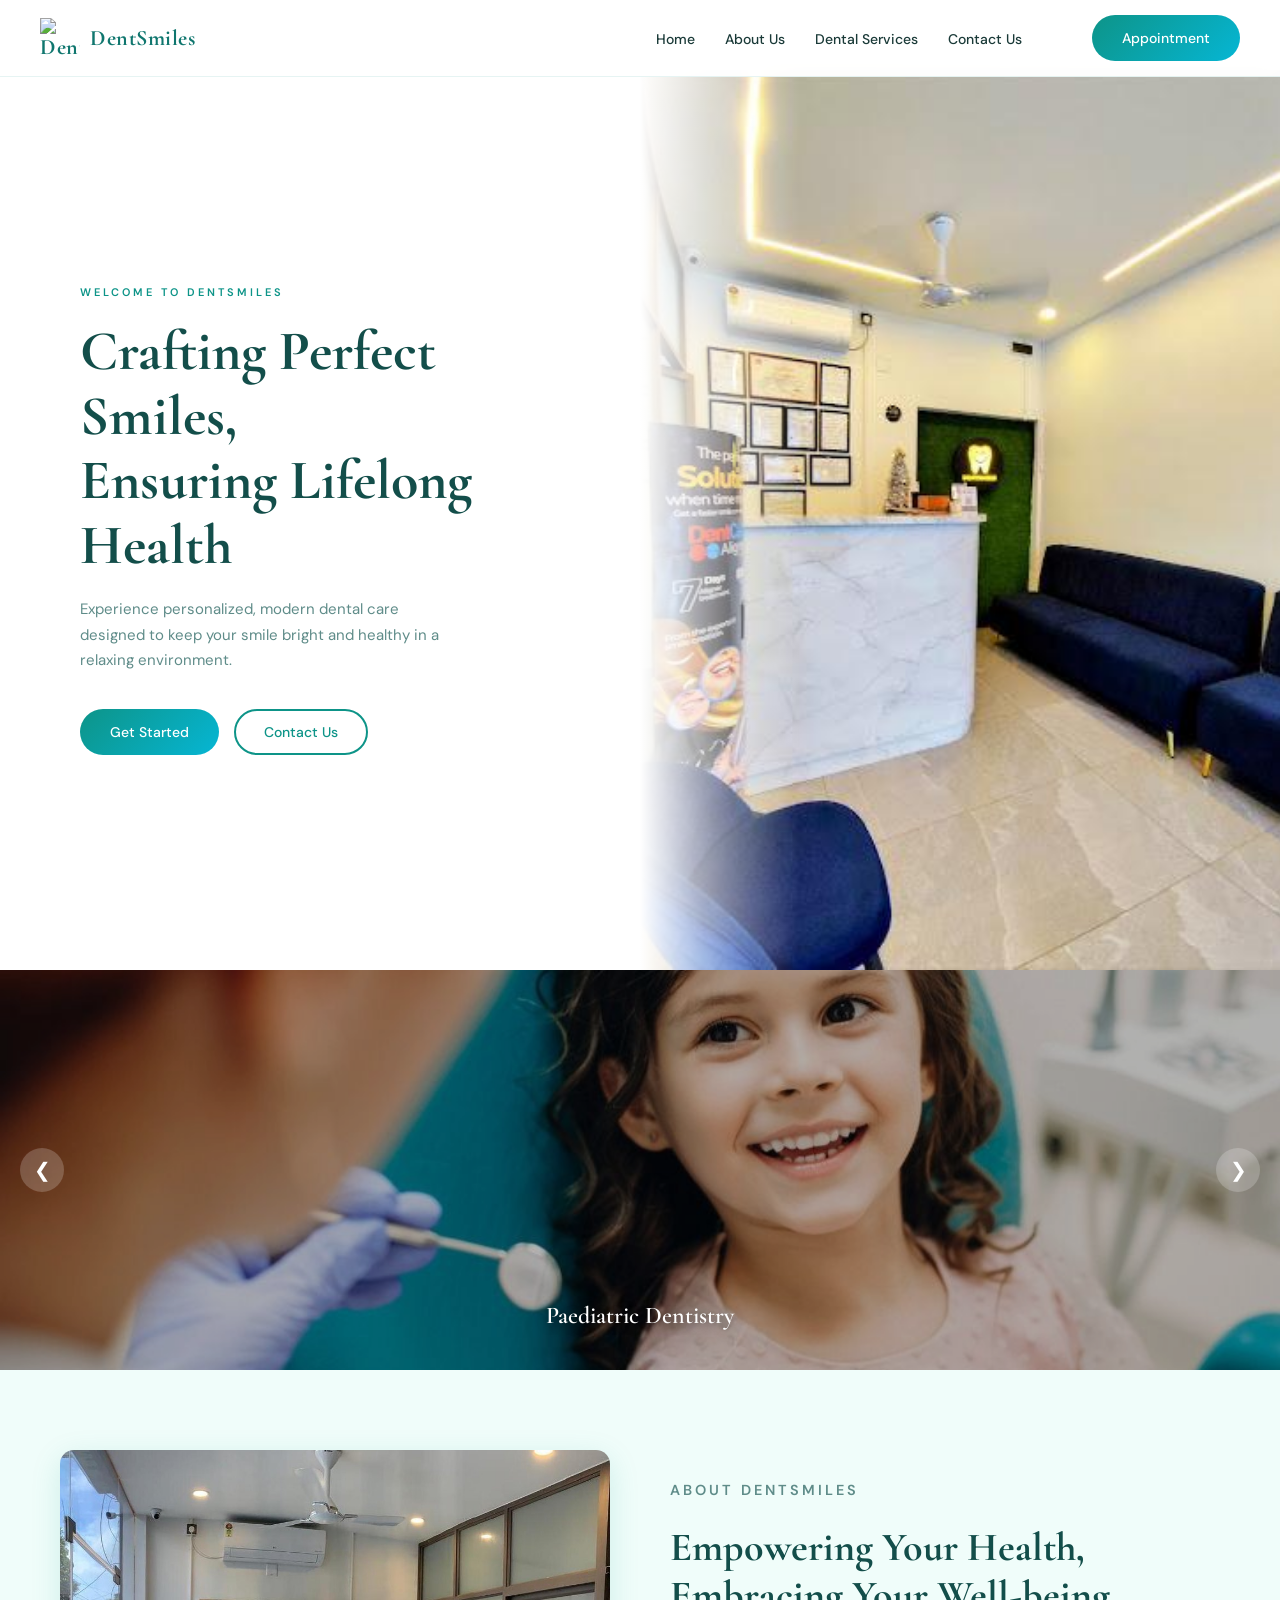
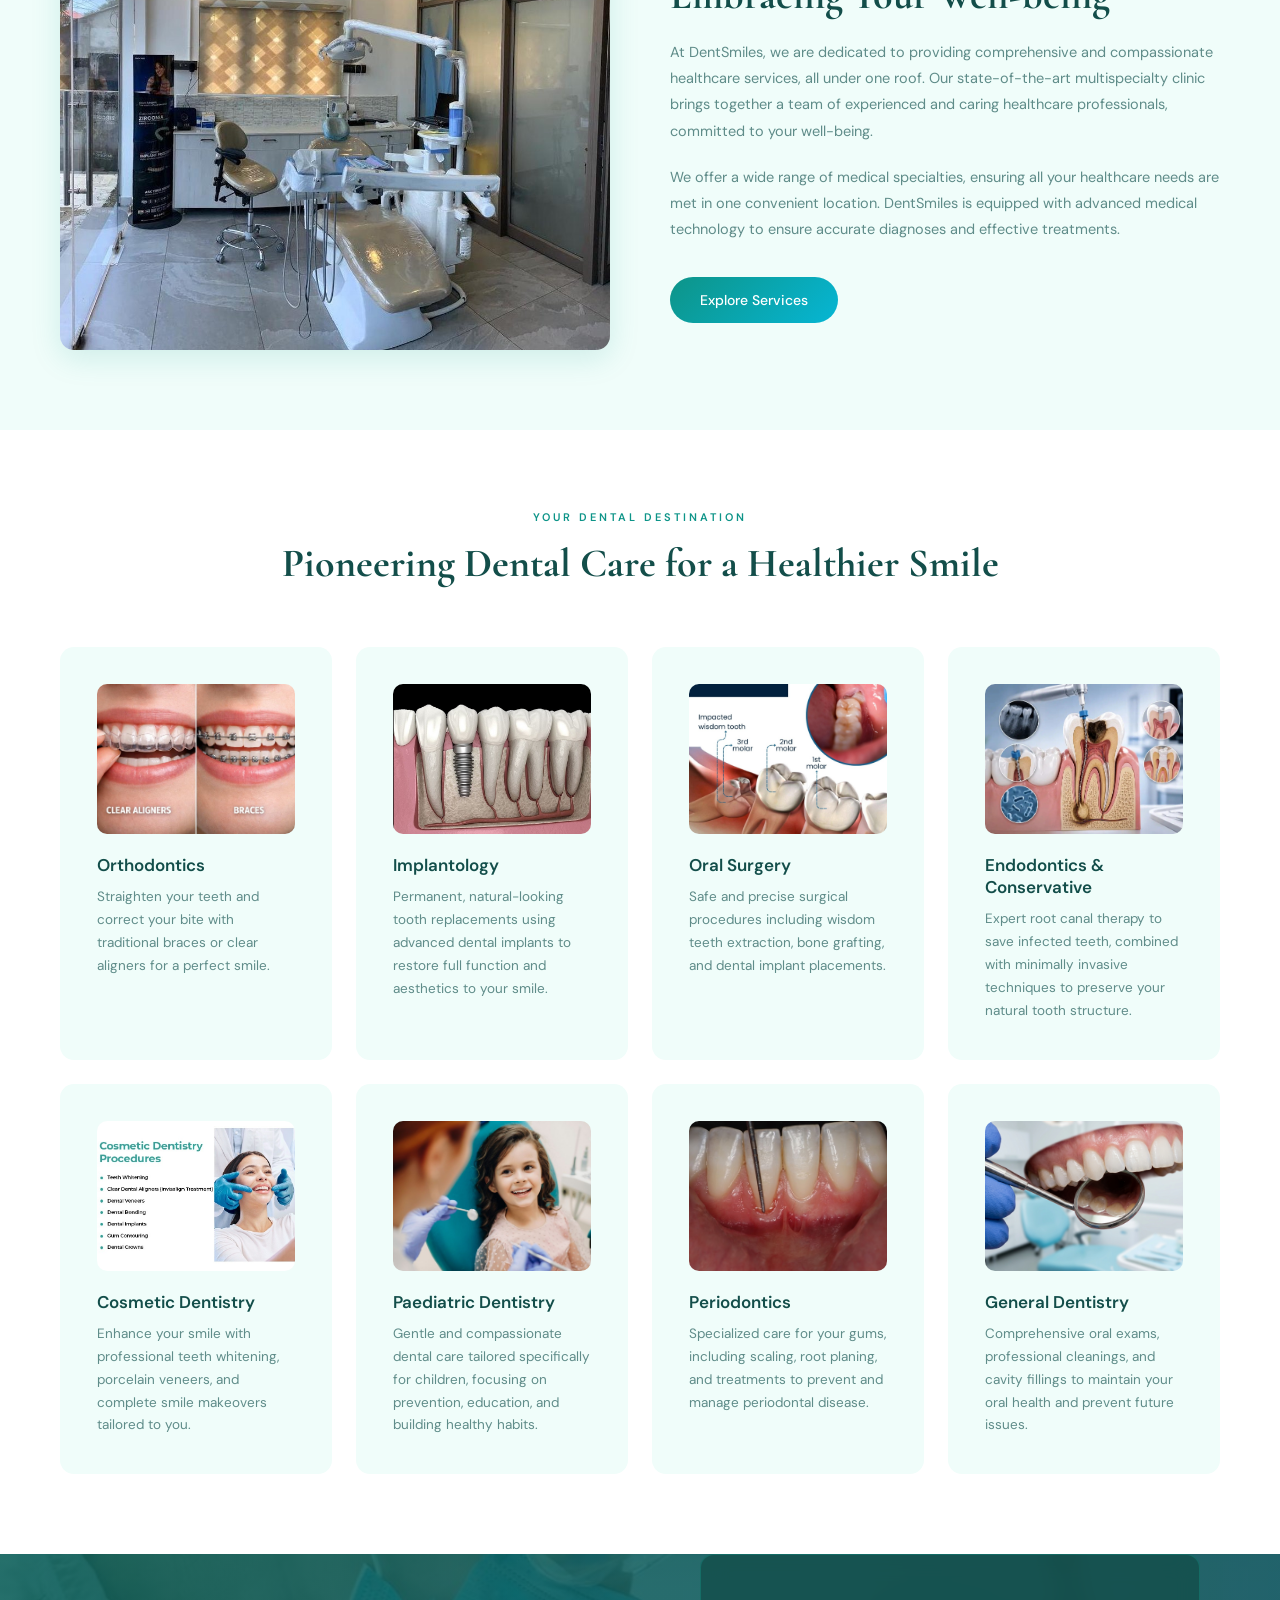
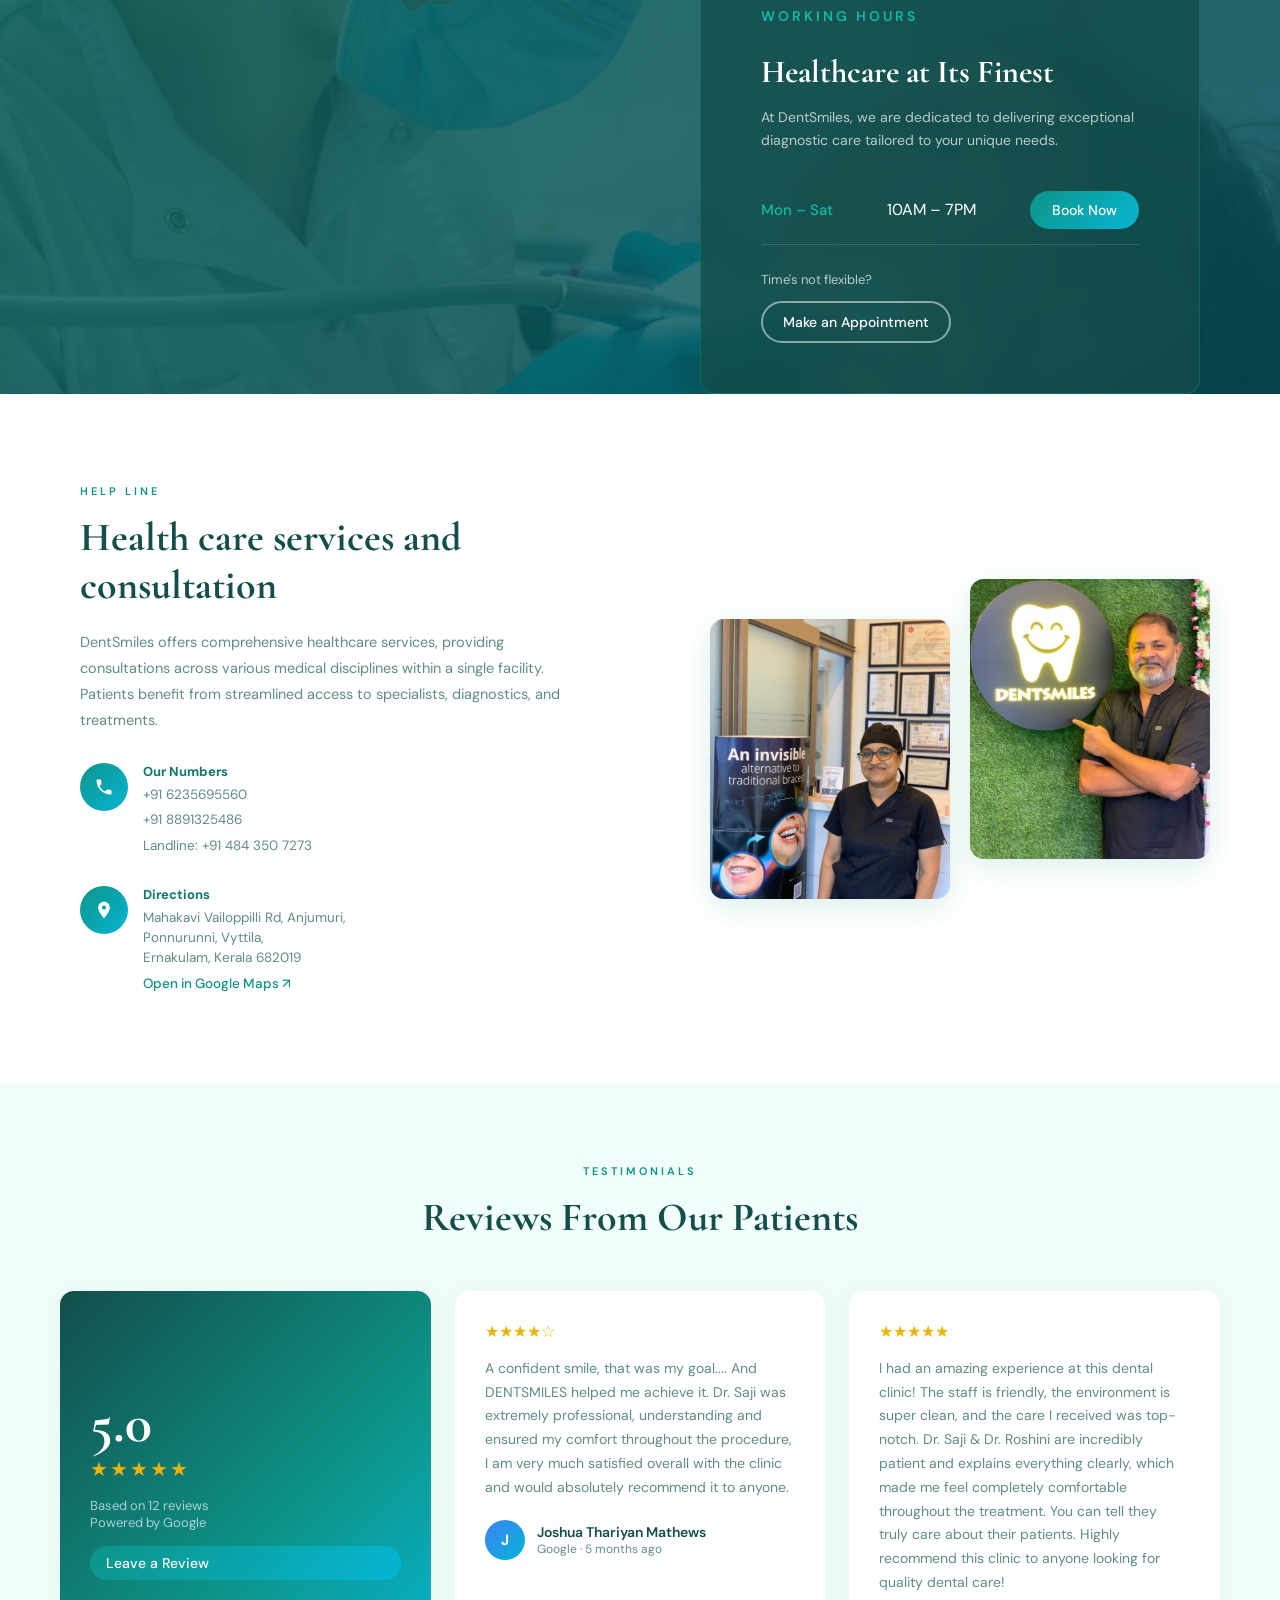
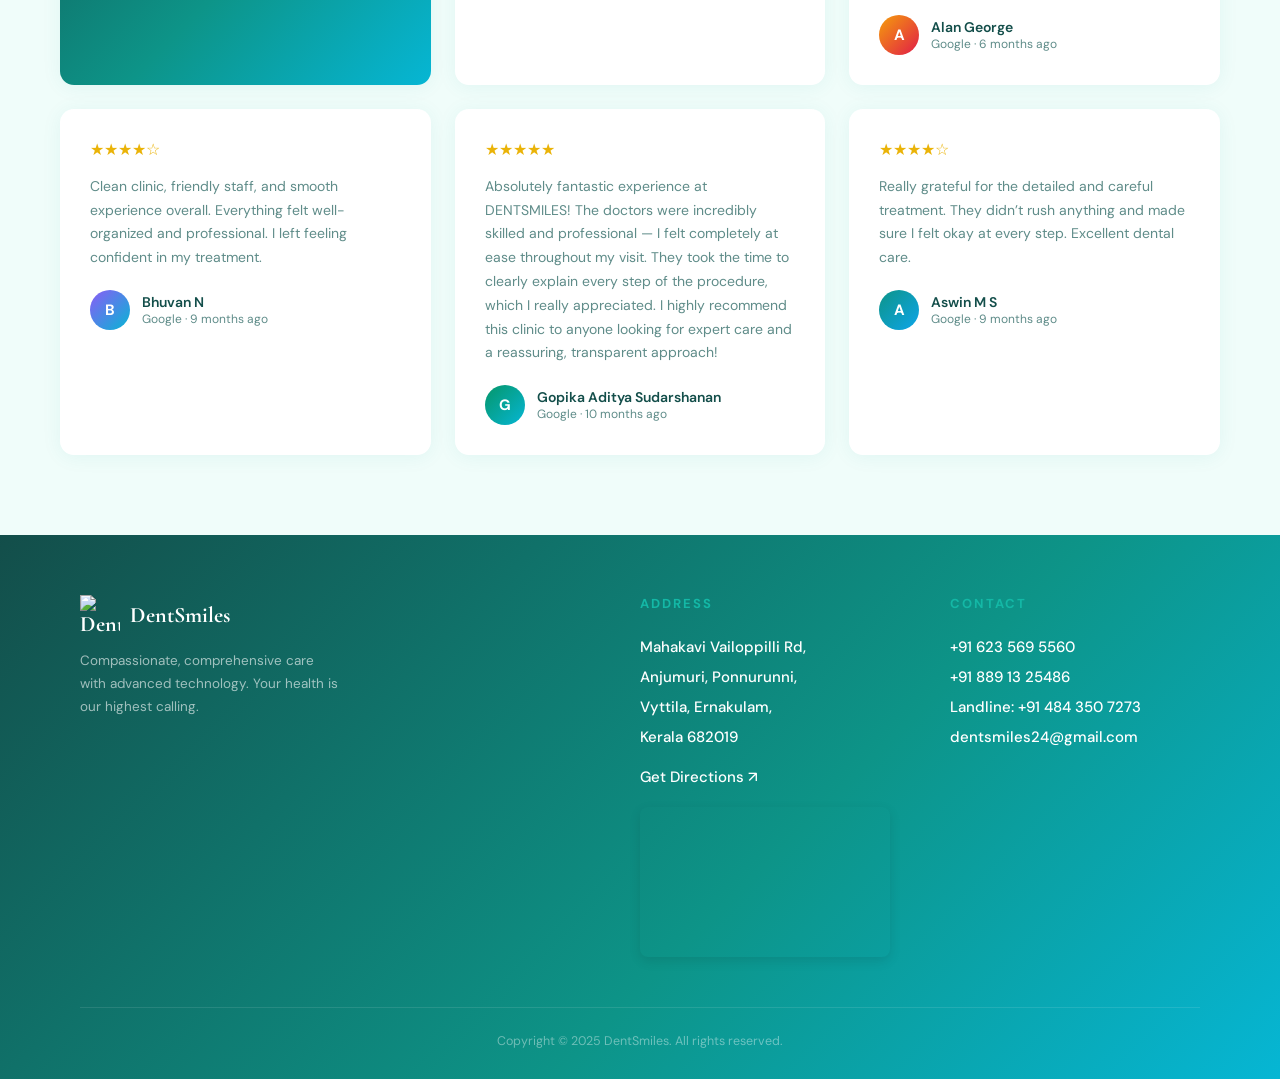
==== index.html @ f4b1f673 "Reorganize footer: move map and directions link under the address section" ====
<!DOCTYPE html>
<html lang="en">
<head>
<meta charset="UTF-8">
<meta name="viewport" content="width=device-width, initial-scale=1.0">
<title>DentSmiles – Your Healthcare Destination</title>
<link href="https://fonts.googleapis.com/css2?family=Cormorant+Garamond:wght@400;600;700&family=DM+Sans:wght@300;400;500;600&display=swap" rel="stylesheet">
<link rel="stylesheet" href="style.css">
<link rel="icon" type="image/x-icon" href="favicon.ico?v=1">
<meta name="google-site-verification" content="j7oyHF-mK0tTw39ELQ5yWdNkBLv_ZLam2UKOR3Vft0w" />
<script src="https://cdn.jsdelivr.net/npm/@supabase/supabase-js@2"></script>
</head>
<body>

<!-- APPOINTMENT MODAL -->
<div class="modal-overlay" id="apptModal">
  <div class="modal-content animate-fadeUp">
    <button class="close-btn" onclick="closeModal()">✕</button>
    <p class="section-tag">Book a Visit</p>
    <h2 class="section-title" style="margin-bottom:24px; font-size:28px;">Make an Appointment</h2>
    
    <div class="form-row">
      <div class="form-group">
        <label>First Name</label>
        <input type="text" id="appt-fname" placeholder="Leah">
      </div>
      <div class="form-group">
        <label>Last Name</label>
        <input type="text" id="appt-lname" placeholder="Saji">
      </div>
    </div>
    <div class="form-group">
      <label>Phone Number</label>
      <input type="tel" id="appt-phone" placeholder="+91 98765 43210">
    </div>
    <div class="form-row">
      <div class="form-group">
        <label>Preferred Date</label>
        <input type="date" id="appt-date">
      </div>
      <div class="form-group">
        <label>Preferred Time</label>
        <input type="time" id="appt-time">
      </div>
    </div>
    
    <button class="btn-primary btn-submit" onclick="submitAppointment()">Confirm Appointment</button>
  </div>
</div>

<!-- NAVBAR -->
<nav id="navbar">
  <div class="logo">
    <img src="logo.png" alt="DentSmiles Logo" class="logo-img">
    DentSmiles
  </div>
  <ul class="nav-links">
    <li><a href="#hero">Home</a></li>
    <li><a href="#about">About Us</a></li>
    <li><a href="#specialties">Dental Services</a></li>
    <li><a href="#helpline">Contact Us</a></li>
    <li><a href="#" class="mobile-btn" onclick="openModal(event)">Book Appointment</a></li>
  </ul>
  <div class="nav-actions">
    <a href="#" class="btn-primary" onclick="openModal(event)">Appointment</a>
  </div>
  <div class="menu-btn">☰</div>
</nav>

<!-- HERO SECTION -->
<section id="hero">
  <div class="hero-left animate-fadeUp">
    <p class="hero-tag">Welcome to DentSmiles</p>
    <h1 class="hero-title">Crafting Perfect Smiles,<br>Ensuring Lifelong Health</h1>
    <p class="hero-sub">Experience personalized, modern dental care designed to keep your smile bright and healthy in a relaxing environment.</p>
    <div class="hero-btns">
      <a href="#" class="btn-primary" onclick="openModal(event)">Get Started</a>
      <a href="#helpline" class="btn-outline">Contact Us</a>
    </div>
  </div>
  <div class="hero-right animate-fadeIn">
    <!-- HERO IMAGE CHANGE -->
    <img class="hero-img" src="hero-image.jpeg" onerror="this.onerror=null; this.src='hero-image.png';" alt="DentSmiles Interior">
    <div class="hero-overlay"></div>
  </div>
</section>

<!-- SLIDER SECTION -->
<section id="slider">
  <div class="slide active">
    <img src="pediatric-dentistry.png" onerror="this.onerror=null; this.src='pediatric-dentistry.jpg';" alt="Paediatric Dentistry">
    <div class="slide-caption">Paediatric Dentistry</div>
  </div>
  <div class="slide">
    <img src="braces-comparison.jpg" onerror="this.onerror=null; this.src='braces-comparison.jpeg';" alt="Invisalign vs Braces">
    <div class="slide-caption">Personalized Care by Expert Dentists</div>
  </div>
  <div class="slide">
    <img src="advanced-tech-sharp.png" onerror="this.onerror=null; this.src='advanced-tech-sharp.jpg';" alt="Advanced Equipment">
    <div class="slide-caption">Cutting‑Edge Dental Tech</div>
  </div>
  
  <button class="slider-btn prev-btn" onclick="moveSlide(-1)">&#10094;</button>
  <button class="slider-btn next-btn" onclick="moveSlide(1)">&#10095;</button>
</section>

<!-- ABOUT SECTION -->
<section id="about" class="section">
  <div class="container about-grid">
    <div class="observe-fade-x-left" style="width: 100%;">
      <img src="about.jpeg" onerror="this.onerror=null; this.src='about.jpg';" alt="About DentSmiles" style="width: 100%; height: 500px; object-fit: cover; border-radius: var(--radius); box-shadow: 0 8px 30px rgba(13,148,136,0.15);">
    </div>
    <div class="about-text observe-fade-x-right" style="transition-delay: 0.15s">
      <p class="section-tag">About DentSmiles</p>
      <h2 class="section-title">Empowering Your Health,<br>Embracing Your Well-being</h2>
      <p>At DentSmiles, we are dedicated to providing comprehensive and compassionate healthcare services, all under one roof. Our state-of-the-art multispecialty clinic brings together a team of experienced and caring healthcare professionals, committed to your well-being.</p>
      <p>We offer a wide range of medical specialties, ensuring all your healthcare needs are met in one convenient location. DentSmiles is equipped with advanced medical technology to ensure accurate diagnoses and effective treatments.</p>
      <a href="#specialties" class="btn-primary" style="margin-top:15px">Explore Services</a>
    </div>
  </div>
</section>

<!-- SPECIALTIES SECTION -->
<section id="specialties" class="section container">
  <div class="spec-header">
    <p class="section-tag">Your Dental Destination</p>
    <h2 class="section-title" style="margin-bottom:0">Pioneering Dental Care for a Healthier Smile</h2>
  </div>
  <div class="spec-grid">
    <div class="spec-card observe-fade">
      <div class="spec-image">
        <img src="orthodontics.jpg" alt="Orthodontics">
      </div>
      <h3>Orthodontics</h3>
      <p>Straighten your teeth and correct your bite with traditional braces or clear aligners for a perfect smile.</p>
    </div>
    <div class="spec-card observe-fade" style="transition-delay:0.1s">
      <div class="spec-image">
        <img src="implantology.jpg" alt="Implantology">
      </div>
      <h3>Implantology</h3>
      <p>Permanent, natural-looking tooth replacements using advanced dental implants to restore full function and aesthetics to your smile.</p>
    </div>
    <div class="spec-card observe-fade" style="transition-delay:0.2s">
      <div class="spec-image">
        <img src="oralsurgery.jpg" alt="Oral Surgery">
      </div>
      <h3>Oral Surgery</h3>
      <p>Safe and precise surgical procedures including wisdom teeth extraction, bone grafting, and dental implant placements.</p>
    </div>
    <div class="spec-card observe-fade" style="transition-delay:0.3s">
      <div class="spec-image">
        <img src="endodontics.jpg" alt="Endodontics & Conservative">
      </div>
      <h3>Endodontics & Conservative</h3>
      <p>Expert root canal therapy to save infected teeth, combined with minimally invasive techniques to preserve your natural tooth structure.</p>
    </div>
    <div class="spec-card observe-fade">
      <div class="spec-image">
        <img src="cosmetic.jpg" alt="Cosmetic Dentistry">
      </div>
      <h3>Cosmetic Dentistry</h3>
      <p>Enhance your smile with professional teeth whitening, porcelain veneers, and complete smile makeovers tailored to you.</p>
    </div>
    <div class="spec-card observe-fade" style="transition-delay:0.1s">
      <div class="spec-image">
        <img src="pediatric-dentistry.jpg" alt="Paediatric Dentistry">
      </div>
      <h3>Paediatric Dentistry</h3>
      <p>Gentle and compassionate dental care tailored specifically for children, focusing on prevention, education, and building healthy habits.</p>
    </div>
    <div class="spec-card observe-fade" style="transition-delay:0.2s">
      <div class="spec-image">
        <img src="periodontics.jpg" alt="Periodontics">
      </div>
      <h3>Periodontics</h3>
      <p>Specialized care for your gums, including scaling, root planing, and treatments to prevent and manage periodontal disease.</p>
    </div>
    <div class="spec-card observe-fade" style="transition-delay:0.3s">
      <div class="spec-image">
        <img src="general.png" alt="General Dentistry">
      </div>
      <h3>General Dentistry</h3>
      <p>Comprehensive oral exams, professional cleanings, and cavity fillings to maintain your oral health and prevent future issues.</p>
    </div>
  </div>
</section>

<!-- HOURS BANNER -->
<section id="hours">
  <div class="hours-bg"></div>
  <div class="hours-overlay"></div>
  <div class="hours-content observe-fade">
    <p class="section-tag" style="color:var(--teal-light)">Working Hours</p>
    <h2 class="section-title">Healthcare at Its Finest</h2>
    <p>At DentSmiles, we are dedicated to delivering exceptional diagnostic care tailored to your unique needs.</p>
    
    <div class="hours-row">
      <span>Mon – Sat</span>
      <span style="color: white;">10AM – 7PM</span>
      <a href="#" class="btn-primary" style="padding:10px 22px" onclick="openModal(event)">Book Now</a>
    </div>
    
    <div style="margin-top: 20px;">
      <p style="margin-bottom:10px; font-size:13px">Time's not flexible?</p>
      <a href="#" class="btn-outline" style="color:#fff; border-color:rgba(255,255,255,0.5); padding:10px 20px;" onclick="openModal(event)">Make an Appointment</a>
    </div>
  </div>
</section>

<!-- HELPLINE -->
<section id="helpline">
  <div class="help-left observe-fade-x-left">
    <p class="section-tag">Help Line</p>
    <h2 class="section-title">Health care services and consultation</h2>
    <p style="color:var(--muted); font-size:14.5px; line-height:1.8">DentSmiles offers comprehensive healthcare services, providing consultations across various medical disciplines within a single facility. Patients benefit from streamlined access to specialists, diagnostics, and treatments.</p>
    
    <div class="contact-item">
      <div class="contact-icon"><svg viewBox="0 0 24 24"><path d="M6.62 10.79c1.44 2.83 3.76 5.14 6.59 6.59l2.2-2.2c.27-.27.67-.36 1.02-.24 1.12.37 2.33.57 3.57.57.55 0 1 .45 1 1V20c0 .55-.45 1-1 1-9.39 0-17-7.61-17-17 0-.55.45-1 1-1h3.5c.55 0 1 .45 1 1 0 1.25.2 2.45.57 3.57.11.35.03.74-.25 1.02l-2.2 2.2z"/></svg></div>
      <div class="contact-info">
        <h4>Our Numbers</h4>
        <a href="tel:+916235695560" style="display:block; margin-bottom:5px;">+91 6235695560</a>
        <a href="tel:+918891325486" style="display:block; margin-bottom:5px;">+91 8891325486</a>
        <a href="tel:+914843507273" style="display:block;">Landline: +91 484 350 7273</a>
      </div>
    </div>
    <div class="contact-item">
      <div class="contact-icon"><svg viewBox="0 0 24 24"><path d="M12 2C8.13 2 5 5.13 5 9c0 5.25 7 13 7 13s7-7.75 7-13c0-3.87-3.13-7-7-7zm0 9.5c-1.38 0-2.5-1.12-2.5-2.5s1.12-2.5 2.5-2.5 2.5 1.12 2.5 2.5-1.12 2.5-2.5 2.5z"/></svg></div>
      <div class="contact-info">
        <h4>Directions</h4>
        <p>Mahakavi Vailoppilli Rd, Anjumuri,<br>Ponnurunni, Vyttila,<br>Ernakulam, Kerala 682019</p>
        <a href="https://maps.app.goo.gl/e6SKaBUJUdZdkczF9" target="_blank" style="color:var(--teal); font-weight:500; display:inline-block; margin-top:5px">Open in Google Maps ↗</a>
      </div>
    </div>
  </div>
  <div class="help-right observe-fade-x-right" style="transition-delay: 0.1s">
    <div class="doctor-imgs" style="width: 100%; max-width: 500px;">
      <img src="doctor1.jpeg" onerror="this.onerror=null; this.src='doctor1.jpg';" alt="Doctor 1">
      <img src="doctor2.jpeg" onerror="this.onerror=null; this.src='doctor2.jpg';" alt="Doctor 2">
    </div>
  </div>
</section>

<!-- TESTIMONIALS -->
<section id="testimonials" class="section">
  <div class="container">
    <div class="spec-header" style="margin-bottom:20px">
      <p class="section-tag">Testimonials</p>
      <h2 class="section-title">Reviews From Our Patients</h2>
    </div>
    
    <div class="testi-grid">
      <div class="testi-card highlight observe-fade">
        <div class="score">5.0</div>
        <div class="stars" style="font-size:20px; margin: 5px 0; color: rgba(255,255,255,0.25); display: inline-flex; gap: 2px;">
          <span style="color: #eab308;">★</span>
          <span style="color: #eab308;">★</span>
          <span style="color: #eab308;">★</span>
          <span style="color: #eab308;">★</span>
          <span style="color: #eab308;">★</span>
        </div>
        <p>Based on 12 reviews<br>Powered by Google</p>
        <a href="https://www.google.com/maps/place/DENTSMILES+Specialist+Dental+Clinic/@9.9808781,76.3134116,661m/data=!3m1!1e3!4m8!3m7!1s0x3b080d9899d2cf5d:0x84c27ddac08841a!8m2!3d9.9808781!4d76.3134116!9m1!1b1!16s%2Fg%2F11xgt5chy0?entry=ttu&g_ep=EgoyMDI2MDYxMC4wIKXMDSoASAFQAw%3D%3D" target="_blank" class="btn-primary" style="margin-top: 15px; display: inline-block; padding: 8px 16px; font-size: 14px;">Leave a Review</a>
      </div>
      
      <div class="testi-card observe-fade" style="transition-delay:0.1s">
        <div class="stars">★★★★☆</div>
        <p class="review-text">A confident smile, that was my goal.... And DENTSMILES helped me achieve it. Dr. Saji was extremely professional, understanding and ensured my comfort throughout the procedure, I am very much satisfied overall with the clinic and would absolutely recommend it to anyone.</p>
        <div class="reviewer">
          <div class="avatar" style="background:linear-gradient(135deg,#3b82f6,#06b6d4)">J</div>
          <div><div class="reviewer-name">Joshua Thariyan Mathews</div><div class="reviewer-meta">Google &middot; 5 months ago</div></div>
        </div>
      </div>
      
      <div class="testi-card observe-fade" style="transition-delay:0.2s">
        <div class="stars">★★★★★</div>
        <p class="review-text">I had an amazing experience at this dental clinic! The staff is friendly, the environment is super clean, and the care I received was top-notch. Dr. Saji & Dr. Roshini are incredibly patient and explains everything clearly, which made me feel completely comfortable throughout the treatment. You can tell they truly care about their patients. Highly recommend this clinic to anyone looking for quality dental care!</p>
        <div class="reviewer">
          <div class="avatar" style="background:linear-gradient(135deg,#f59e0b,#e11d48)">A</div>
          <div><div class="reviewer-name">Alan George</div><div class="reviewer-meta">Google &middot; 6 months ago</div></div>
        </div>
      </div>

      <div class="testi-card observe-fade">
        <div class="stars">★★★★☆</div>
        <p class="review-text">Clean clinic, friendly staff, and smooth experience overall. Everything felt well-organized and professional. I left feeling confident in my treatment.</p>
        <div class="reviewer">
          <div class="avatar" style="background:linear-gradient(135deg,#8b5cf6,#06b6d4)">B</div>
          <div><div class="reviewer-name">Bhuvan N</div><div class="reviewer-meta">Google &middot; 9 months ago</div></div>
        </div>
      </div>

      <div class="testi-card observe-fade" style="transition-delay:0.1s">
        <div class="stars">★★★★★</div>
        <p class="review-text">Absolutely fantastic experience at DENTSMILES! The doctors were incredibly skilled and professional — I felt completely at ease throughout my visit. They took the time to clearly explain every step of the procedure, which I really appreciated. I highly recommend this clinic to anyone looking for expert care and a reassuring, transparent approach!</p>
        <div class="reviewer">
          <div class="avatar" style="background:linear-gradient(135deg,#059669,#06b6d4)">G</div>
          <div><div class="reviewer-name">Gopika Aditya Sudarshanan</div><div class="reviewer-meta">Google &middot; 10 months ago</div></div>
        </div>
      </div>

      <div class="testi-card observe-fade" style="transition-delay:0.2s">
        <div class="stars">★★★★☆</div>
        <p class="review-text">Really grateful for the detailed and careful treatment. They didn’t rush anything and made sure I felt okay at every step. Excellent dental care.</p>
        <div class="reviewer">
          <div class="avatar" style="background:linear-gradient(135deg,#0d9488,#0ea5e9)">A</div>
          <div><div class="reviewer-name">Aswin M S</div><div class="reviewer-meta">Google &middot; 9 months ago</div></div>
        </div>
      </div>


    </div>
</section>

<!-- FOOTER -->
<footer id="footer">
  <div class="footer-grid">
    <div>
      <div class="footer-logo">
        <img src="logo.png" alt="DentSmiles Logo">
        DentSmiles
      </div>
      <p class="footer-text">Compassionate, comprehensive care with advanced technology. Your health is our highest calling.</p>
    </div>
    <div class="footer-links">
      <h4>Address</h4>
      <p>Mahakavi Vailoppilli Rd,<br>Anjumuri, Ponnurunni,<br>Vyttila, Ernakulam,<br>Kerala 682019</p>
      <a href="https://maps.google.com/?q=Mahakavi+Vailoppilli+Rd,Anjumuri,Ponnurunni,Vyttila,Ernakulam,Kerala+682019" target="_blank" style="margin-top: 10px; margin-bottom: 15px;">Get Directions ↗</a>
      <div style="border-radius:8px; overflow:hidden; width: 100%; max-width: 250px; height: 150px; box-shadow: 0 4px 12px rgba(0,0,0,0.1);">
        <iframe width="100%" height="100%" frameborder="0" scrolling="no" marginheight="0" marginwidth="0" src="https://maps.google.com/maps?q=DENTSMILES+Specialist+Dental+Clinic,Kochi&t=&z=15&ie=UTF8&iwloc=&output=embed"></iframe>
      </div>
    </div>
    <div class="footer-links">
      <h4>Contact</h4>
      <a href="tel:+916235695560">+91 623 569 5560</a>
      <a href="tel:+918891325486">+91 889 13 25486</a>
      <a href="tel:+914843507273">Landline: +91 484 350 7273</a>
      <a href="mailto:dentsmiles24@gmail.com">dentsmiles24@gmail.com</a>
    </div>
  </div>
  <div class="footer-bottom">
    Copyright &copy; 2025 DentSmiles. All rights reserved.
  </div>
</footer>

<script>
  // Navbar scroll effect
  const navbar = document.getElementById('navbar');
  window.addEventListener('scroll', () => {
    if (window.scrollY > 20) navbar.classList.add('scrolled');
    else navbar.classList.remove('scrolled');
  });

  // Image Slider
  let currentSlide = 0;
  const slides = document.querySelectorAll('.slide');
  function showSlide(index) {
    slides.forEach(s => s.classList.remove('active'));
    if (index >= slides.length) currentSlide = 0;
    if (index < 0) currentSlide = slides.length - 1;
    slides[currentSlide].classList.add('active');
  }
  function moveSlide(n) {
    currentSlide += n;
    showSlide(currentSlide);
  }
  // Auto slide every 5 seconds
  if (slides.length > 0) {
    setInterval(() => {
      moveSlide(1);
    }, 5000);
  }

  // Intersection Observer for scroll animations
  const observer = new IntersectionObserver((entries) => {
    entries.forEach((entry) => {
      if (entry.isIntersecting) {
        entry.target.classList.add('visible');
      }
    });
  }, { threshold: 0.15 });

  document.querySelectorAll('.observe-fade, .observe-fade-x-left, .observe-fade-x-right').forEach((el) => {
    observer.observe(el);
  });

  // Modal logic
  function openModal(e) {
    if(e) e.preventDefault();
    document.getElementById('apptModal').classList.add('active');
    document.body.style.overflow = 'hidden';
  }
  function closeModal() {
    document.getElementById('apptModal').classList.remove('active');
    document.body.style.overflow = '';
  }
  
  // Close on outside click
  document.getElementById('apptModal').addEventListener('click', function(e) {
    if(e.target === this) closeModal();
  });
  // Close on escape key
  document.addEventListener('keydown', (e) => {
    if(e.key === 'Escape') closeModal();
  });

  // Hamburger menu toggle logic
  const menuBtn = document.querySelector('.menu-btn');
  const navLinks = document.querySelector('.nav-links');

  menuBtn.addEventListener('click', () => {
    navLinks.classList.toggle('active');
    menuBtn.innerText = navLinks.classList.contains('active') ? '✕' : '☰';
  });

  // Close menu when clicking a link (smooth scroll handles scroll)
  navLinks.querySelectorAll('a').forEach(link => {
    link.addEventListener('click', () => {
      navLinks.classList.remove('active');
      menuBtn.innerText = '☰';
    });
  });

  const SUPABASE_URL = 'https://qtqqhdyvhizenwdzihws.supabase.co';
  const SUPABASE_KEY = 'sb_publishable_SsqaQ3koCDzPN-2jT2jq0Q_9DPE_maL';
  const supabaseClient = window.supabase.createClient(SUPABASE_URL, SUPABASE_KEY);

  async function submitAppointment() {
    const firstName = document.getElementById('appt-fname').value;
    const lastName = document.getElementById('appt-lname').value;
    const phone = document.getElementById('appt-phone').value;
    const date = document.getElementById('appt-date').value;
    const time = document.getElementById('appt-time').value;

    if(!firstName || !lastName || !phone) {
      alert('Please fill in your name and phone number.');
      return;
    }
    
    const btn = document.querySelector('.btn-submit');
    const originalText = btn.innerText;
    btn.innerText = 'Booking...';
    btn.disabled = true;

    try {
      const { data, error } = await supabaseClient
        .from('appointments')
        .insert([
          { first_name: firstName, last_name: lastName, phone, preferred_date: date, preferred_time: time }
        ]);

      if (error) throw error;
      
      closeModal();
      // Show quick toast
      const toast = document.createElement('div');
      toast.className = 'toast animate-fadeUp';
      toast.textContent = '✓ Appointment request sent! We will call you to confirm.';
      document.body.appendChild(toast);
      setTimeout(() => { toast.remove(); }, 4000);

      document.querySelectorAll('.modal-content input').forEach(i => i.value = '');
    } catch (err) {
      console.error(err);
      alert('Error booking appointment. Please call us instead.');
    } finally {
      btn.innerText = originalText;
      btn.disabled = false;
    }
  }
</script>

</body>
</html>
---- style.css ----
*, *::before, *::after { box-sizing: border-box; margin: 0; padding: 0; }

:root {
  --teal:       #0d9488;
  --teal-dark:  #0f766e;
  --teal-deep:  #134e4a;
  --teal-light: #14b8a6;
  --teal-pale:  #ccfbf1;
  --accent:     #06b6d4;
  --grad:       linear-gradient(135deg, #0d9488 0%, #06b6d4 100%);
  --grad-deep:  linear-gradient(135deg, #134e4a 0%, #0d9488 60%, #06b6d4 100%);
  --white:      #ffffff;
  --off-white:  #f0fdfa;
  --text:       #1a3a38;
  --muted:      #5f8c89;
  --radius:     14px;
}

html { scroll-behavior: smooth; overflow-x: hidden; }

body {
  font-family: 'DM Sans', sans-serif;
  color: var(--text);
  background: var(--white);
  overflow-x: hidden;
  -webkit-font-smoothing: antialiased;
}

a { text-decoration: none; color: inherit; }
ul { list-style: none; }
img { max-width: 100%; display: block; }

/* REUSABLE */
.container { max-width: 1200px; margin: 0 auto; padding: 0 20px; }
.section { padding: 80px 20px; }

.section-tag {
  font-size: 11px; font-weight: 600; letter-spacing: 3px;
  color: var(--teal); text-transform: uppercase; margin-bottom: 15px;
}
.section-title {
  font-family: 'Cormorant Garamond', serif;
  font-size: 40px; font-weight: 700; color: var(--teal-deep);
  line-height: 1.2; margin-bottom: 20px;
}

.btn-primary {
  display: inline-block; background: var(--grad); color: var(--white);
  padding: 14px 30px; border-radius: 50px; font-size: 14px; font-weight: 500;
  transition: all 0.3s; border: none; cursor: pointer;
}
.btn-primary:hover { opacity: 0.9; transform: translateY(-2px); }

.btn-outline {
  display: inline-block; border: 2px solid var(--teal); color: var(--teal);
  padding: 12px 28px; border-radius: 50px; font-size: 14px; font-weight: 500;
  transition: all 0.3s; background: transparent; cursor: pointer;
}
.btn-outline:hover { background: var(--teal); color: var(--white); }

/* ANIMATIONS */
@keyframes fadeUp {
  0% { opacity: 0; transform: translateY(40px); }
  100% { opacity: 1; transform: translateY(0); }
}
@keyframes fadeIn {
  0% { opacity: 0; }
  100% { opacity: 1; }
}
.animate-fadeUp { animation: fadeUp 0.9s ease both; }
.animate-fadeIn { animation: fadeIn 1.2s ease both; }

/* NAVBAR */
#navbar {
  position: fixed; top: 0; left: 0; width: 100%; z-index: 100;
  display: flex; align-items: center; justify-content: space-between;
  padding: 15px 40px; background: rgba(255, 255, 255, 0.95);
  backdrop-filter: blur(10px); border-bottom: 1px solid rgba(13,148,136,0.1);
  transition: box-shadow 0.3s;
}
#navbar.scrolled { box-shadow: 0 4px 30px rgba(13,148,136,0.15); }

.logo {
  display: flex; align-items: center; gap: 10px;
  font-family: 'Cormorant Garamond', serif;
  font-size: 22px; font-weight: 700;
  color: var(--teal-dark); letter-spacing: .5px;
}
.logo-img { width: 40px; height: 40px; object-fit: contain; }

.nav-links { display: flex; gap: 30px; margin-left: auto; margin-right: 40px; }
.nav-links a {
  font-size: 14px; font-weight: 500; color: var(--text);
  transition: color 0.3s;
}
.nav-links a:hover { color: var(--teal); }

.nav-actions { display: flex; align-items: center; gap: 20px; }
.menu-btn { display: none; font-size: 24px; color: var(--teal-deep); cursor: pointer; }

/* HERO */
#hero {
  min-height: 100vh; display: grid; grid-template-columns: 1fr 1fr;
  align-items: center; padding-top: 70px;
}
.hero-left { padding: 0 60px 0 80px; }
.hero-tag {
  font-size: 11px; font-weight: 600; letter-spacing: 3px;
  color: var(--teal); text-transform: uppercase; margin-bottom: 20px;
}
.hero-title {
  font-family: 'Cormorant Garamond', serif; font-size: 56px; font-weight: 700;
  line-height: 1.15; color: var(--teal-deep); margin-bottom: 20px;
}
.hero-sub {
  font-size: 15px; color: var(--muted); line-height: 1.7;
  max-width: 360px; margin-bottom: 35px;
}
.hero-btns { display: flex; gap: 15px; }

.hero-right { height: 100vh; position: relative; display: flex; align-items: center; justify-content: center; }
.hero-img { width: 100%; height: 100%; object-fit: cover; object-position: center; }
.hero-overlay {
  position: absolute; top: 0; left: 0; width: 100%; height: 100%;
  background: linear-gradient(90deg, rgba(255,255,255,1) 0%, rgba(255,255,255,0) 25%);
}

/* SLIDER */
#slider {
  position: relative; width: 100%; height: 400px;
  overflow: hidden; background: var(--teal-deep);
}
.slide {
  position: absolute; top: 0; left: 0; width: 100%; height: 100%;
  opacity: 0; transition: opacity 0.8s ease-in-out;
}
.slide.active { opacity: 1; z-index: 1; }
.slide img { width: 100%; height: 100%; object-fit: cover; filter: brightness(0.75); }
.slide-caption {
  position: absolute; bottom: 40px; left: 50%; transform: translateX(-50%);
  color: var(--white); font-size: 24px; font-weight: 600;
  text-shadow: 0 2px 10px rgba(0,0,0,0.5); font-family: 'Cormorant Garamond', serif;
  text-align: center; width: 90%;
}
.slider-btn {
  position: absolute; top: 50%; transform: translateY(-50%);
  background: rgba(255,255,255,0.2); border: none; color: white;
  width: 44px; height: 44px; border-radius: 50%;
  cursor: pointer; font-size: 20px; z-index: 2; transition: background 0.3s;
}
.slider-btn:hover { background: rgba(255,255,255,0.4); }
.prev-btn { left: 20px; }
.next-btn { right: 20px; }

/* ABOUT */
#about { background: var(--off-white); }
.about-grid {
  display: grid; grid-template-columns: 1fr 1fr;
  align-items: center; gap: 60px;
}
.doctor-imgs { display: grid; grid-template-columns: 1fr 1fr; gap: 20px; }
.doctor-imgs img {
  width: 100%; height: 280px; object-fit: cover; border-radius: var(--radius);
  box-shadow: 0 8px 30px rgba(13,148,136,0.15);
}
.doctor-imgs img:first-child { margin-top: 40px; }
.about-text p { font-size: 14.5px; color: var(--muted); line-height: 1.8; margin-bottom: 20px; }

/* SPECIALTIES */
.spec-header { text-align: center; margin-bottom: 60px; }
.spec-grid {
  display: grid; grid-template-columns: repeat(4, 1fr); gap: 24px;
}
.spec-card {
  background: var(--off-white); padding: 35px; border-radius: var(--radius);
  border: 2px solid transparent; transition: all 0.3s;
}
.spec-card:hover {
  border-color: var(--teal); transform: translateY(-5px);
  box-shadow: 0 8px 32px rgba(13,148,136,0.15);
}
.spec-image {
  width: 100%; height: 150px; border-radius: 10px;
  overflow: hidden; margin-bottom: 20px;
}
.spec-image img {
  width: 100%; height: 100%; object-fit: cover;
  transition: transform 0.3s ease;
}
.spec-card:hover .spec-image img {
  transform: scale(1.05);
}
.spec-card h3 { font-size: 17px; font-weight: 600; color: var(--teal-deep); margin-bottom: 10px; }
.spec-card p { font-size: 13.5px; color: var(--muted); line-height: 1.7; }

/* HOURS / BANNER */
#hours {
  position: relative; padding: 0; min-height: 360px;
  display: flex; align-items: center; overflow: hidden;
}
.hours-bg {
  position: absolute; top: 0; left: 0; width: 100%; height: 100%;
  background: url('working-hours.jpeg') center/cover, url('working-hours.jpg') center/cover, #134e4a;
  filter: brightness(0.3); z-index: 1;
}
.hours-overlay {
  position: absolute; top: 0; left: 0; width: 100%; height: 100%;
  background: linear-gradient(135deg, rgba(13,148,136,0.55), rgba(6,182,212,0.35)); z-index: 2;
}
.hours-content {
  position: relative; z-index: 3; background: rgba(19, 78, 74, 0.8);
  backdrop-filter: blur(12px); padding: 50px 60px; border-radius: var(--radius);
  border: 1px solid rgba(20,184,166,0.25); max-width: 500px; margin-left: auto; margin-right: 80px;
}
.hours-content .section-title { color: var(--white); font-size: 32px; margin-bottom: 15px; }
.hours-content p { color: rgba(255,255,255,0.7); font-size: 14px; line-height: 1.6; margin-bottom: 25px; }
.hours-row {
  display: flex; justify-content: space-between; align-items: center;
  padding: 15px 0; border-bottom: 1px solid rgba(255,255,255,0.15); margin-bottom: 25px;
}
.hours-row span:first-child { color: var(--teal-light); font-size: 15px; font-weight: 500; }
.hours-row span:last-child { color: var(--white); font-size: 16px; font-weight: 600; }

/* HELPLINE */
#helpline { padding: 0; display: grid; grid-template-columns: 1fr 1fr; align-items: stretch; }
.help-left { padding: 90px 80px; }
.help-right { min-height: 400px; display: flex; align-items: center; justify-content: center; padding: 40px; }
.help-right > img { width: 100%; height: 100%; object-fit: cover; }
.contact-item { display: flex; gap: 15px; margin-top: 30px; }
.contact-icon {
  width: 48px; height: 48px; background: var(--grad); border-radius: 50%;
  display: flex; align-items: center; justify-content: center; flex-shrink: 0;
}
.contact-icon svg { width: 20px; height: 20px; fill: var(--white); }
.contact-info h4 { font-size: 13px; color: var(--teal-dark); margin-bottom: 5px; }
.contact-info p, .contact-info a { font-size: 13.5px; color: var(--muted); line-height: 1.5; }
.contact-info a:hover { color: var(--teal-dark); }

/* TESTIMONIALS */
#testimonials { background: var(--off-white); }
.testi-grid { display: grid; grid-template-columns: repeat(3, 1fr); gap: 24px; margin-top: 50px; }
.testi-card {
  background: var(--white); padding: 30px; border-radius: var(--radius);
  box-shadow: 0 2px 20px rgba(13,148,136,0.07);
}
.testi-card.highlight {
  background: var(--grad-deep); display: flex; flex-direction: column; justify-content: center;
}
.testi-card.highlight .score { font-family: 'Cormorant Garamond', serif; font-size: 56px; font-weight: 700; color: var(--white); line-height: 1; }
.testi-card.highlight p { color: rgba(255,255,255,0.65); font-size: 13px; margin-top: 10px; }
.stars { color: #eab308; font-size: 16px; margin-bottom: 15px; }
.review-text { font-size: 14px; color: var(--muted); line-height: 1.7; margin-bottom: 20px; }
.reviewer { display: flex; align-items: center; gap: 12px; }
.avatar {
  width: 40px; height: 40px; border-radius: 50%; background: var(--grad);
  display: flex; align-items: center; justify-content: center;
  color: var(--white); font-weight: 700; font-size: 15px;
}
.reviewer-name { font-size: 14px; font-weight: 600; color: var(--teal-deep); }
.reviewer-meta { font-size: 12px; color: var(--muted); }

/* FOOTER */
#footer { background: var(--grad-deep); color: var(--white); padding: 60px 80px 30px; }
.footer-grid { display: grid; grid-template-columns: 2fr 1fr 1fr; gap: 60px; margin-bottom: 50px; }
.footer-logo {
  display: flex; align-items: center; gap: 10px;
  font-family: 'Cormorant Garamond', serif; font-size: 22px; font-weight: 700; margin-bottom: 15px;
}
.footer-logo img { width: 40px; height: 40px; object-fit: contain; }
.footer-text { font-size: 13.5px; color: rgba(255,255,255,0.6); line-height: 1.7; max-width: 260px; }
.footer-links h4 {
  font-size: 13px; letter-spacing: 2px; text-transform: uppercase;
  color: var(--teal-light); margin-bottom: 20px;
}
.footer-links p, .footer-links a {
  display: block; font-size: 15px; color: #ffffff; font-weight: 500;
  line-height: 2; transition: color 0.3s;
}
.footer-links a:hover { color: var(--white); }
.footer-bottom {
  text-align: center; padding-top: 25px; border-top: 1px solid rgba(255,255,255,0.1);
  font-size: 12.5px; color: rgba(255,255,255,0.4);
}

/* MODAL */
.modal-overlay {
  position: fixed; top: 0; left: 0; width: 100%; height: 100%;
  background: rgba(13, 78, 74, 0.6); backdrop-filter: blur(5px);
  z-index: 200; display: flex; align-items: center; justify-content: center;
  opacity: 0; visibility: hidden; transition: all 0.3s;
}
.modal-overlay.active { opacity: 1; visibility: visible; }
.modal-content {
  background: var(--white); padding: 45px; border-radius: 20px;
  width: 90%; max-width: 480px; position: relative;
  box-shadow: 0 24px 80px rgba(13,78,74,0.3); transform: translateY(20px); transition: all 0.3s;
}
.modal-overlay.active .modal-content { transform: translateY(0); }
.close-btn {
  position: absolute; top: 20px; right: 25px; background: transparent; border: none;
  font-size: 24px; color: var(--muted); cursor: pointer; transition: color 0.3s;
}
.close-btn:hover { color: var(--teal); }
.form-row { display: grid; grid-template-columns: 1fr 1fr; gap: 15px; }
.form-group { margin-bottom: 18px; }
.form-group label { display: block; font-size: 13px; font-weight: 500; margin-bottom: 6px; }
.form-group input, .form-group select {
  width: 100%; padding: 12px 15px; border: 2px solid var(--teal-pale);
  border-radius: 10px; background: var(--off-white); font-size: 14px;
  color: var(--text); outline: none; transition: border-color 0.3s; font-family: inherit;
}
.form-group input:focus, .form-group select:focus { border-color: var(--teal); }
.btn-submit { width: 100%; padding: 15px; margin-top: 10px; font-size: 15px; }

/* TOAST */
.toast {
  position: fixed; bottom: 30px; left: 50%; transform: translateX(-50%);
  background: var(--grad); color: var(--white); padding: 14px 28px;
  border-radius: 50px; font-size: 14px; font-weight: 600; z-index: 999;
  box-shadow: 0 8px 30px rgba(13,148,136,0.35); pointer-events: none;
}

/* SCROLL ANIMATION CLASSES */
.observe-fade { opacity: 0; transform: translateY(30px); transition: opacity 0.6s, transform 0.6s; }
.observe-fade-x-left { opacity: 0; transform: translateX(-40px); transition: opacity 0.7s, transform 0.7s; }
.observe-fade-x-right { opacity: 0; transform: translateX(40px); transition: opacity 0.7s, transform 0.7s; }
.visible { opacity: 1; transform: translateY(0) translateX(0); }

/* Custom Scrollbar */
::-webkit-scrollbar { width: 8px; }
::-webkit-scrollbar-track { background: var(--off-white); }
::-webkit-scrollbar-thumb { background: var(--teal); border-radius: 4px; }
::-webkit-scrollbar-thumb:hover { background: var(--teal-dark); }

/* Responsive tweaks */
.mobile-btn { display: none; }

@media (max-width: 992px) {
  #hero, .about-grid, #helpline { grid-template-columns: 1fr; }
  .hero-left { padding: 60px 30px; text-align: center; }
  .hero-sub { margin: 0 auto 30px; }
  .hero-btns { justify-content: center; }
  .hero-right { height: 60vh; }
  .spec-grid, .testi-grid { grid-template-columns: 1fr; }
  .footer-grid { grid-template-columns: 1fr; gap: 30px; }
  #navbar { padding: 15px 20px; }
  .nav-links, .nav-actions { display: none; }
  .menu-btn { display: block; }
  .hours-content { margin: 40px 20px; padding: 35px 25px; } /* Reduced padding to prevent overflow */
  .help-left { padding: 50px 20px; }
  #footer { padding: 40px 20px 20px; } /* Reduced padding to prevent overflow */

  .mobile-btn {
    display: block;
    text-align: center;
    background: var(--grad);
    color: white !important;
    padding: 12px 24px;
    border-radius: 50px;
    font-weight: 600;
  }
  .nav-links.active {
    display: flex !important;
    flex-direction: column;
    position: absolute;
    top: 70px;
    left: 0;
    width: 100%;
    background: white;
    padding: 25px 30px;
    gap: 20px;
    box-shadow: 0 10px 30px rgba(13,148,136,0.1);
    border-bottom: 1px solid rgba(13,148,136,0.1);
    z-index: 99;
  }
  /* Override slide animations to vertical fade-up to prevent horizontal scroll */
  .observe-fade-x-left, .observe-fade-x-right {
    transform: translateY(30px);
  }
}

@media (max-width: 576px) {
  .modal-content {
    padding: 25px 20px;
    border-radius: 16px;
    width: 95%;
  }
  .form-row {
    grid-template-columns: 1fr;
    gap: 0;
  }
  .modal-content h2 {
    font-size: 24px !important;
    margin-bottom: 15px !important;
  }
  .hours-content {
    margin: 40px 10px;
    padding: 30px 15px;
  }
}

@media (max-width: 480px) {
  .doctor-imgs {
    grid-template-columns: 1fr;
    gap: 15px;
  }
  .doctor-imgs img:first-child {
    margin-top: 0;
  }
}
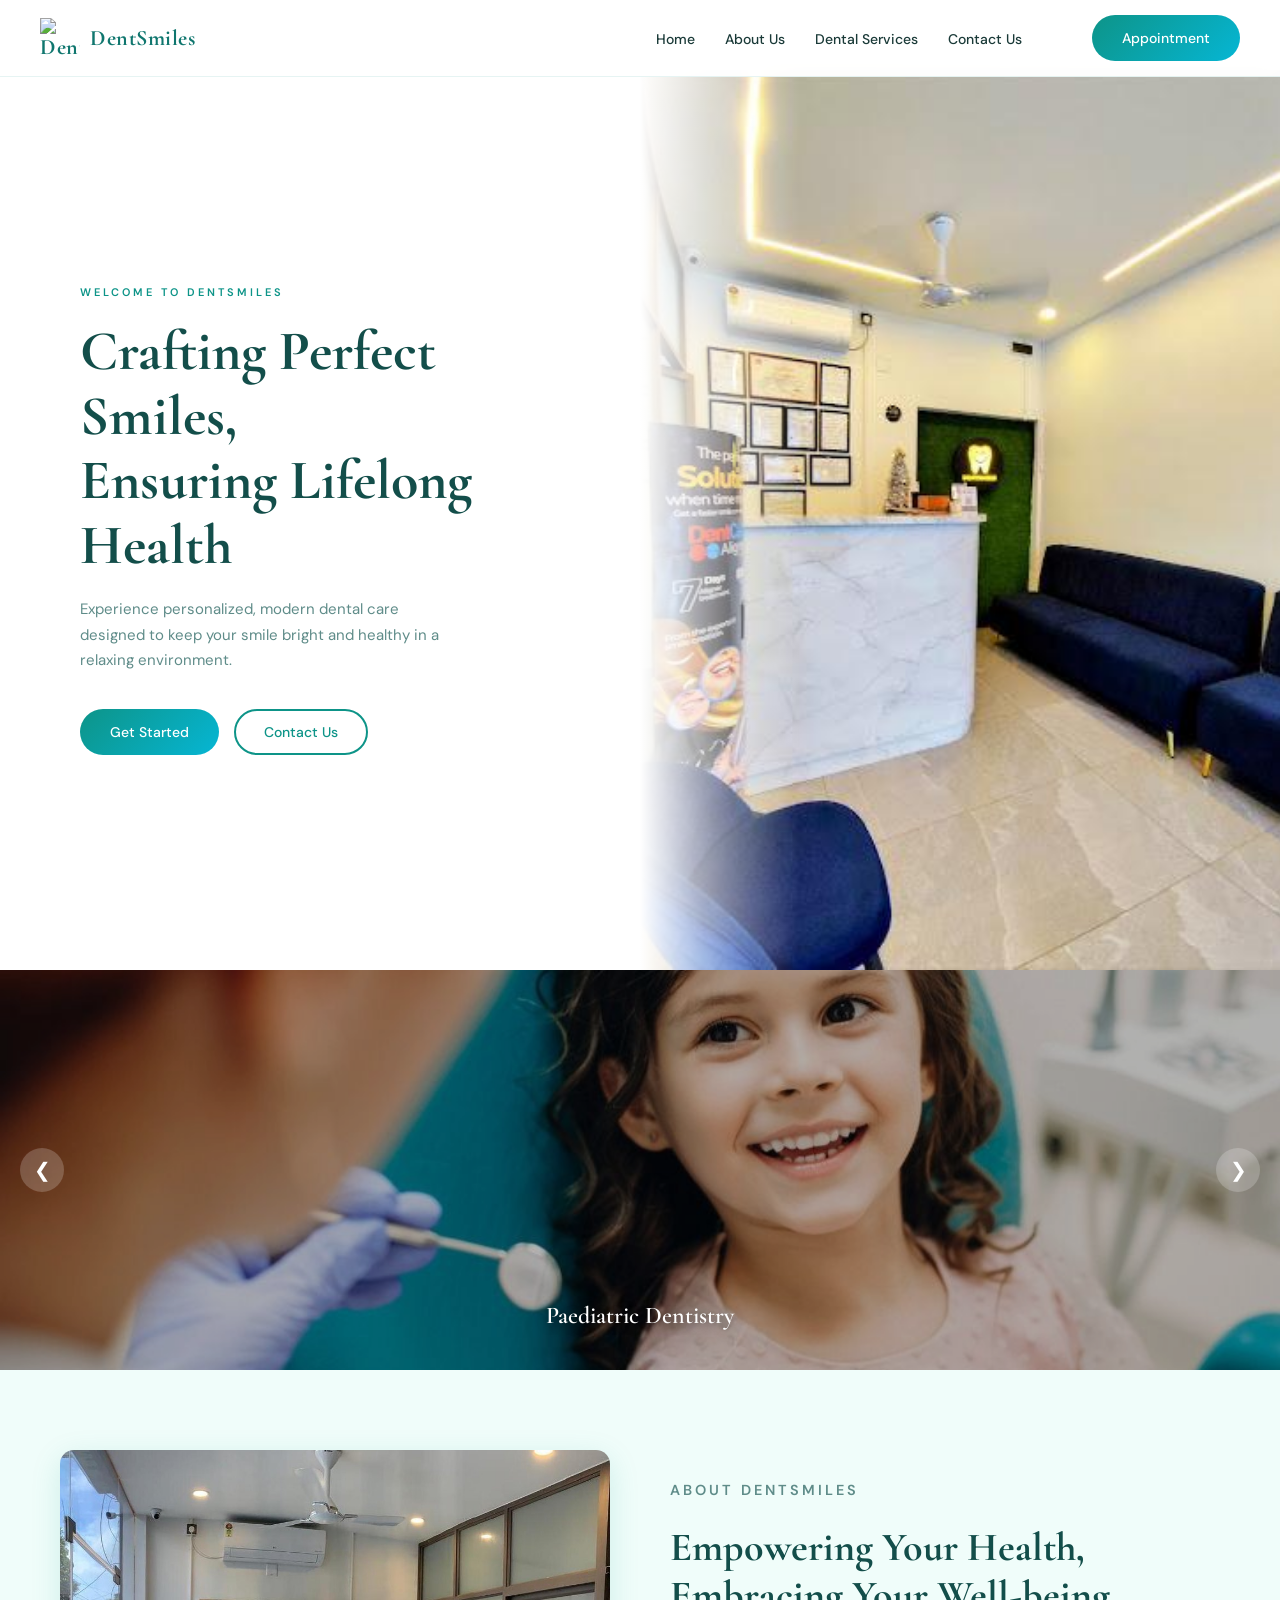
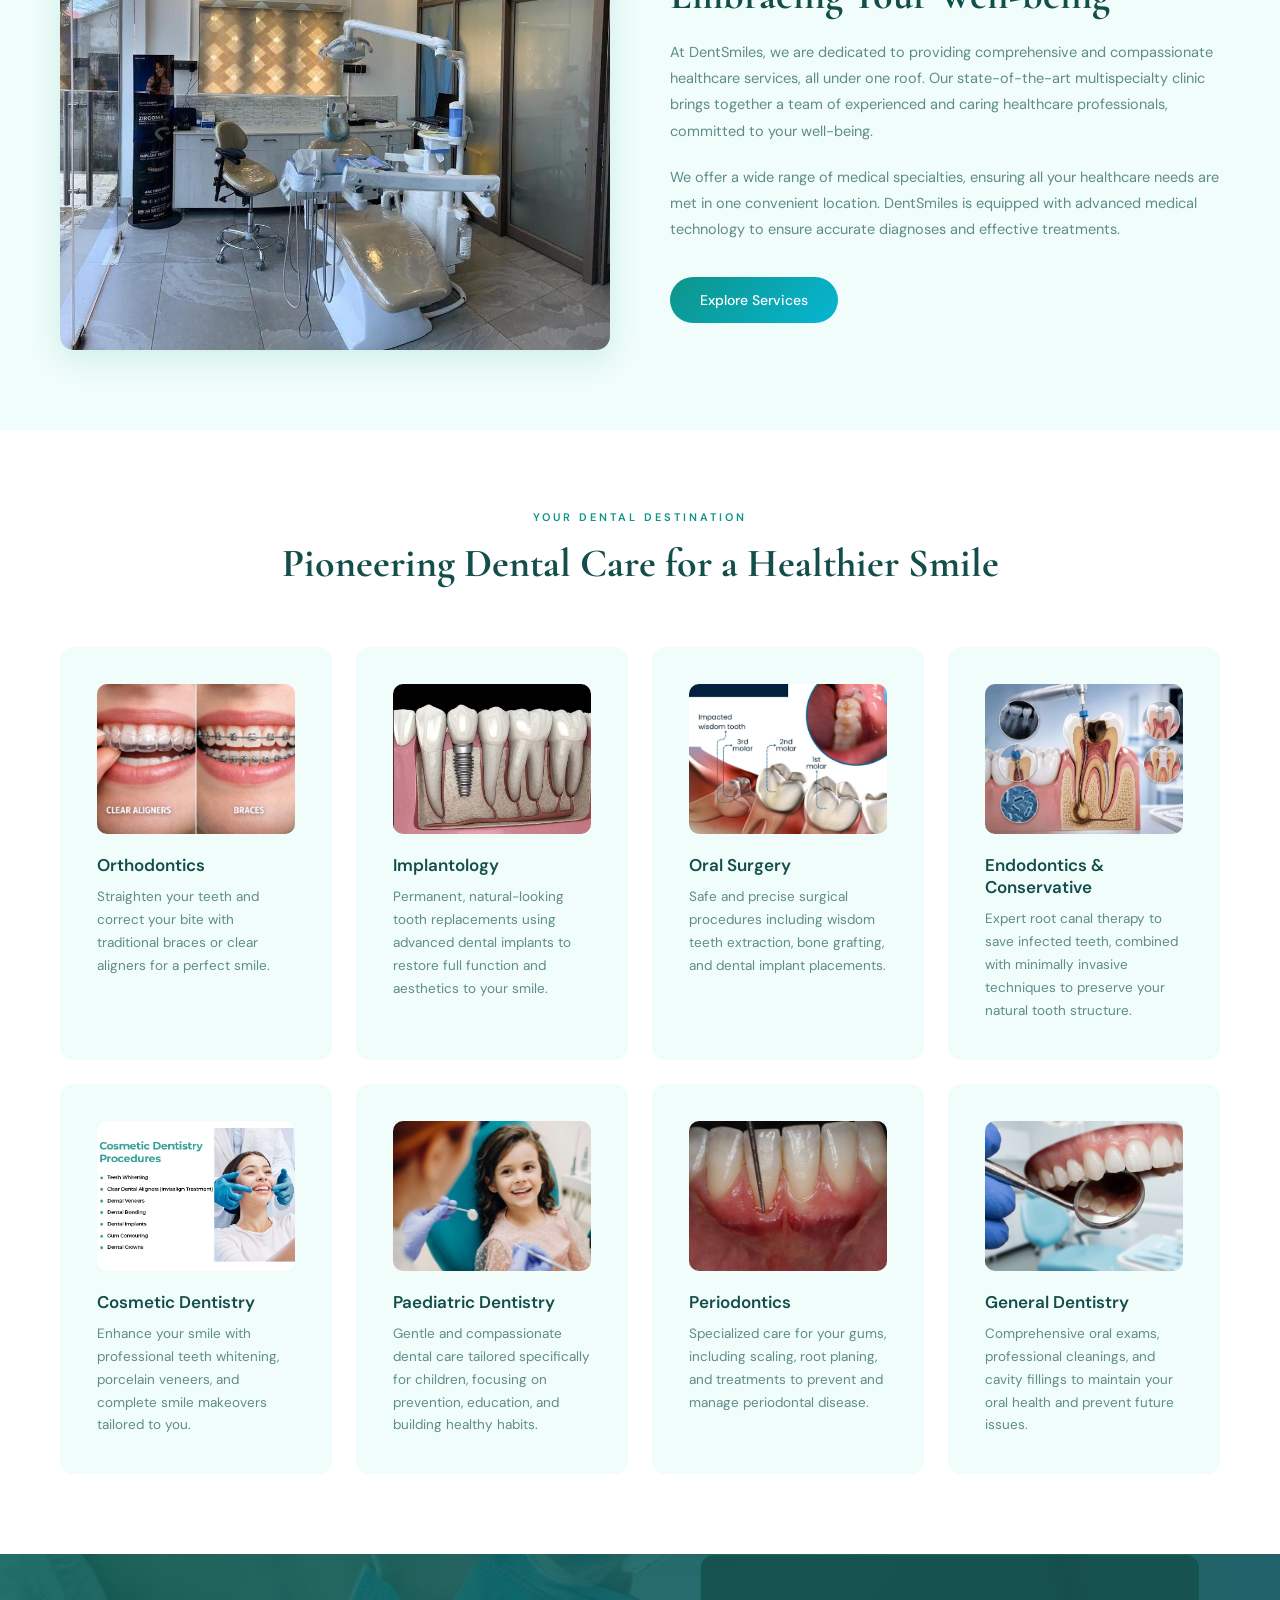
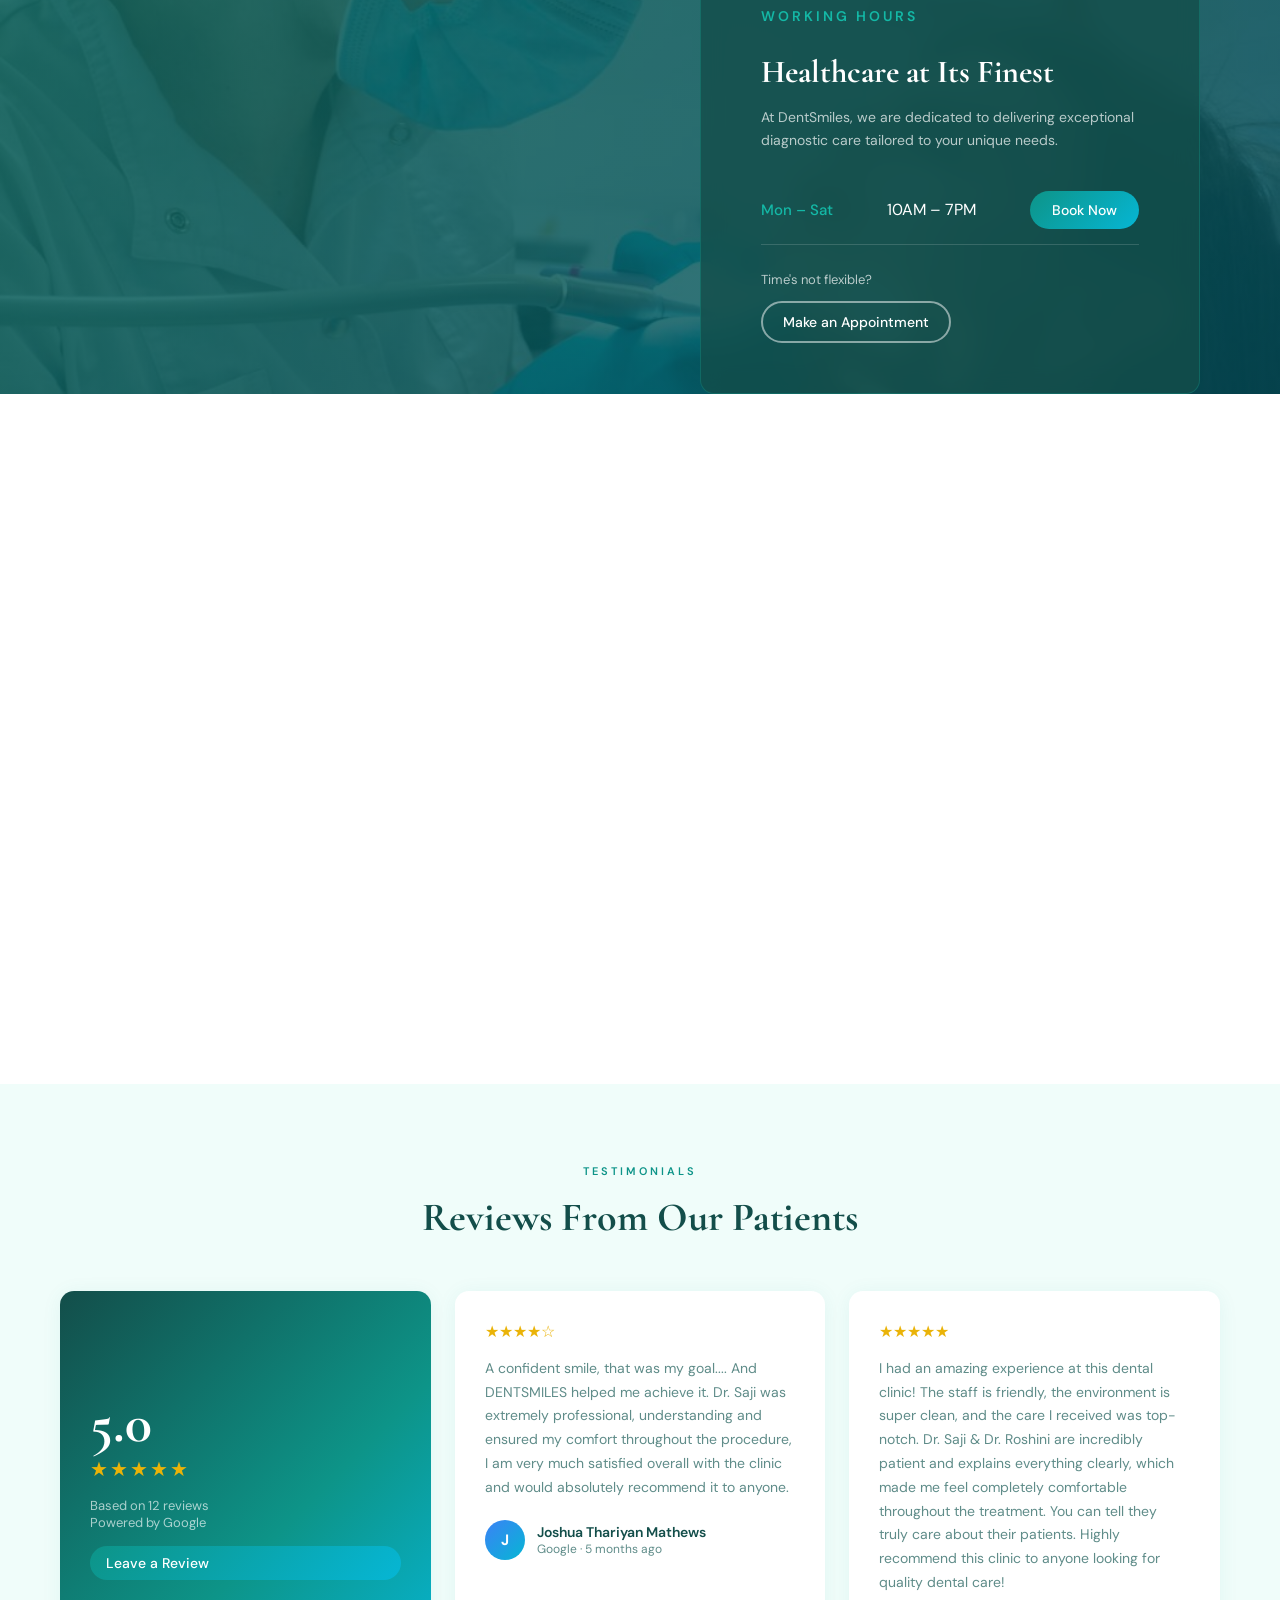
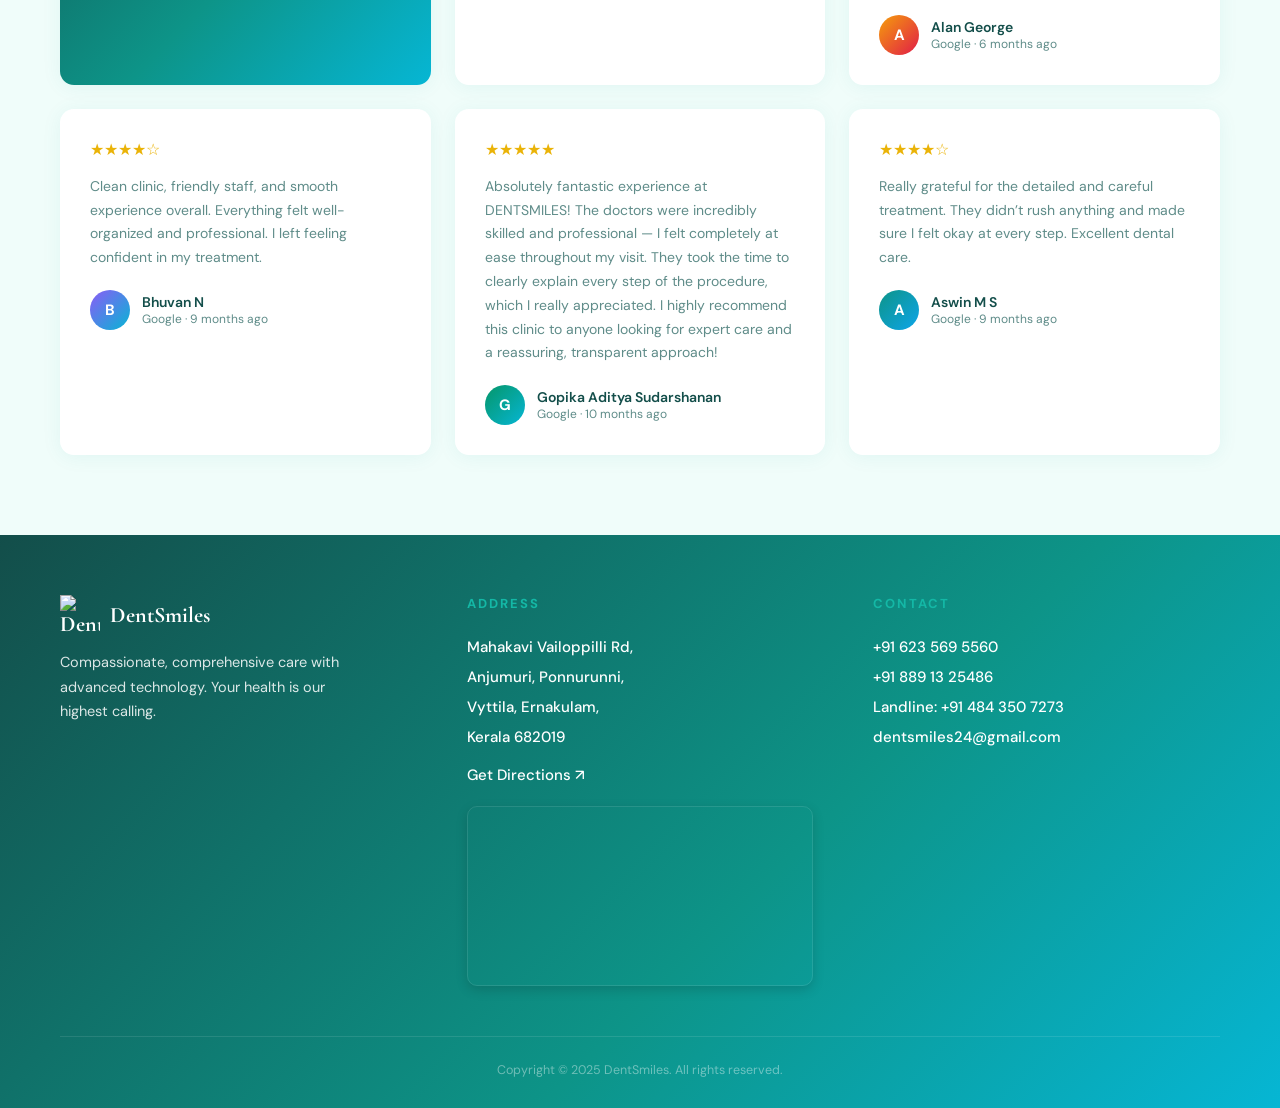
==== commit 112df988: "Fix footer alignment, column sizes, map dimensions, and hover states" ====
--- a/index.html
+++ b/index.html
@@ -314,32 +314,34 @@
 
 <!-- FOOTER -->
 <footer id="footer">
-  <div class="footer-grid">
-    <div>
-      <div class="footer-logo">
-        <img src="logo.png" alt="DentSmiles Logo">
-        DentSmiles
-      </div>
-      <p class="footer-text">Compassionate, comprehensive care with advanced technology. Your health is our highest calling.</p>
-    </div>
-    <div class="footer-links">
-      <h4>Address</h4>
-      <p>Mahakavi Vailoppilli Rd,<br>Anjumuri, Ponnurunni,<br>Vyttila, Ernakulam,<br>Kerala 682019</p>
-      <a href="https://maps.google.com/?q=Mahakavi+Vailoppilli+Rd,Anjumuri,Ponnurunni,Vyttila,Ernakulam,Kerala+682019" target="_blank" style="margin-top: 10px; margin-bottom: 15px;">Get Directions ↗</a>
-      <div style="border-radius:8px; overflow:hidden; width: 100%; max-width: 250px; height: 150px; box-shadow: 0 4px 12px rgba(0,0,0,0.1);">
-        <iframe width="100%" height="100%" frameborder="0" scrolling="no" marginheight="0" marginwidth="0" src="https://maps.google.com/maps?q=DENTSMILES+Specialist+Dental+Clinic,Kochi&t=&z=15&ie=UTF8&iwloc=&output=embed"></iframe>
-      </div>
-    </div>
-    <div class="footer-links">
-      <h4>Contact</h4>
-      <a href="tel:+916235695560">+91 623 569 5560</a>
-      <a href="tel:+918891325486">+91 889 13 25486</a>
-      <a href="tel:+914843507273">Landline: +91 484 350 7273</a>
-      <a href="mailto:dentsmiles24@gmail.com">dentsmiles24@gmail.com</a>
-    </div>
-  </div>
-  <div class="footer-bottom">
-    Copyright &copy; 2025 DentSmiles. All rights reserved.
+  <div class="container">
+    <div class="footer-grid">
+      <div>
+        <div class="footer-logo">
+          <img src="logo.png" alt="DentSmiles Logo">
+          DentSmiles
+        </div>
+        <p class="footer-text">Compassionate, comprehensive care with advanced technology. Your health is our highest calling.</p>
+      </div>
+      <div class="footer-links">
+        <h4>Address</h4>
+        <p>Mahakavi Vailoppilli Rd,<br>Anjumuri, Ponnurunni,<br>Vyttila, Ernakulam,<br>Kerala 682019</p>
+        <a href="https://maps.google.com/?q=Mahakavi+Vailoppilli+Rd,Anjumuri,Ponnurunni,Vyttila,Ernakulam,Kerala+682019" target="_blank" style="margin-top: 8px; margin-bottom: 16px; display: inline-flex; align-items: center; gap: 6px;">Get Directions ↗</a>
+        <div style="border-radius: 10px; overflow: hidden; width: 100%; max-width: 360px; height: 180px; box-shadow: 0 4px 12px rgba(0,0,0,0.15); border: 1px solid rgba(255,255,255,0.1);">
+          <iframe width="100%" height="100%" frameborder="0" scrolling="no" marginheight="0" marginwidth="0" src="https://maps.google.com/maps?q=DENTSMILES+Specialist+Dental+Clinic,Kochi&t=&z=15&ie=UTF8&iwloc=&output=embed"></iframe>
+        </div>
+      </div>
+      <div class="footer-links">
+        <h4>Contact</h4>
+        <a href="tel:+916235695560">+91 623 569 5560</a>
+        <a href="tel:+918891325486">+91 889 13 25486</a>
+        <a href="tel:+914843507273">Landline: +91 484 350 7273</a>
+        <a href="mailto:dentsmiles24@gmail.com">dentsmiles24@gmail.com</a>
+      </div>
+    </div>
+    <div class="footer-bottom">
+      Copyright &copy; 2025 DentSmiles. All rights reserved.
+    </div>
   </div>
 </footer>
 
--- a/style.css
+++ b/style.css
@@ -260,23 +260,26 @@
 .reviewer-meta { font-size: 12px; color: var(--muted); }
 
 /* FOOTER */
-#footer { background: var(--grad-deep); color: var(--white); padding: 60px 80px 30px; }
-.footer-grid { display: grid; grid-template-columns: 2fr 1fr 1fr; gap: 60px; margin-bottom: 50px; }
+#footer { background: var(--grad-deep); color: var(--white); padding: 60px 0 30px; }
+.footer-grid { display: grid; grid-template-columns: 1fr 1fr 1fr; gap: 60px; margin-bottom: 50px; }
 .footer-logo {
   display: flex; align-items: center; gap: 10px;
   font-family: 'Cormorant Garamond', serif; font-size: 22px; font-weight: 700; margin-bottom: 15px;
 }
 .footer-logo img { width: 40px; height: 40px; object-fit: contain; }
-.footer-text { font-size: 13.5px; color: rgba(255,255,255,0.6); line-height: 1.7; max-width: 260px; }
+.footer-text { font-size: 14.5px; color: rgba(255,255,255,0.85); line-height: 1.7; max-width: 280px; }
 .footer-links h4 {
   font-size: 13px; letter-spacing: 2px; text-transform: uppercase;
   color: var(--teal-light); margin-bottom: 20px;
 }
 .footer-links p, .footer-links a {
   display: block; font-size: 15px; color: #ffffff; font-weight: 500;
-  line-height: 2; transition: color 0.3s;
-}
-.footer-links a:hover { color: var(--white); }
+  line-height: 2;
+}
+.footer-links a {
+  transition: color 0.2s ease;
+}
+.footer-links a:hover { color: var(--teal-light); }
 .footer-bottom {
   text-align: center; padding-top: 25px; border-top: 1px solid rgba(255,255,255,0.1);
   font-size: 12.5px; color: rgba(255,255,255,0.4);
@@ -348,7 +351,7 @@
   .menu-btn { display: block; }
   .hours-content { margin: 40px 20px; padding: 35px 25px; } /* Reduced padding to prevent overflow */
   .help-left { padding: 50px 20px; }
-  #footer { padding: 40px 20px 20px; } /* Reduced padding to prevent overflow */
+  #footer { padding: 40px 0 20px; } /* Reduced padding to prevent overflow */
 
   .mobile-btn {
     display: block;
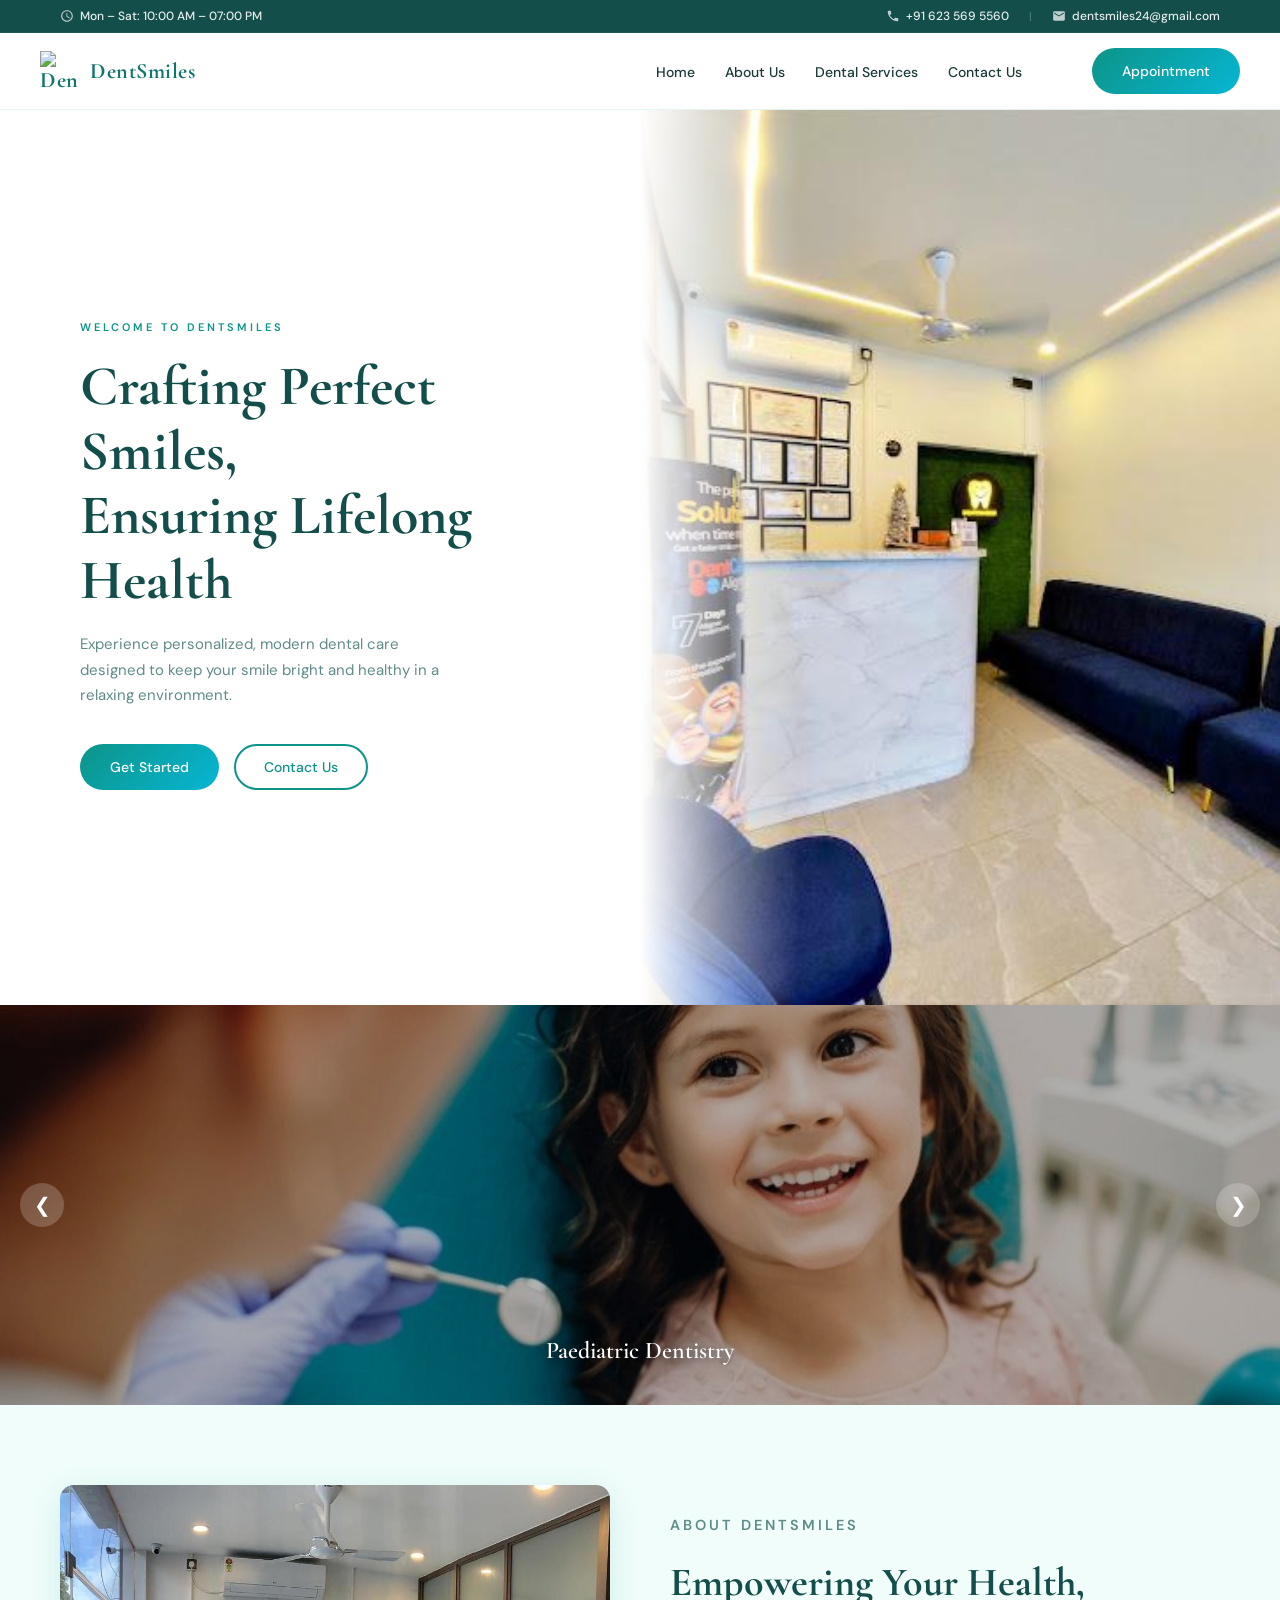
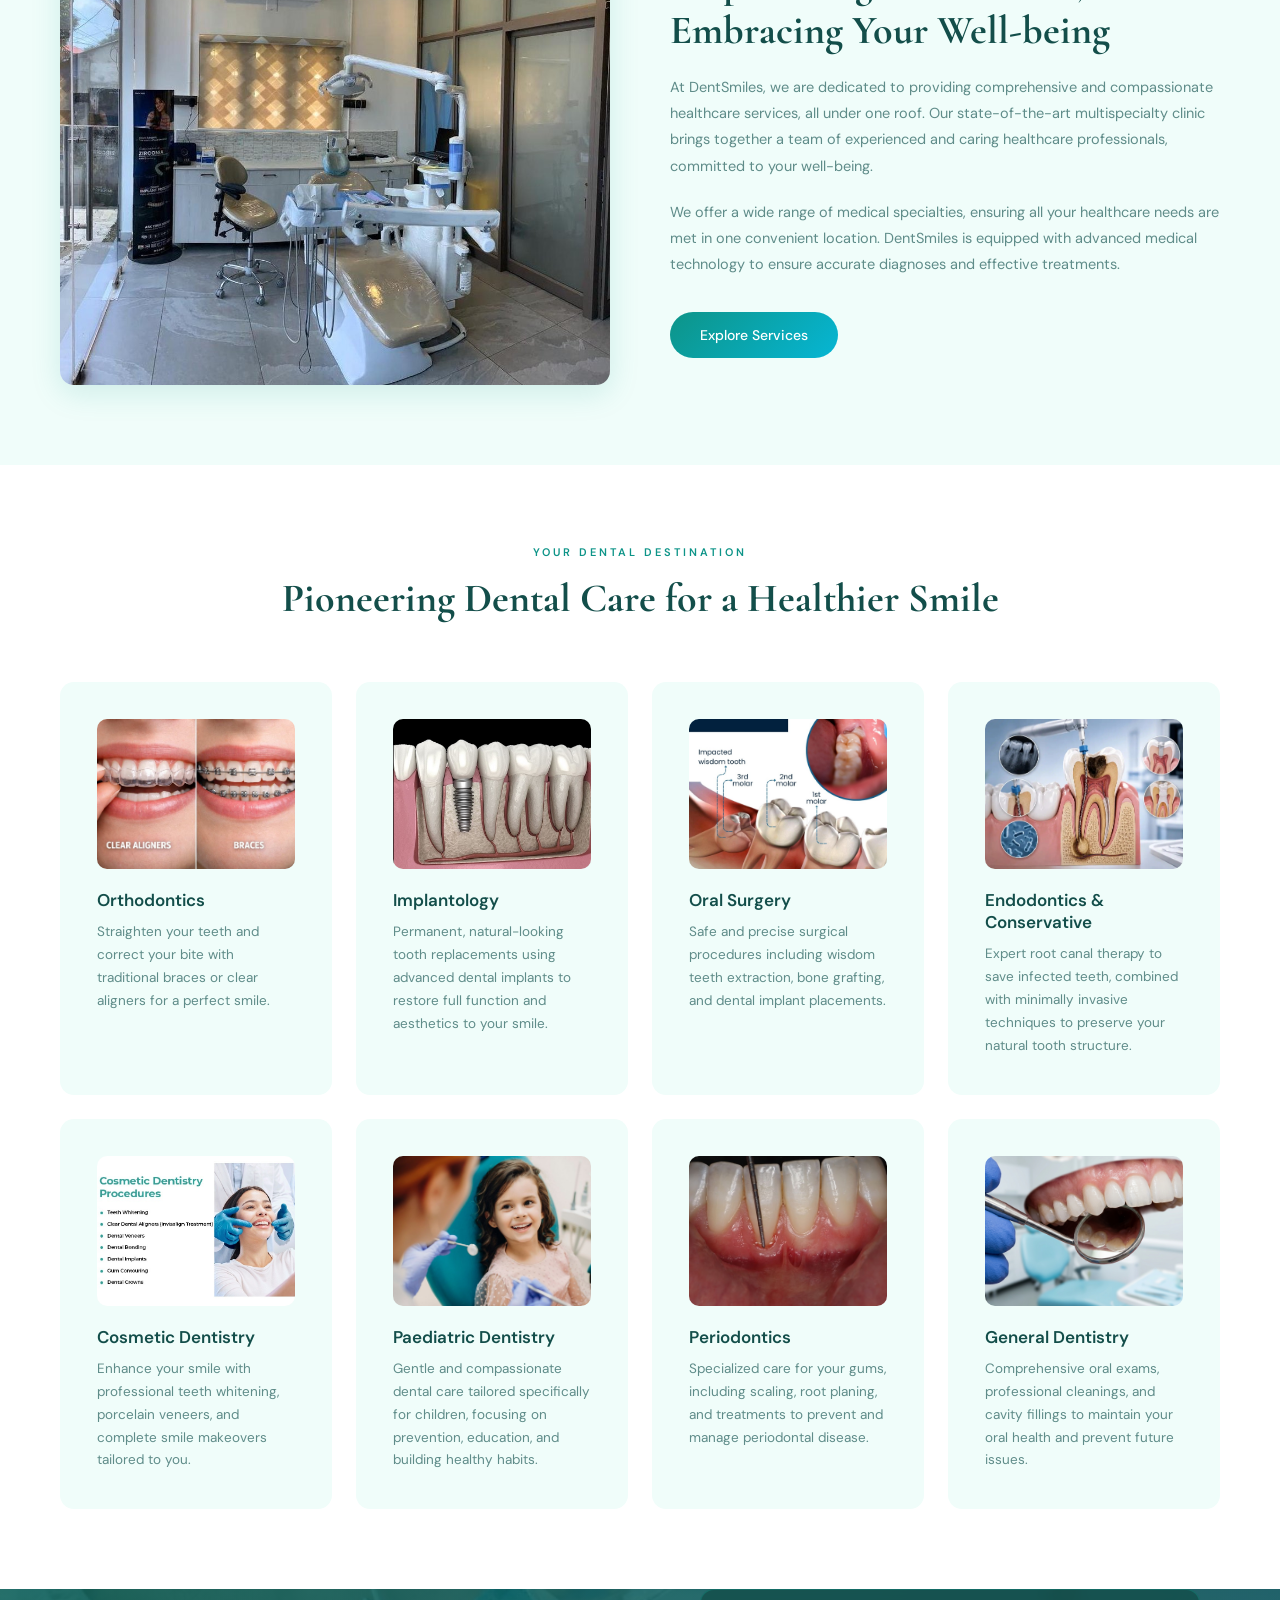
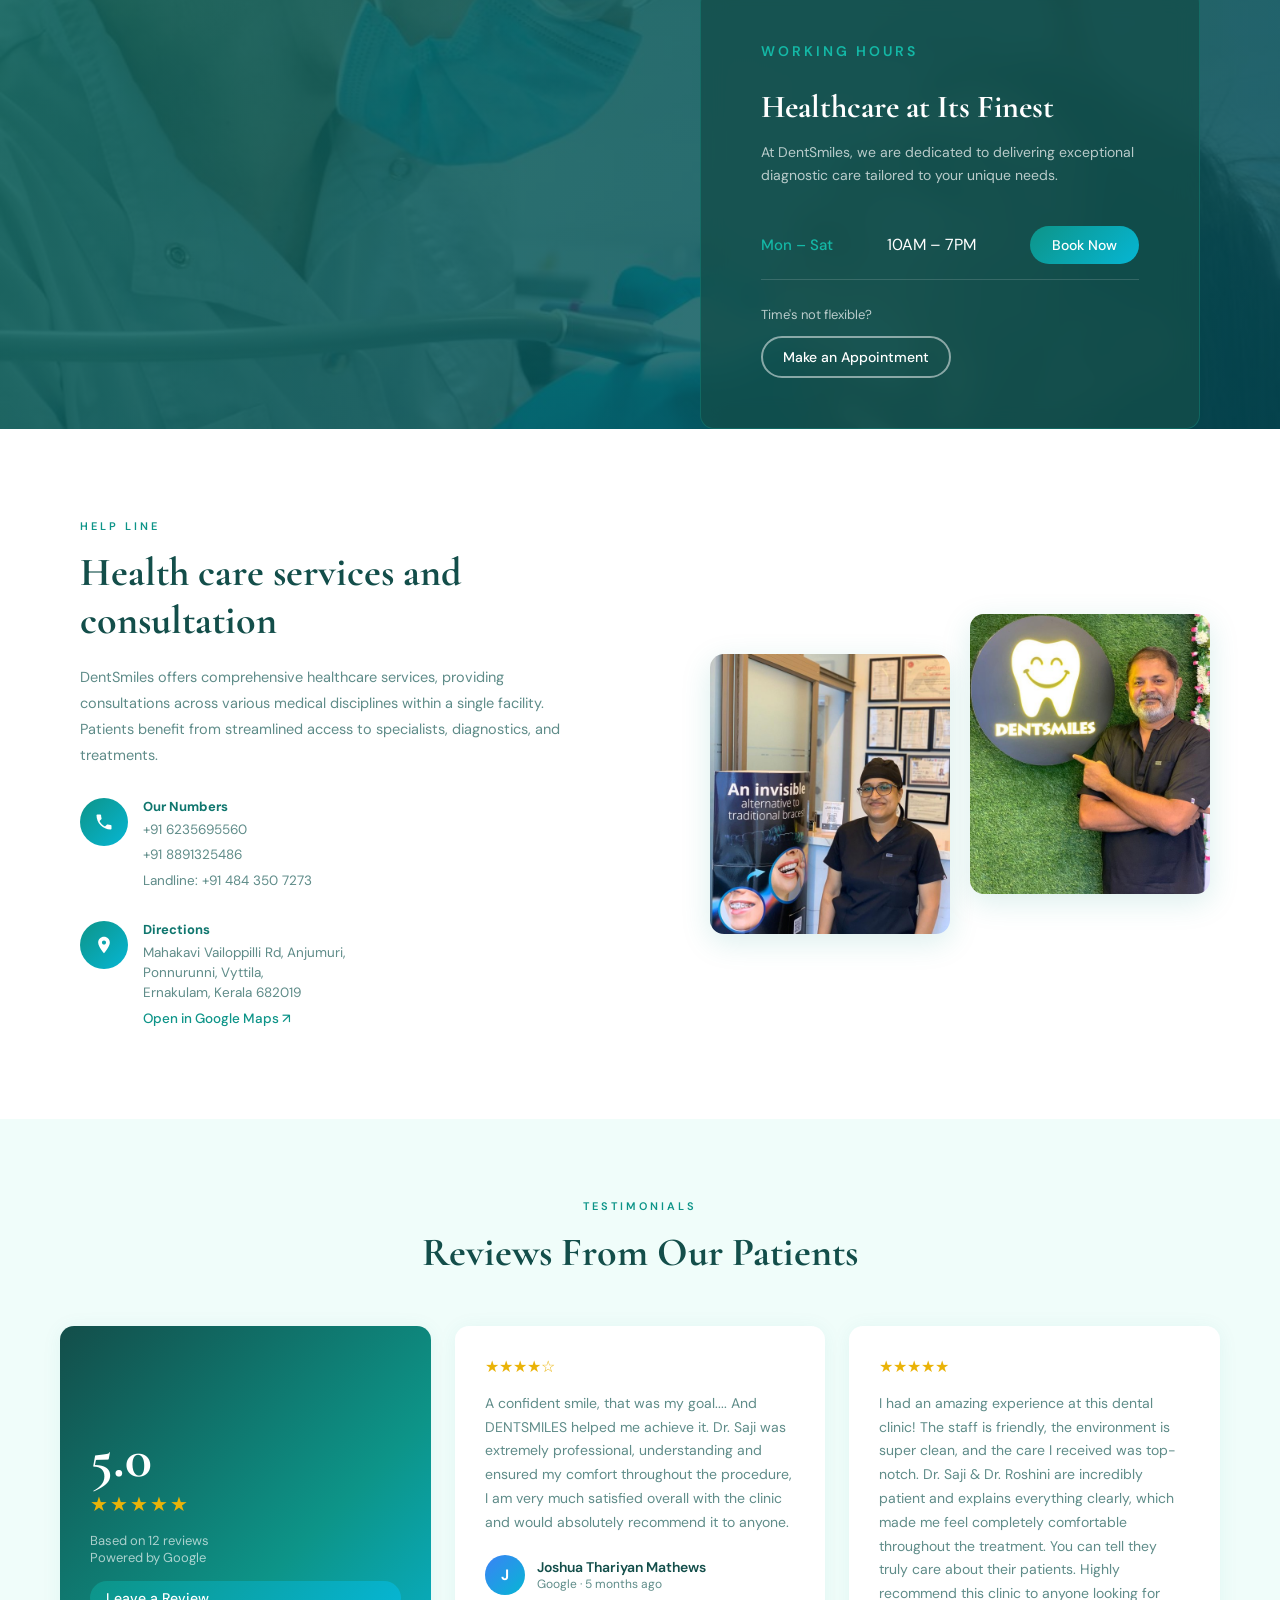
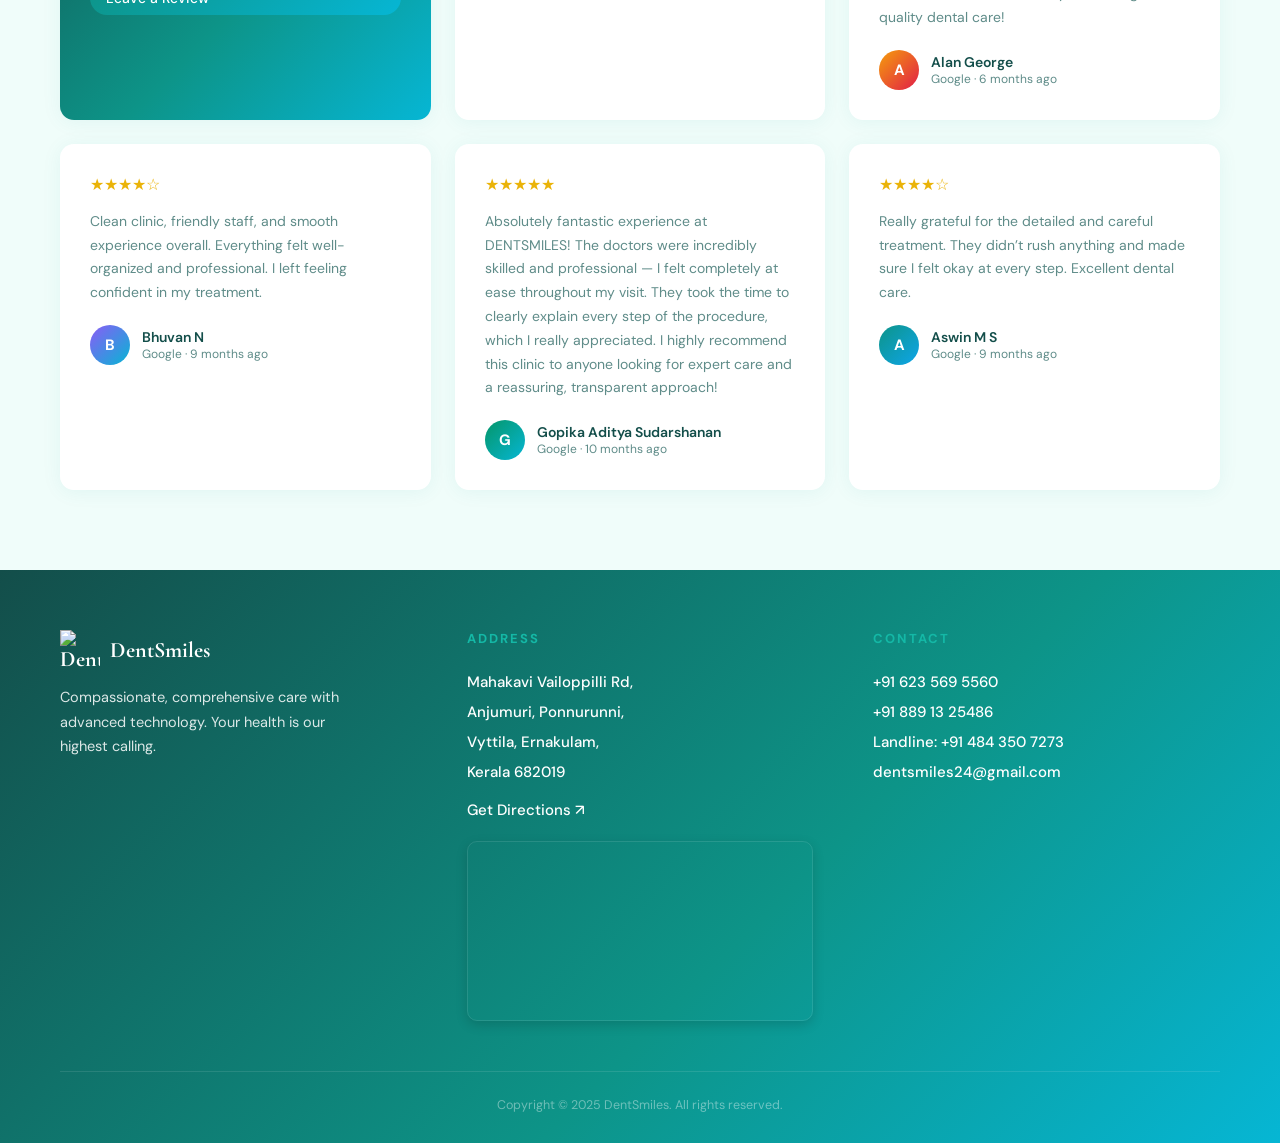
==== commit c75d65e1: "Add header top utility bar with working hours, contact info, and collapse scroll animation" ====
--- a/index.html
+++ b/index.html
@@ -48,24 +48,48 @@
   </div>
 </div>
 
-<!-- NAVBAR -->
-<nav id="navbar">
-  <div class="logo">
-    <img src="logo.png" alt="DentSmiles Logo" class="logo-img">
-    DentSmiles
-  </div>
-  <ul class="nav-links">
-    <li><a href="#hero">Home</a></li>
-    <li><a href="#about">About Us</a></li>
-    <li><a href="#specialties">Dental Services</a></li>
-    <li><a href="#helpline">Contact Us</a></li>
-    <li><a href="#" class="mobile-btn" onclick="openModal(event)">Book Appointment</a></li>
-  </ul>
-  <div class="nav-actions">
-    <a href="#" class="btn-primary" onclick="openModal(event)">Appointment</a>
-  </div>
-  <div class="menu-btn">☰</div>
-</nav>
+<!-- HEADER -->
+<header id="main-header">
+  <div class="top-bar">
+    <div class="container top-bar-container">
+      <div class="top-bar-left">
+        <span class="top-bar-item">
+          <svg class="top-bar-icon" viewBox="0 0 24 24"><path fill="currentColor" d="M12 2C6.5 2 2 6.5 2 12s4.5 10 10 10 10-4.5 10-10S17.5 2 12 2zm0 18c-4.4 0-8-3.6-8-8s3.6-8 8-8 8 3.6 8 8-3.6 8-8 8zm.5-13H11v6l5.2 3.2.8-1.3-4.5-2.7V7z"/></svg>
+          Mon – Sat: 10:00 AM – 07:00 PM
+        </span>
+      </div>
+      <div class="top-bar-right">
+        <a href="tel:+916235695560" class="top-bar-item">
+          <svg class="top-bar-icon" viewBox="0 0 24 24"><path fill="currentColor" d="M6.62 10.79c1.44 2.83 3.76 5.14 6.59 6.59l2.2-2.2c.27-.27.67-.36 1.02-.24 1.12.37 2.33.57 3.57.57.55 0 1 .45 1 1V20c0 .55-.45 1-1 1-9.39 0-17-7.61-17-17 0-.55.45-1 1-1h3.5c.55 0 1 .45 1 1 0 1.25.2 2.45.57 3.57.11.35.03.74-.25 1.02l-2.2 2.2z"/></svg>
+          +91 623 569 5560
+        </a>
+        <span class="top-bar-separator">|</span>
+        <a href="mailto:dentsmiles24@gmail.com" class="top-bar-item">
+          <svg class="top-bar-icon" viewBox="0 0 24 24"><path fill="currentColor" d="M20 4H4c-1.1 0-1.99.9-1.99 2L2 18c0 1.1.9 2 2 2h16c1.1 0 2-.9 2-2V6c0-1.1-.9-2-2-2zm0 4l-8 5-8-5V6l8 5 8-5v2z"/></svg>
+          dentsmiles24@gmail.com
+        </a>
+      </div>
+    </div>
+  </div>
+  <!-- NAVBAR -->
+  <nav id="navbar">
+    <div class="logo">
+      <img src="logo.png" alt="DentSmiles Logo" class="logo-img">
+      DentSmiles
+    </div>
+    <ul class="nav-links">
+      <li><a href="#hero">Home</a></li>
+      <li><a href="#about">About Us</a></li>
+      <li><a href="#specialties">Dental Services</a></li>
+      <li><a href="#helpline">Contact Us</a></li>
+      <li><a href="#" class="mobile-btn" onclick="openModal(event)">Book Appointment</a></li>
+    </ul>
+    <div class="nav-actions">
+      <a href="#" class="btn-primary" onclick="openModal(event)">Appointment</a>
+    </div>
+    <div class="menu-btn">☰</div>
+  </nav>
+</header>
 
 <!-- HERO SECTION -->
 <section id="hero">
@@ -346,11 +370,11 @@
 </footer>
 
 <script>
-  // Navbar scroll effect
-  const navbar = document.getElementById('navbar');
+  // Header scroll effect
+  const mainHeader = document.getElementById('main-header');
   window.addEventListener('scroll', () => {
-    if (window.scrollY > 20) navbar.classList.add('scrolled');
-    else navbar.classList.remove('scrolled');
+    if (window.scrollY > 20) mainHeader.classList.add('scrolled');
+    else mainHeader.classList.remove('scrolled');
   });
 
   // Image Slider
--- a/style.css
+++ b/style.css
@@ -70,15 +70,73 @@
 .animate-fadeUp { animation: fadeUp 0.9s ease both; }
 .animate-fadeIn { animation: fadeIn 1.2s ease both; }
 
-/* NAVBAR */
+/* HEADER & TOP BAR */
+#main-header {
+  position: fixed; top: 0; left: 0; width: 100%; z-index: 100;
+  transition: box-shadow 0.3s ease;
+}
+.top-bar {
+  background: var(--teal-deep);
+  color: rgba(255, 255, 255, 0.85);
+  font-size: 12px;
+  font-weight: 500;
+  padding: 8px 0;
+  border-bottom: 1px solid rgba(255, 255, 255, 0.05);
+  max-height: 40px;
+  overflow: hidden;
+  display: flex;
+  align-items: center;
+  transition: max-height 0.3s ease, padding 0.3s ease, opacity 0.3s ease;
+}
+.top-bar-container {
+  display: flex;
+  justify-content: space-between;
+  align-items: center;
+  width: 100%;
+}
+.top-bar-left, .top-bar-right {
+  display: flex;
+  align-items: center;
+  gap: 20px;
+}
+.top-bar-item {
+  display: inline-flex;
+  align-items: center;
+  gap: 6px;
+  color: rgba(255, 255, 255, 0.9);
+  transition: color 0.2s ease;
+}
+.top-bar-item:hover {
+  color: var(--teal-light);
+}
+.top-bar-icon {
+  width: 14px;
+  height: 14px;
+  opacity: 0.8;
+  flex-shrink: 0;
+}
+.top-bar-separator {
+  color: rgba(255, 255, 255, 0.25);
+  font-size: 11px;
+}
+
+#main-header.scrolled .top-bar {
+  max-height: 0;
+  padding: 0;
+  opacity: 0;
+  border-bottom-color: transparent;
+}
+
 #navbar {
-  position: fixed; top: 0; left: 0; width: 100%; z-index: 100;
   display: flex; align-items: center; justify-content: space-between;
   padding: 15px 40px; background: rgba(255, 255, 255, 0.95);
   backdrop-filter: blur(10px); border-bottom: 1px solid rgba(13,148,136,0.1);
-  transition: box-shadow 0.3s;
-}
-#navbar.scrolled { box-shadow: 0 4px 30px rgba(13,148,136,0.15); }
+  transition: padding 0.3s ease, box-shadow 0.3s ease;
+}
+#main-header.scrolled #navbar {
+  box-shadow: 0 4px 30px rgba(13,148,136,0.15);
+  padding: 10px 40px;
+}
 
 .logo {
   display: flex; align-items: center; gap: 10px;
@@ -101,7 +159,7 @@
 /* HERO */
 #hero {
   min-height: 100vh; display: grid; grid-template-columns: 1fr 1fr;
-  align-items: center; padding-top: 70px;
+  align-items: center; padding-top: 105px;
 }
 .hero-left { padding: 0 60px 0 80px; }
 .hero-tag {
@@ -339,6 +397,7 @@
 .mobile-btn { display: none; }
 
 @media (max-width: 992px) {
+  #hero { padding-top: 105px; }
   #hero, .about-grid, #helpline { grid-template-columns: 1fr; }
   .hero-left { padding: 60px 30px; text-align: center; }
   .hero-sub { margin: 0 auto 30px; }
@@ -346,7 +405,8 @@
   .hero-right { height: 60vh; }
   .spec-grid, .testi-grid { grid-template-columns: 1fr; }
   .footer-grid { grid-template-columns: 1fr; gap: 30px; }
-  #navbar { padding: 15px 20px; }
+  #navbar { padding: 15px 20px; transition: padding 0.3s ease; }
+  #main-header.scrolled #navbar { padding: 10px 20px; }
   .nav-links, .nav-actions { display: none; }
   .menu-btn { display: block; }
   .hours-content { margin: 40px 20px; padding: 35px 25px; } /* Reduced padding to prevent overflow */
@@ -366,7 +426,7 @@
     display: flex !important;
     flex-direction: column;
     position: absolute;
-    top: 70px;
+    top: 100%;
     left: 0;
     width: 100%;
     background: white;
@@ -382,6 +442,24 @@
   }
 }
 
+@media (max-width: 768px) {
+  #hero { padding-top: 130px; }
+  .top-bar {
+    max-height: 60px;
+    padding: 6px 0;
+  }
+  .top-bar-container {
+    flex-direction: column;
+    gap: 4px;
+  }
+  .top-bar-separator, .top-bar-right a[href^="mailto:"] {
+    display: none;
+  }
+  .top-bar-left, .top-bar-right {
+    gap: 12px;
+  }
+}
+
 @media (max-width: 576px) {
   .modal-content {
     padding: 25px 20px;
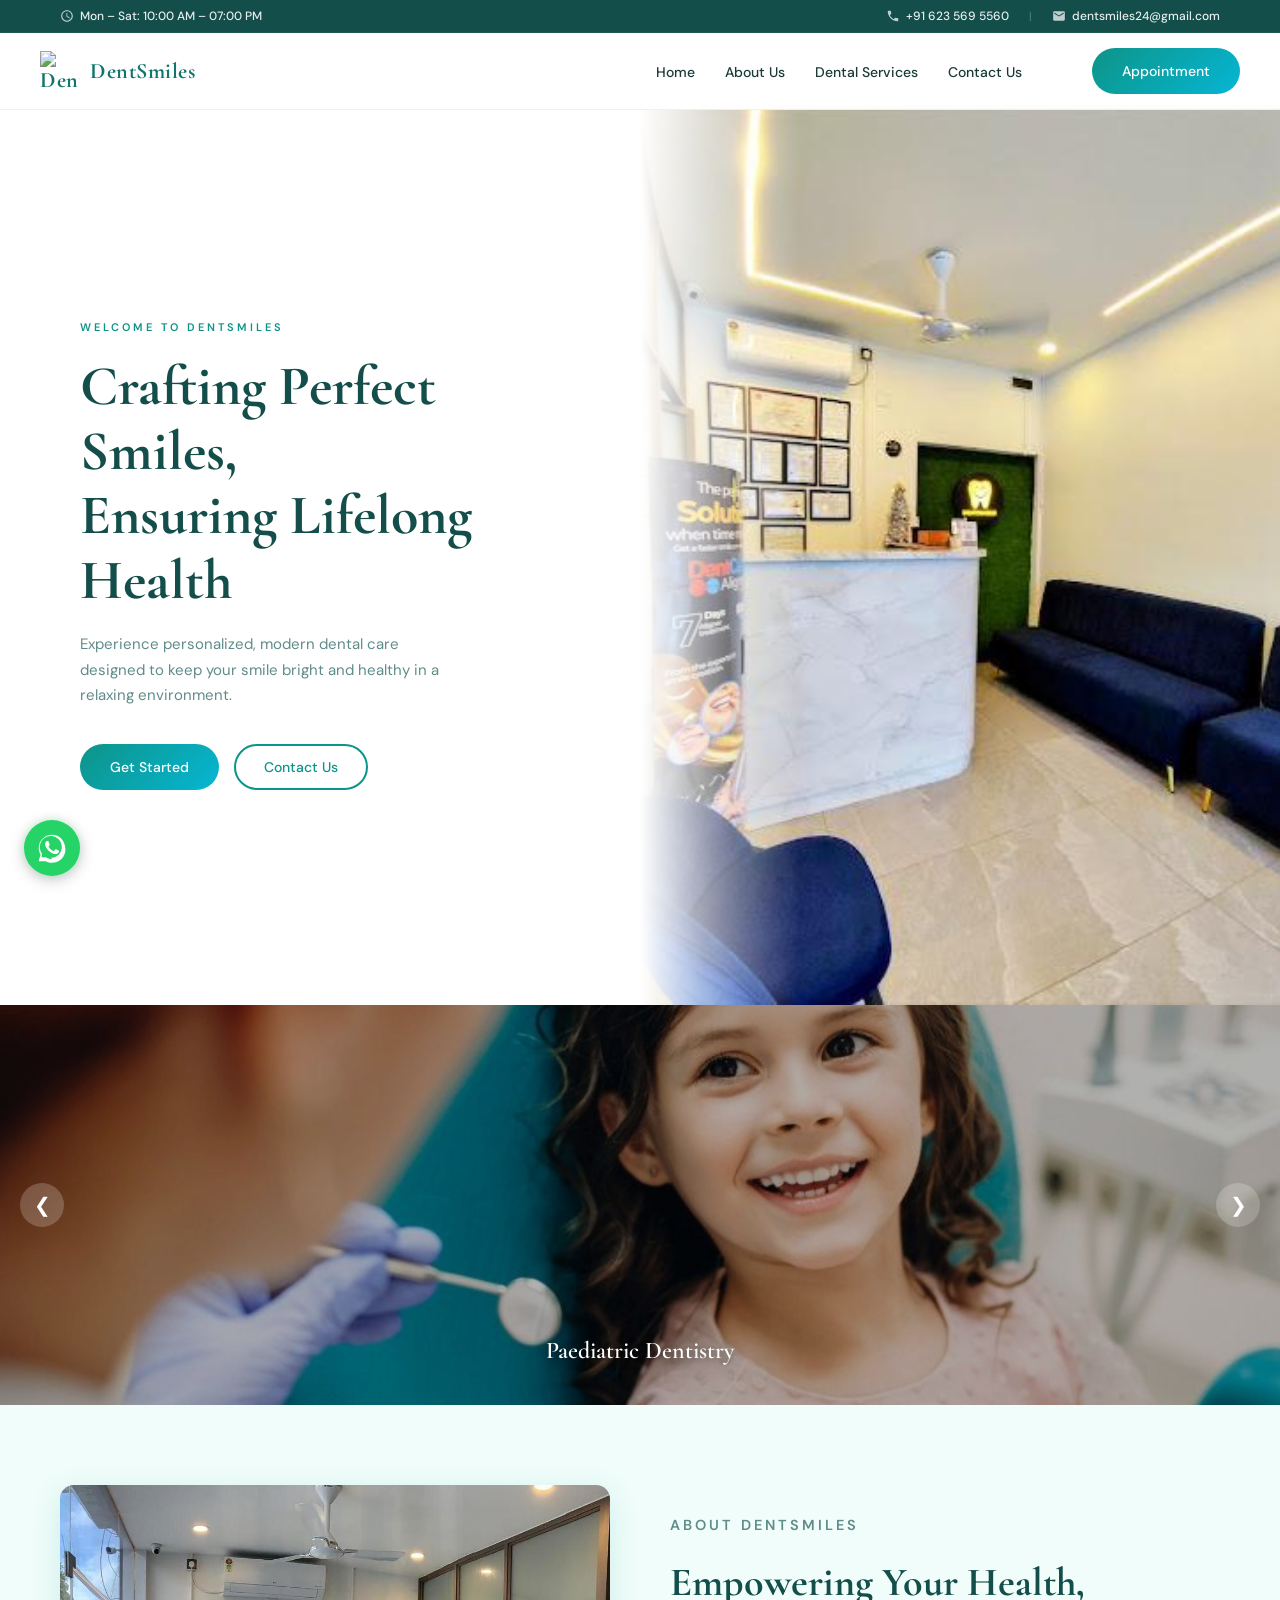
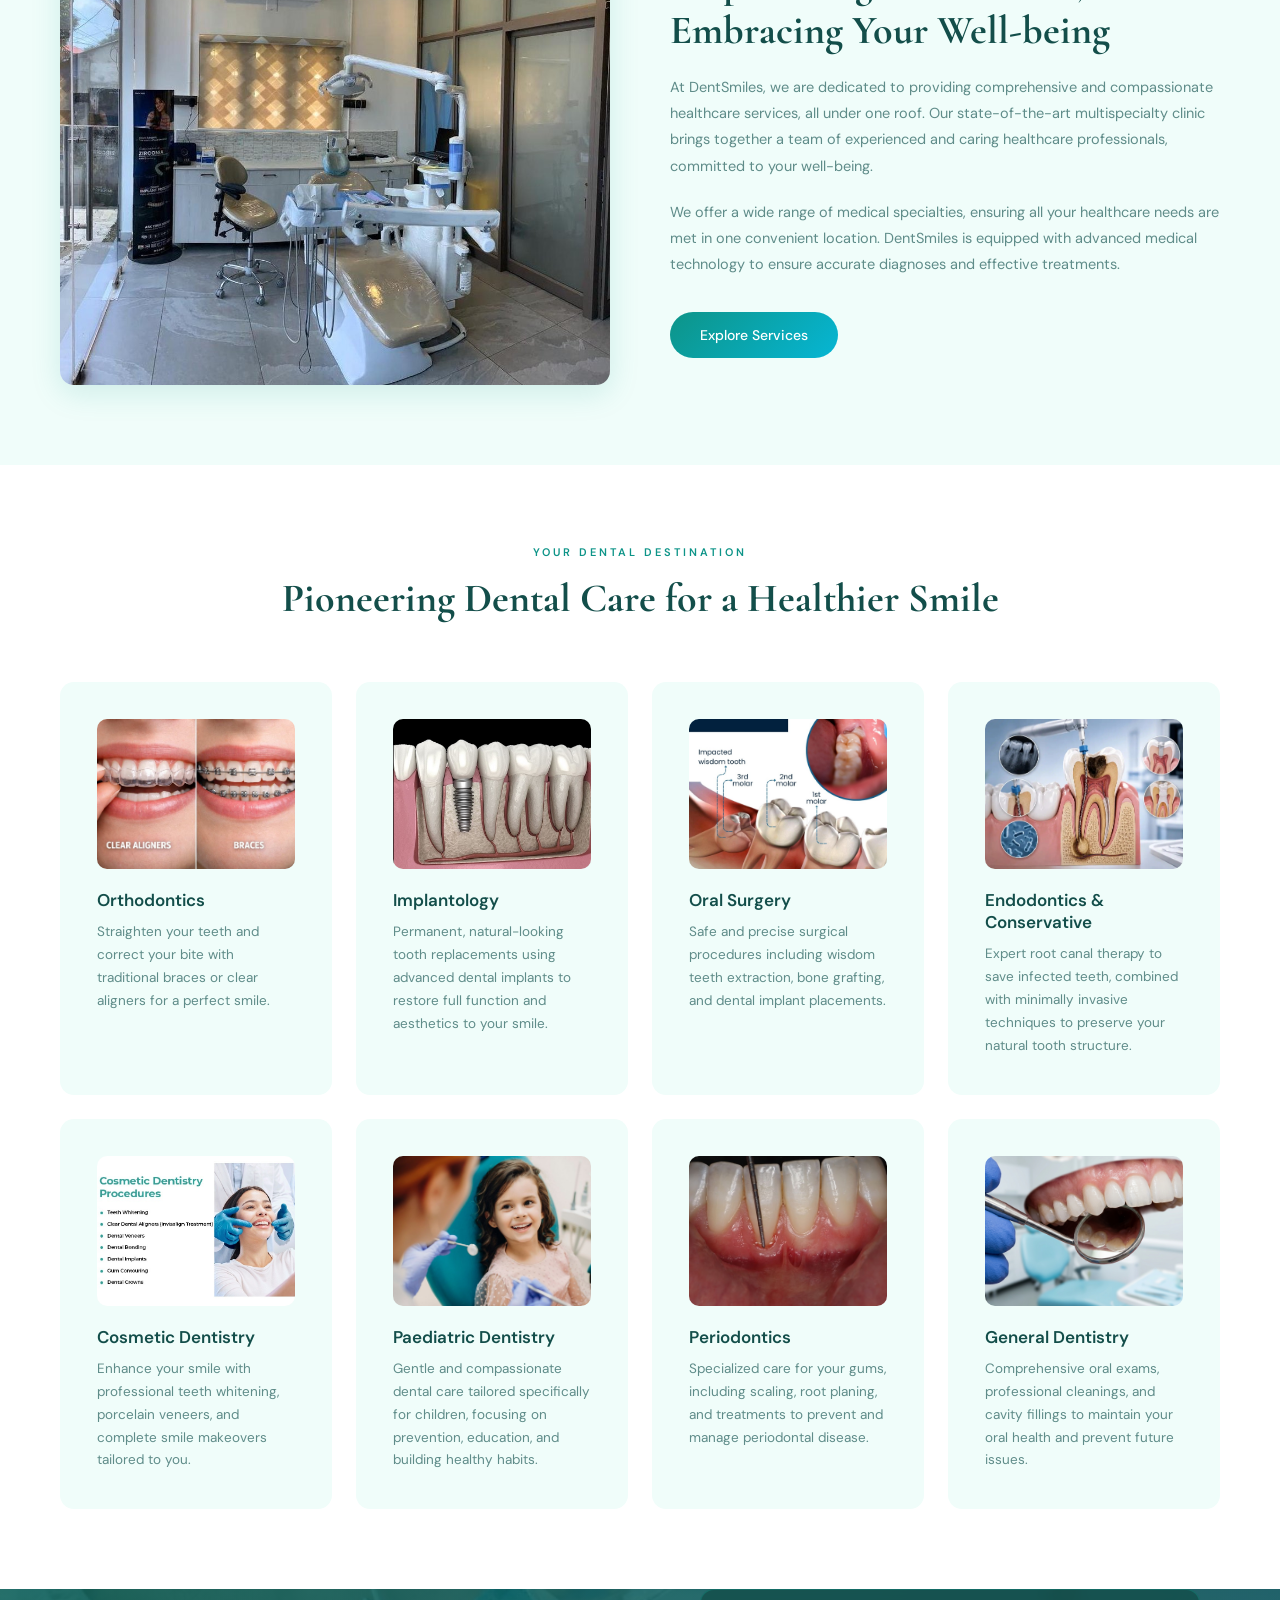
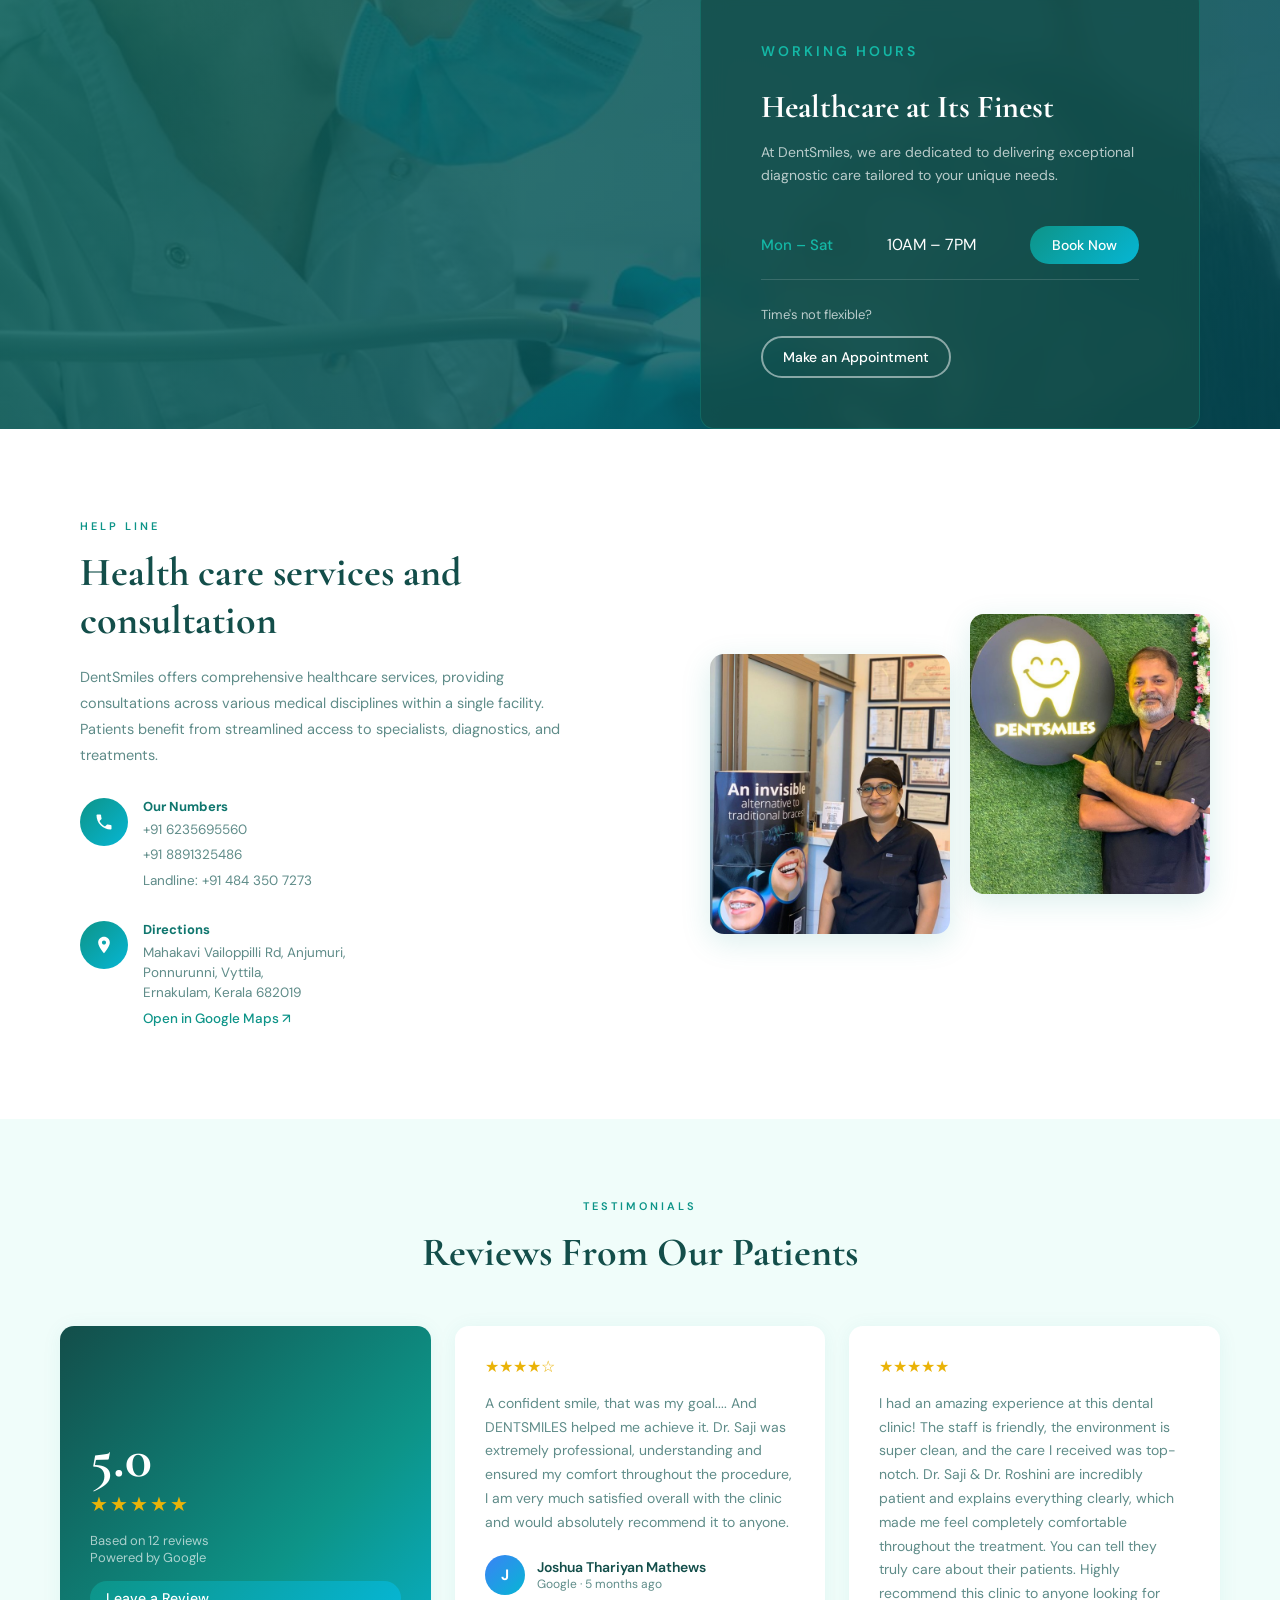
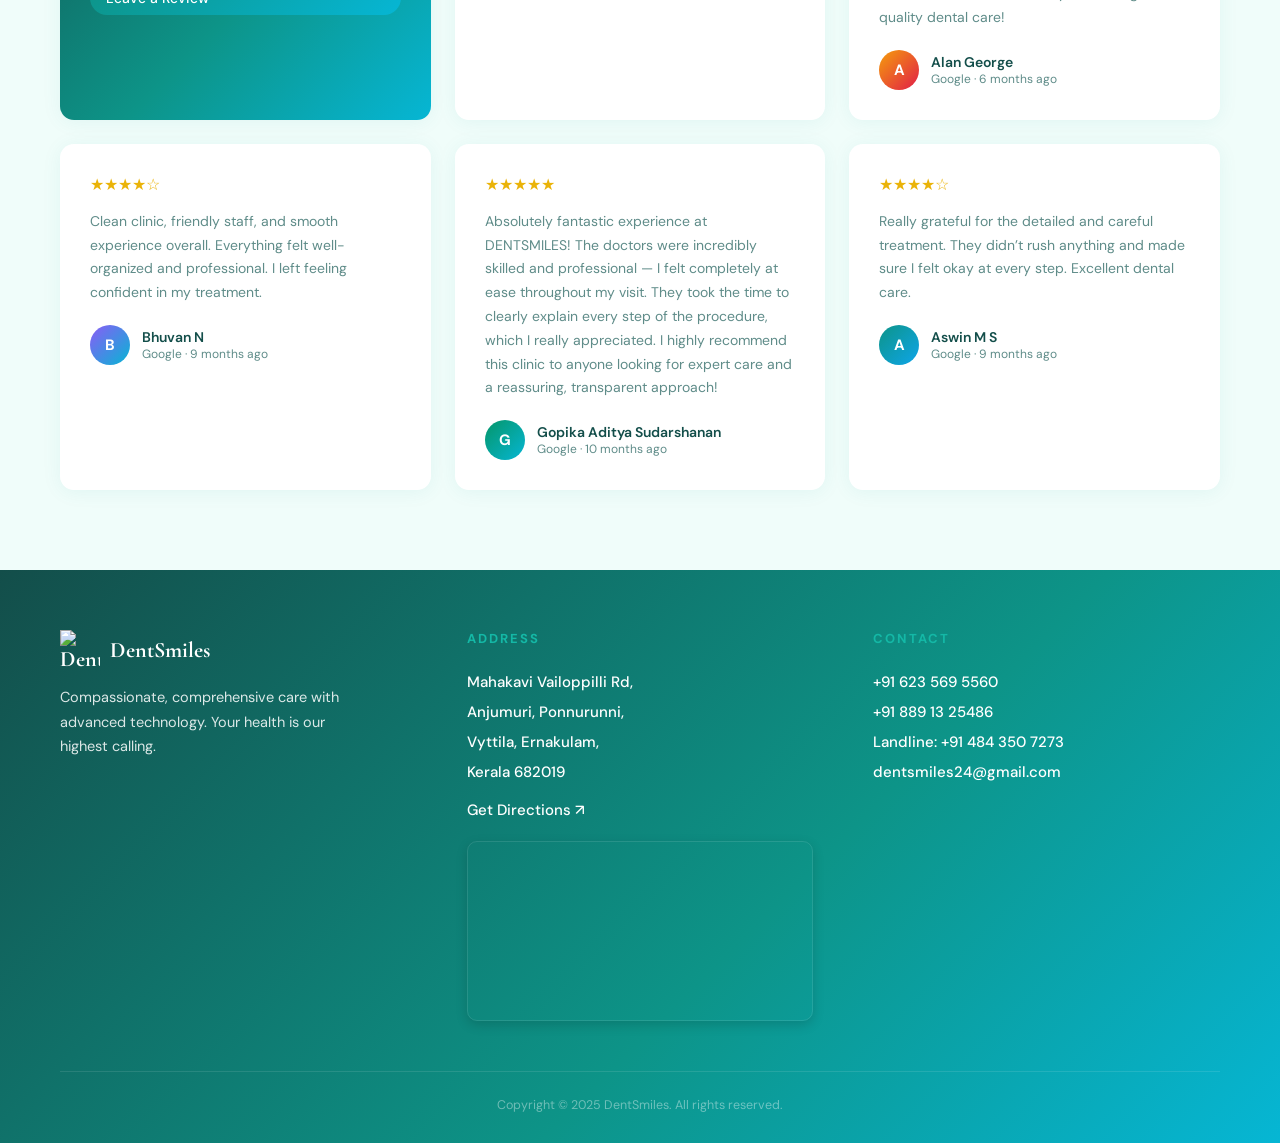
==== commit acc19426: "Add floating WhatsApp button to bottom-left corner with pre-filled message" ====
--- a/index.html
+++ b/index.html
@@ -496,5 +496,12 @@
   }
 </script>
 
+<!-- FLOATING WHATSAPP BUTTON -->
+<a href="https://wa.me/916235695560?text=Hi!%20I%20would%20like%20to%20inquire%20about%20booking%20an%20appointment." class="whatsapp-float" target="_blank" aria-label="Chat on WhatsApp">
+  <svg class="whatsapp-icon" viewBox="0 0 24 24">
+    <path fill="#ffffff" d="M12.031 2c-5.502 0-9.973 4.471-9.973 9.973 0 1.758.459 3.473 1.332 4.982L2 22l5.22-.1.082-.048c1.458.826 3.102 1.258 4.773 1.258 5.502 0 9.974-4.472 9.974-9.973C22.005 6.471 17.533 2 12.031 2zm0 18.283c-1.5 0-2.973-.404-4.26-1.168l-.307-.183-3.17.06.064-3.089-.2-.319c-.833-1.32-1.273-2.853-1.273-4.417 0-4.542 3.695-8.237 8.238-8.237 4.543 0 8.238 3.695 8.238 8.237-.001 4.544-3.696 8.236-8.23 8.236zm4.786-6.49c-.262-.13-1.547-.763-1.785-.85-.238-.087-.412-.13-.585.13-.173.262-.671.85-.823 1.023-.151.173-.303.195-.565.064-.262-.13-1.103-.407-2.102-1.3-.777-.693-1.302-1.55-1.454-1.812-.152-.262-.016-.404.115-.534.118-.117.262-.305.393-.457.13-.152.174-.261.262-.435.087-.174.044-.326-.022-.456-.065-.13-.585-1.409-.801-1.929-.211-.508-.426-.439-.585-.447-.15-.008-.323-.008-.495-.008-.173 0-.455.065-.693.304-.239.239-.911.89-.911 2.17 0 1.28.932 2.518 1.062 2.692.13.174 1.83 2.793 4.432 3.916.619.268 1.102.427 1.48.547.621.198 1.185.17 1.632.103.498-.076 1.547-.63 1.765-1.239.217-.61.217-1.13.152-1.239-.065-.11-.238-.174-.5-.304z"/>
+  </svg>
+</a>
+
 </body>
 </html>
--- a/style.css
+++ b/style.css
@@ -489,3 +489,29 @@
     margin-top: 0;
   }
 }
+
+/* FLOATING WHATSAPP BUTTON */
+.whatsapp-float {
+  position: fixed;
+  bottom: 24px;
+  left: 24px;
+  width: 56px;
+  height: 56px;
+  background-color: #25d366;
+  border-radius: 50%;
+  display: flex;
+  align-items: center;
+  justify-content: center;
+  box-shadow: 0 4px 16px rgba(0, 0, 0, 0.2), 0 0 10px rgba(37, 211, 102, 0.2);
+  z-index: 999;
+  transition: transform 0.3s ease, box-shadow 0.3s ease, background-color 0.3s ease;
+}
+.whatsapp-float:hover {
+  background-color: #20ba5a;
+  transform: scale(1.08) translateY(-3px);
+  box-shadow: 0 8px 24px rgba(0, 0, 0, 0.3), 0 0 15px rgba(37, 211, 102, 0.4);
+}
+.whatsapp-icon {
+  width: 32px;
+  height: 32px;
+}
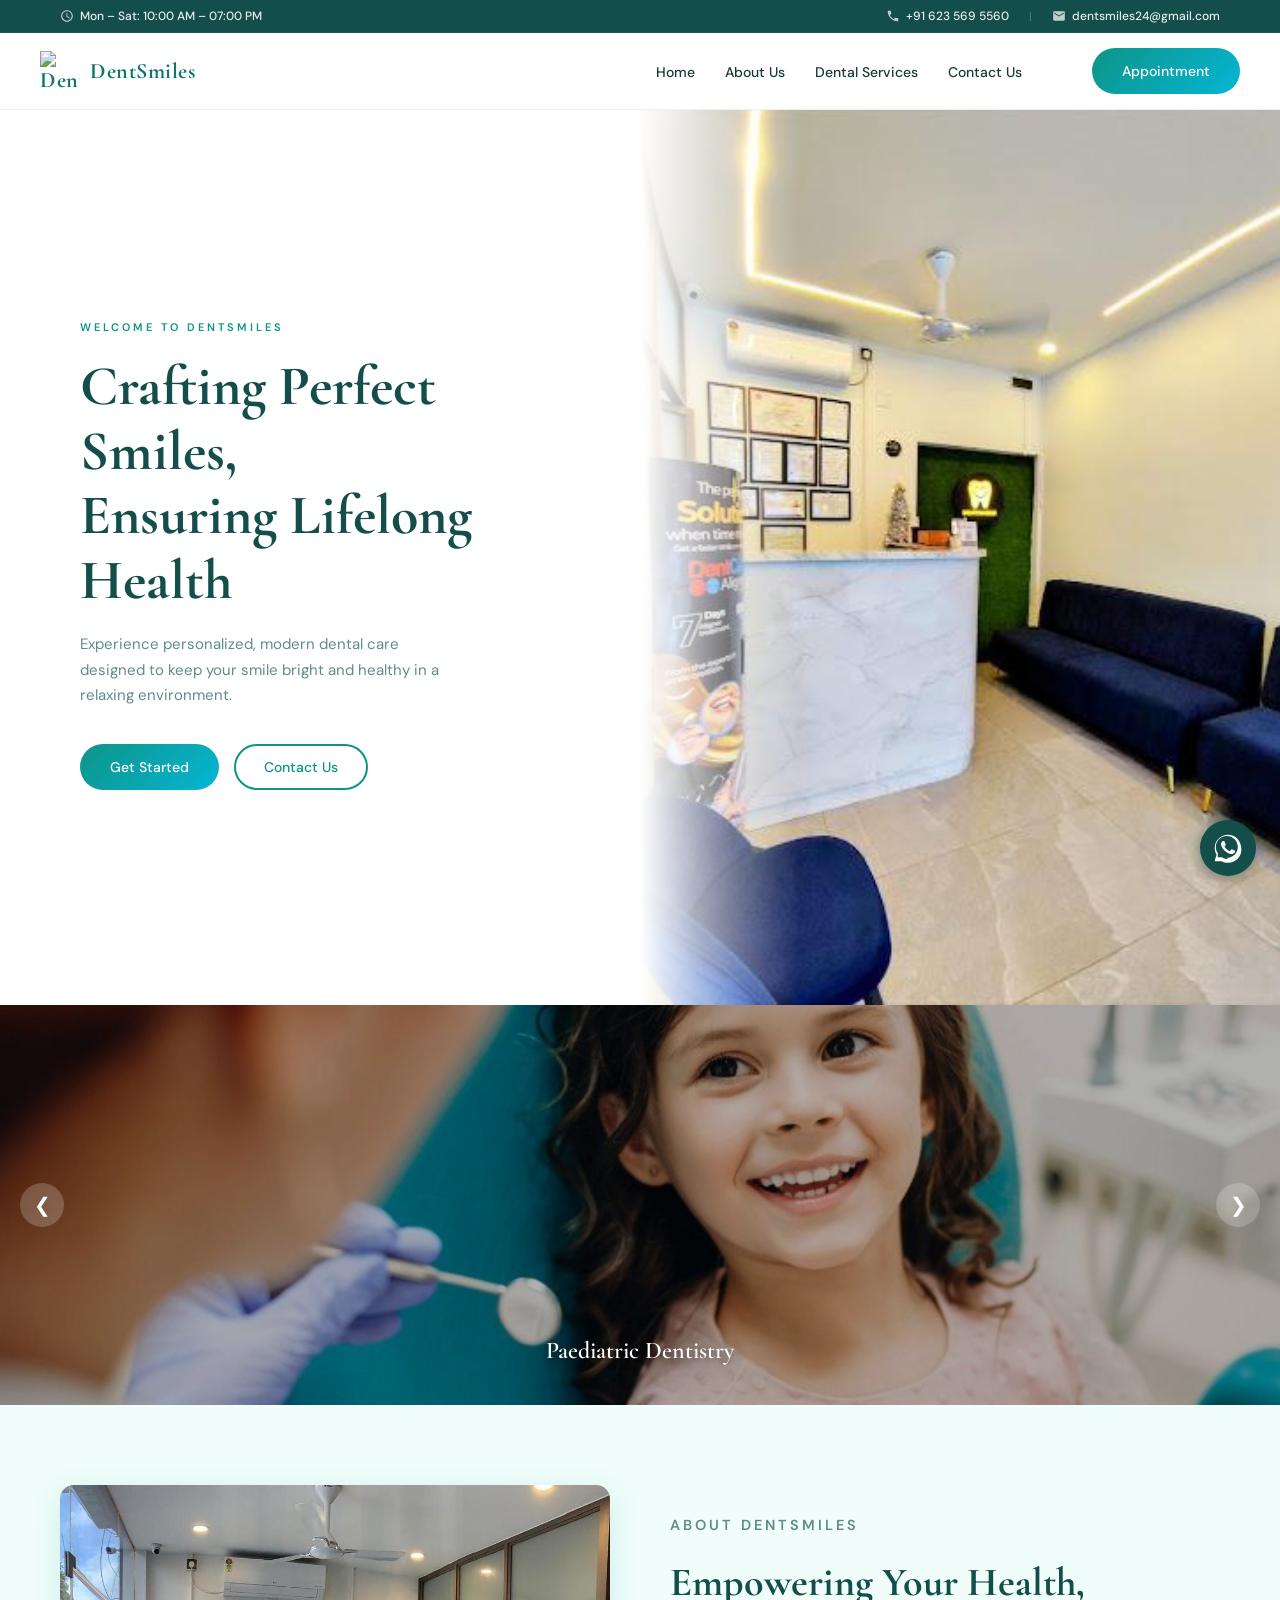
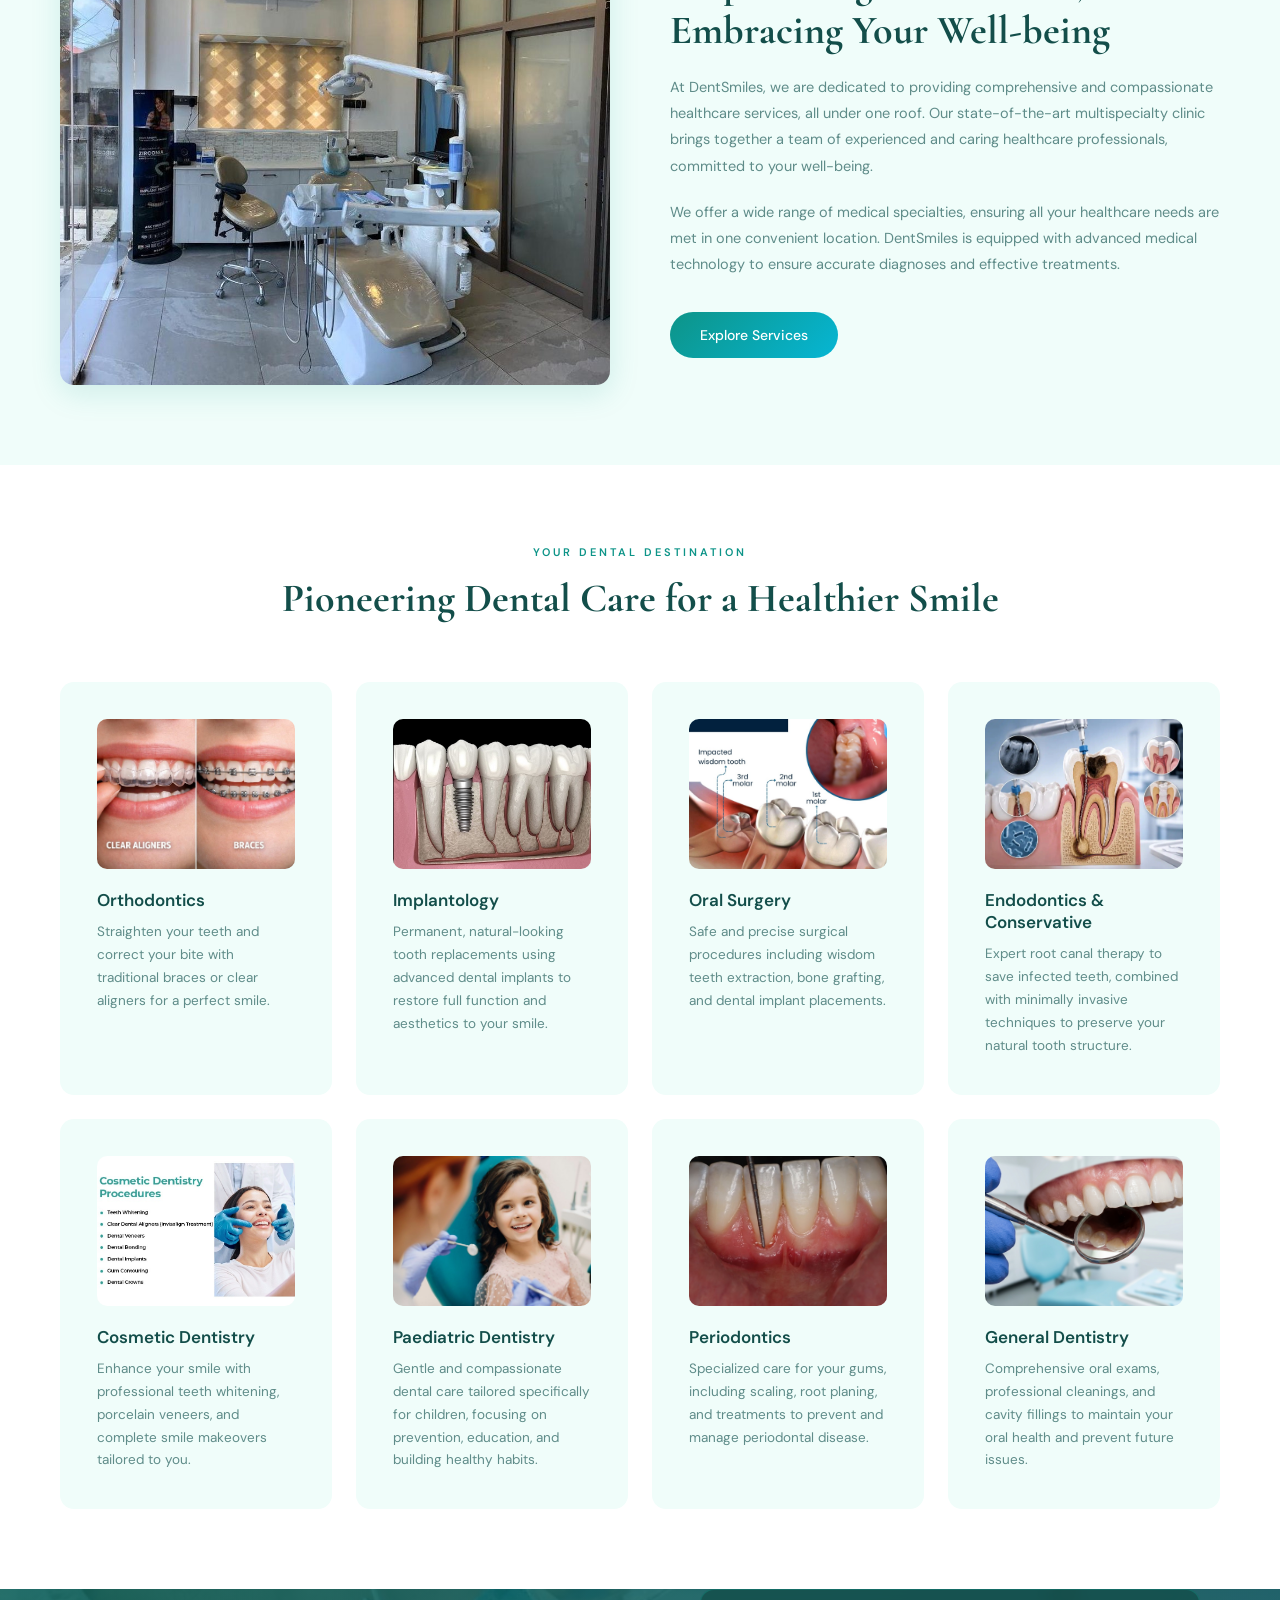
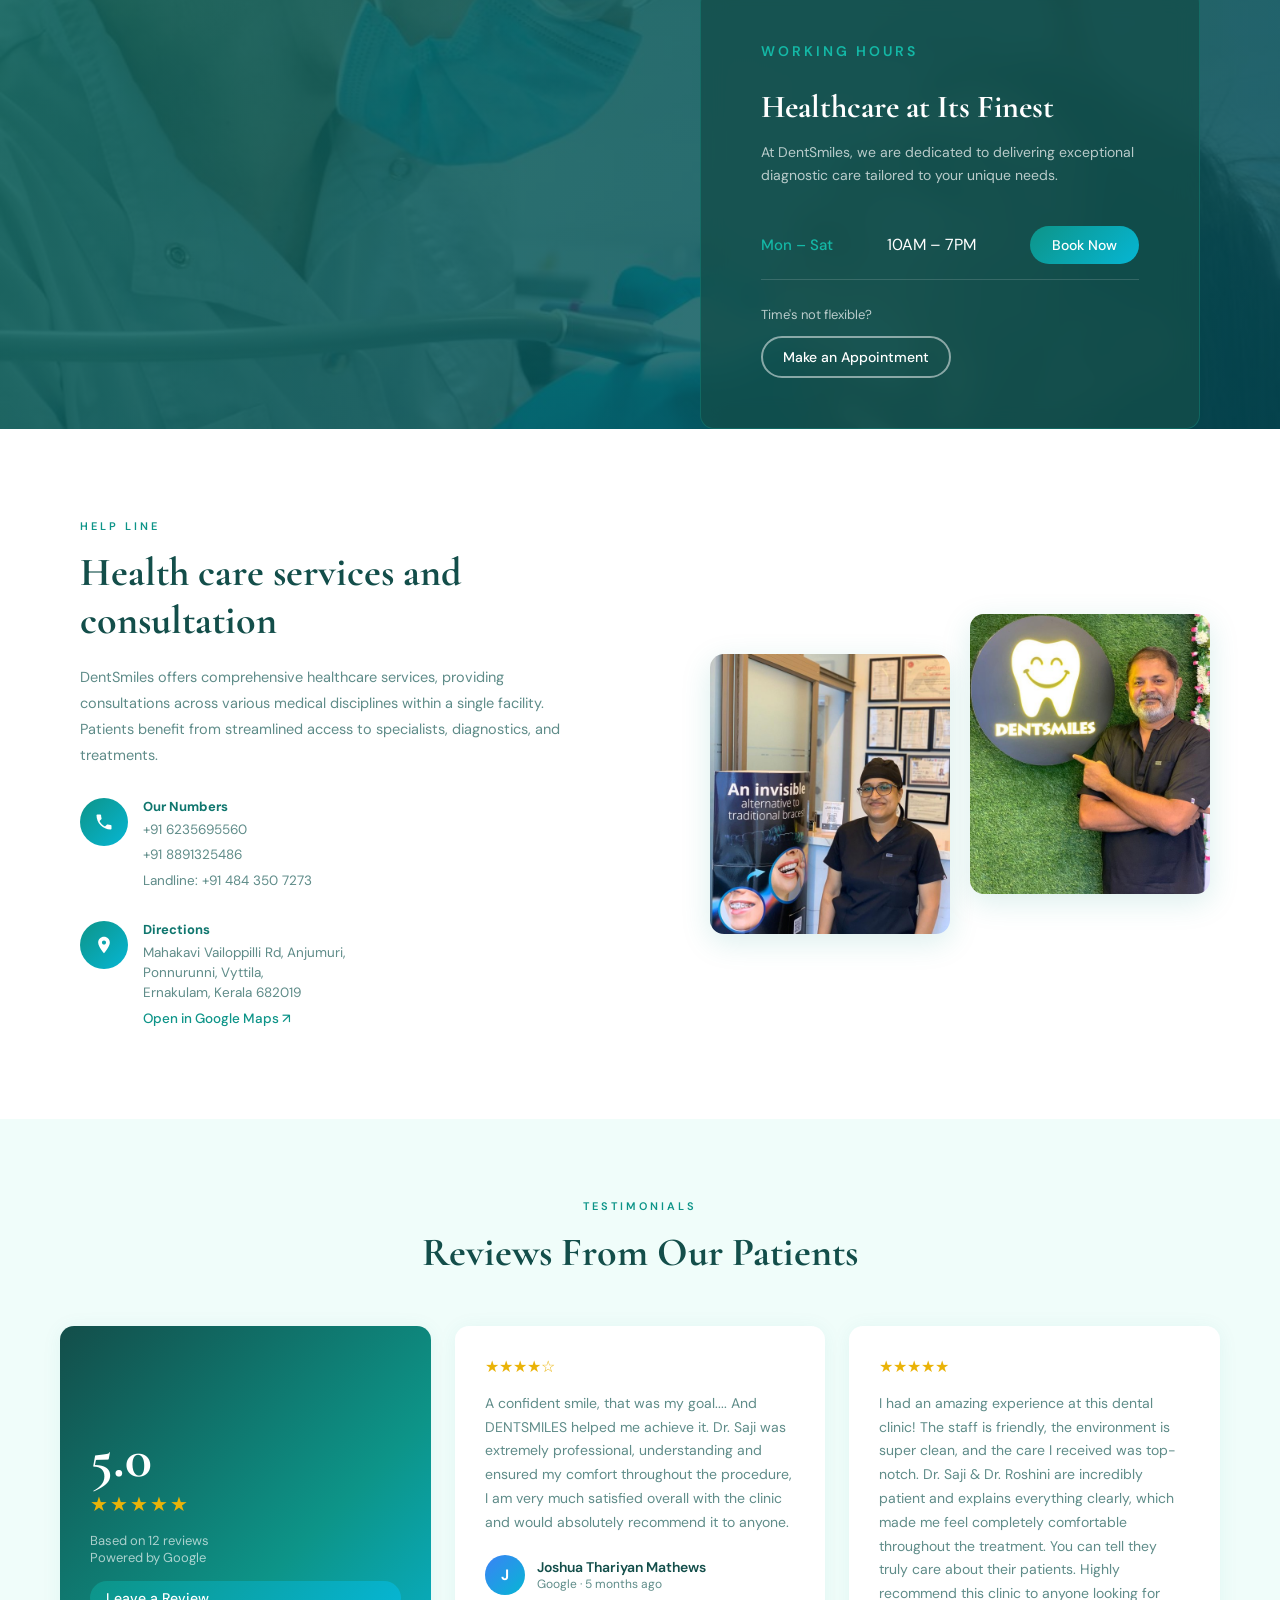
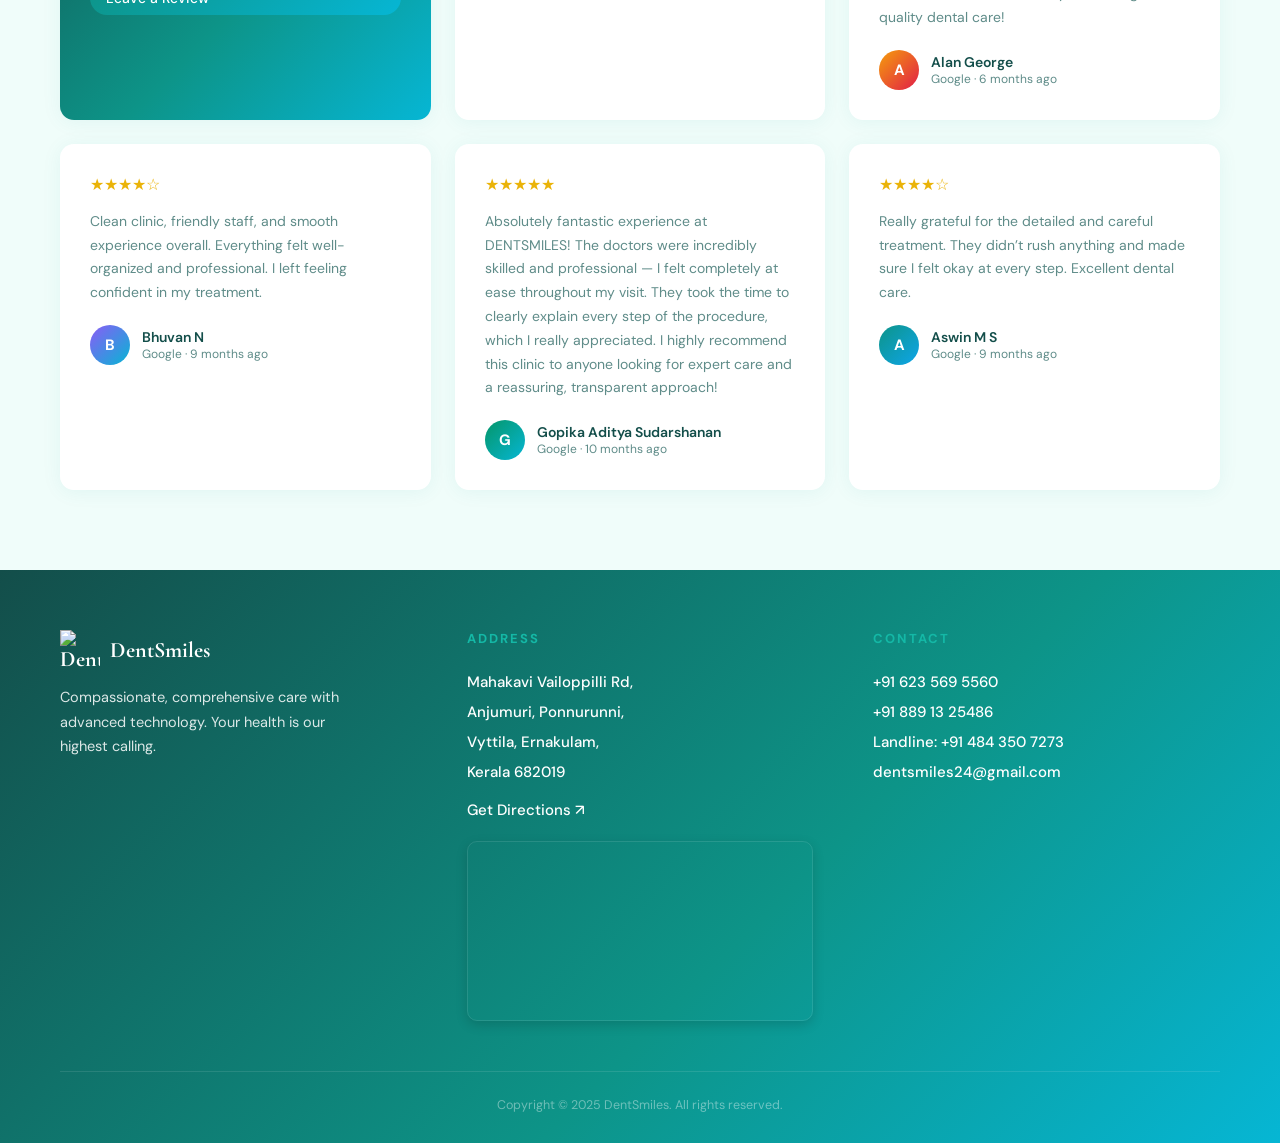
==== commit fe0e54c8: "Add optional Web3Forms email notification for new bookings" ====
--- a/index.html
+++ b/index.html
@@ -476,6 +476,35 @@
         ]);
 
       if (error) throw error;
+
+      // Web3Forms email notification (optional, non-blocking)
+      const WEB3FORMS_KEY = 'YOUR_WEB3FORMS_ACCESS_KEY_HERE'; // Replace with your Web3Forms access key
+      if (WEB3FORMS_KEY && WEB3FORMS_KEY !== 'YOUR_WEB3FORMS_ACCESS_KEY_HERE') {
+        try {
+          fetch('https://api.web3forms.com/submit', {
+            method: 'POST',
+            headers: {
+              'Content-Type': 'application/json',
+              'Accept': 'application/json'
+            },
+            body: JSON.stringify({
+              access_key: WEB3FORMS_KEY,
+              subject: `New Appointment Booking: ${firstName} ${lastName}`,
+              from_name: 'DentSmiles Website',
+              message: `You have received a new booking request!
+
+Name: ${firstName} ${lastName}
+Phone: ${phone}
+Preferred Date: ${date || 'N/A'}
+Preferred Time: ${time || 'N/A'}
+
+View all bookings in the Admin Dashboard: https://www.dentsmiles.in/admin.html`
+            })
+          });
+        } catch (e) {
+          console.warn('Web3Forms notification failed to send:', e);
+        }
+      }
       
       closeModal();
       // Show quick toast
--- a/style.css
+++ b/style.css
@@ -494,22 +494,22 @@
 .whatsapp-float {
   position: fixed;
   bottom: 24px;
-  left: 24px;
+  right: 24px;
   width: 56px;
   height: 56px;
-  background-color: #25d366;
+  background-color: var(--teal-deep);
   border-radius: 50%;
   display: flex;
   align-items: center;
   justify-content: center;
-  box-shadow: 0 4px 16px rgba(0, 0, 0, 0.2), 0 0 10px rgba(37, 211, 102, 0.2);
+  box-shadow: 0 4px 16px rgba(0, 0, 0, 0.2), 0 0 10px rgba(19, 78, 74, 0.3);
   z-index: 999;
   transition: transform 0.3s ease, box-shadow 0.3s ease, background-color 0.3s ease;
 }
 .whatsapp-float:hover {
-  background-color: #20ba5a;
+  background-color: var(--teal-dark);
   transform: scale(1.08) translateY(-3px);
-  box-shadow: 0 8px 24px rgba(0, 0, 0, 0.3), 0 0 15px rgba(37, 211, 102, 0.4);
+  box-shadow: 0 8px 24px rgba(0, 0, 0, 0.3), 0 0 15px rgba(15, 118, 110, 0.5);
 }
 .whatsapp-icon {
   width: 32px;
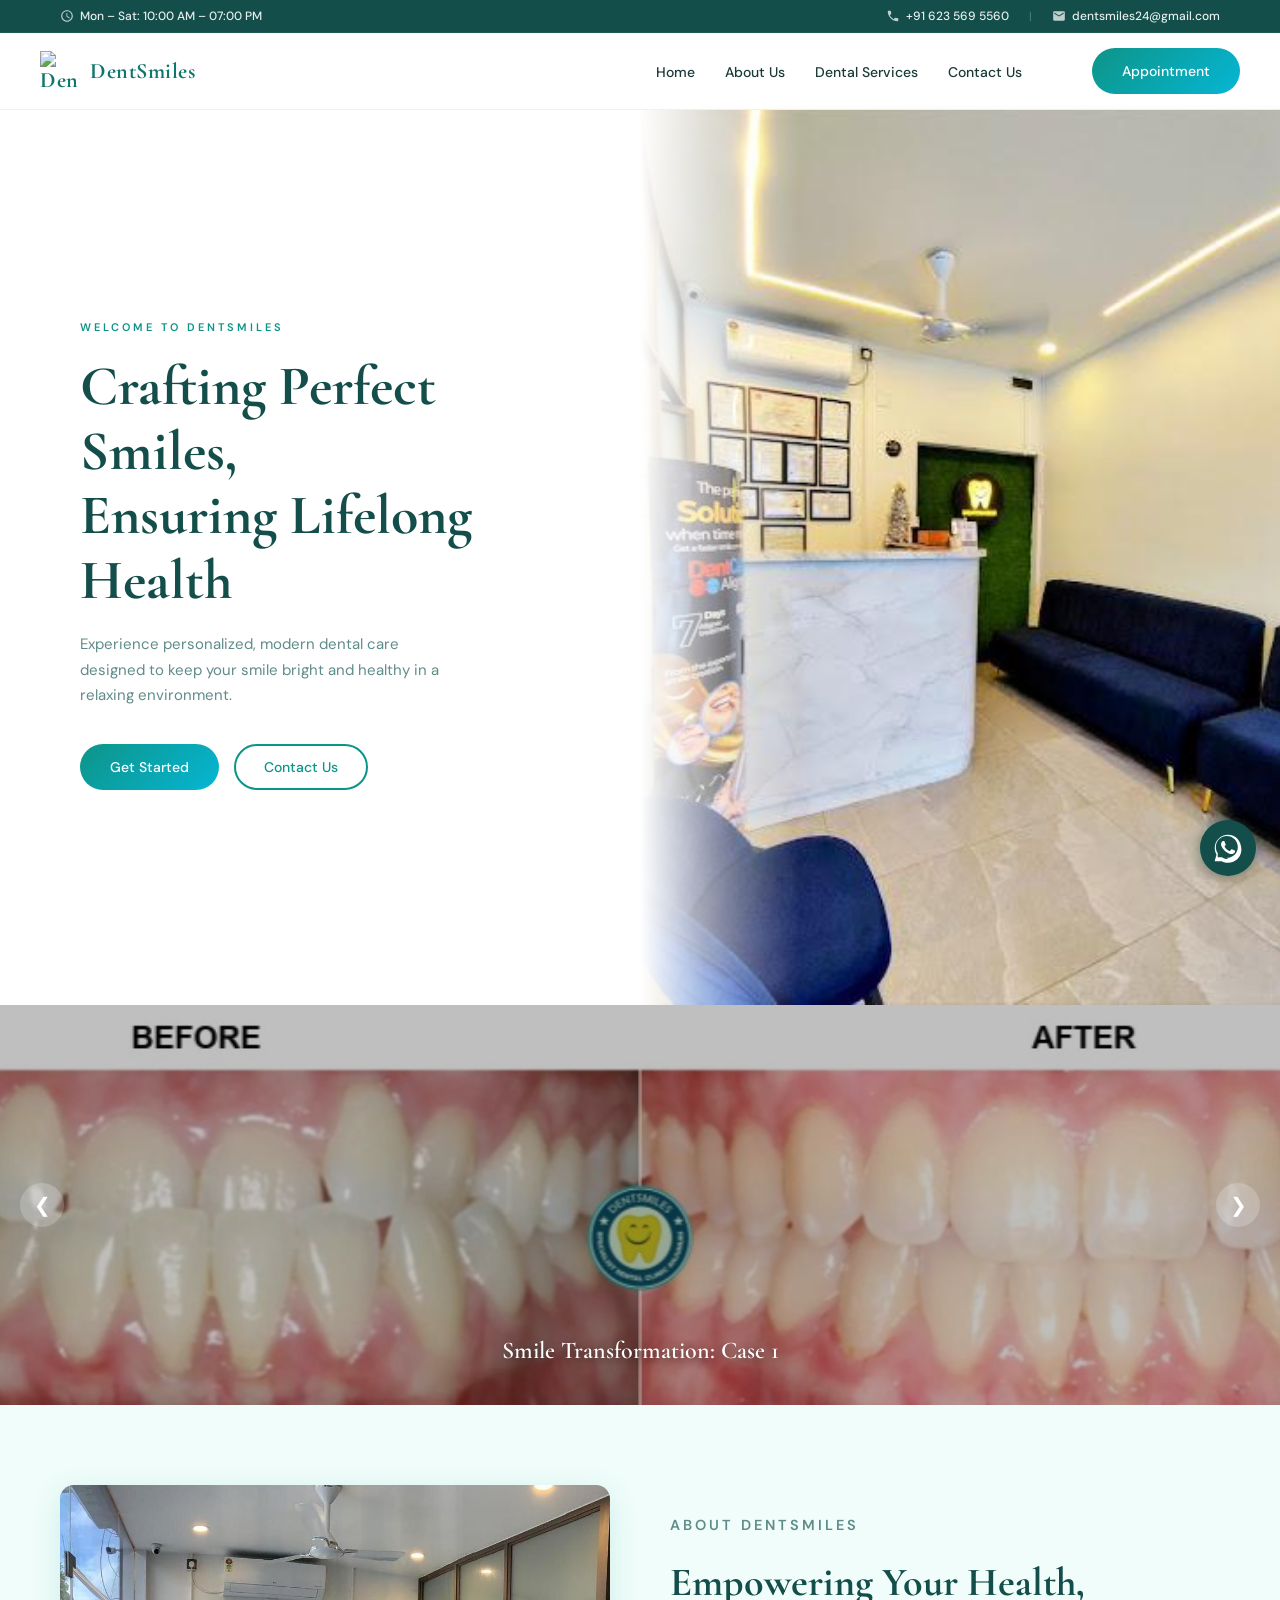
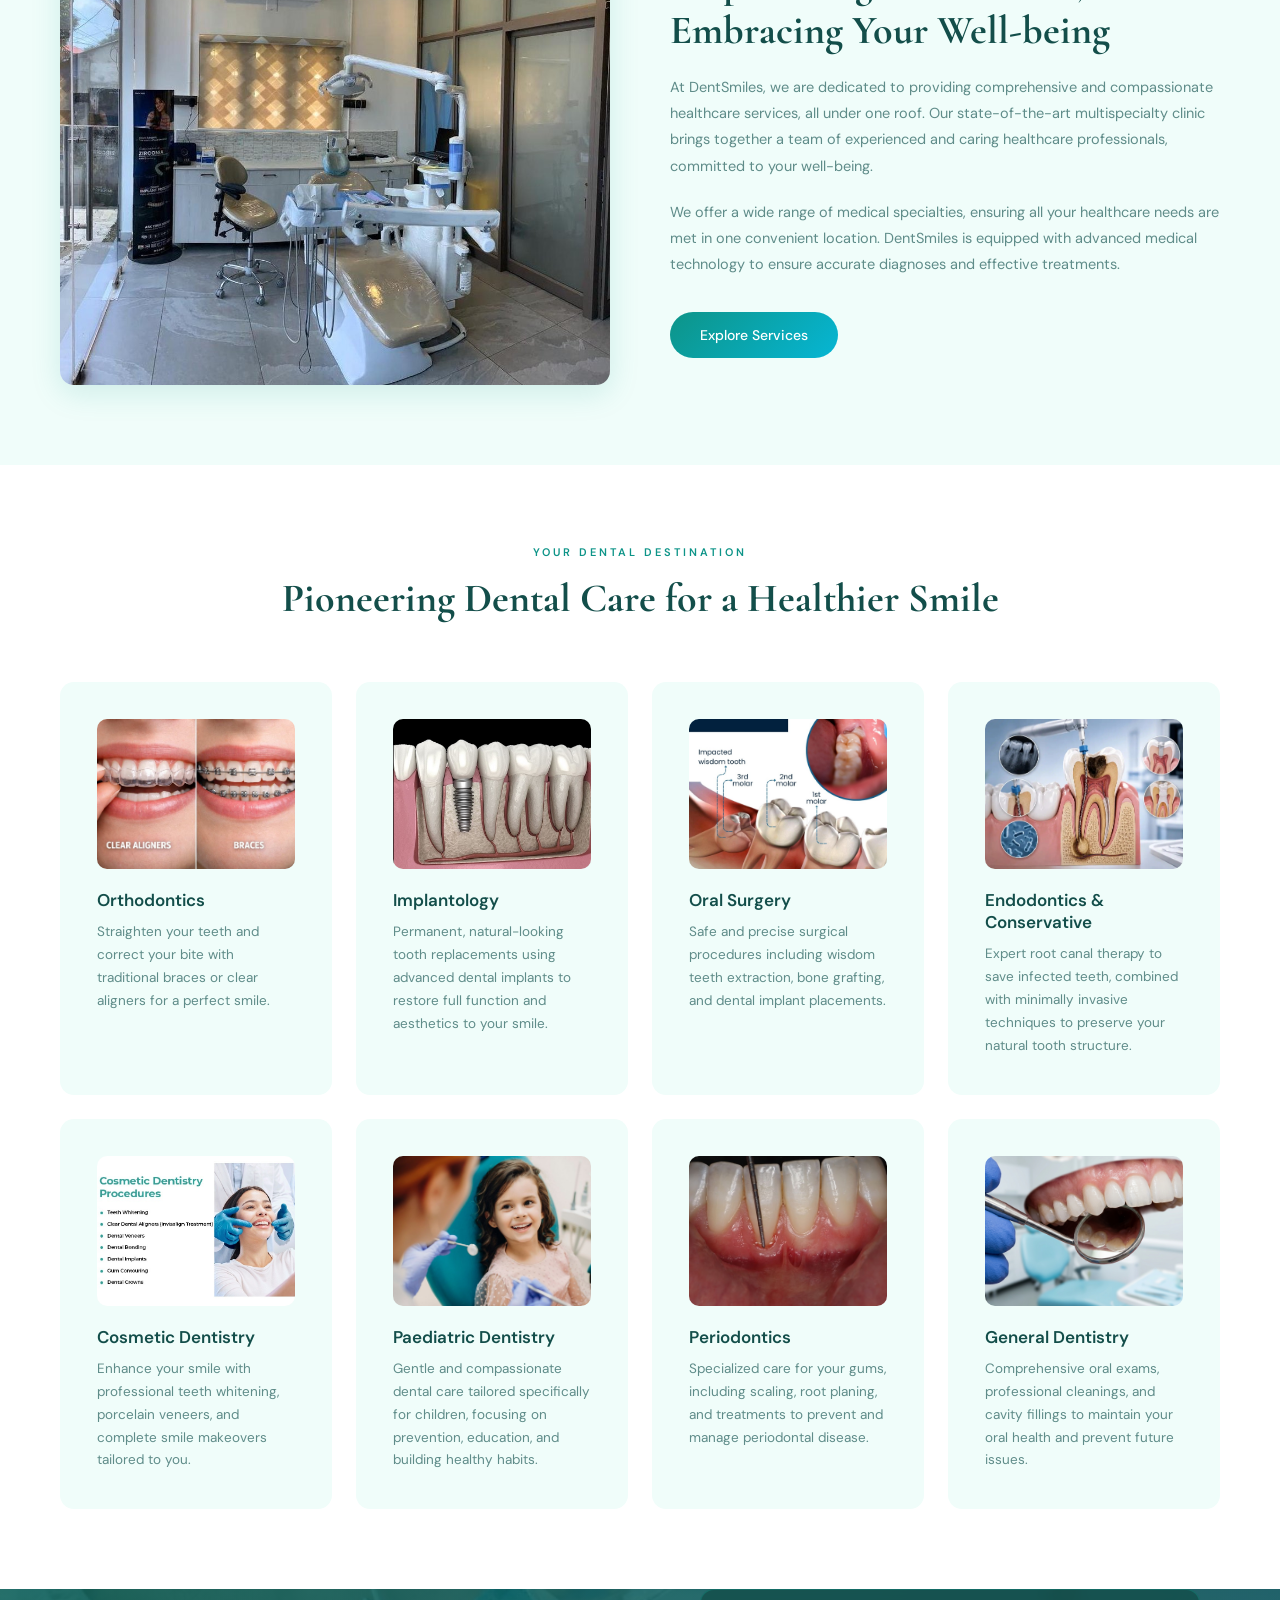
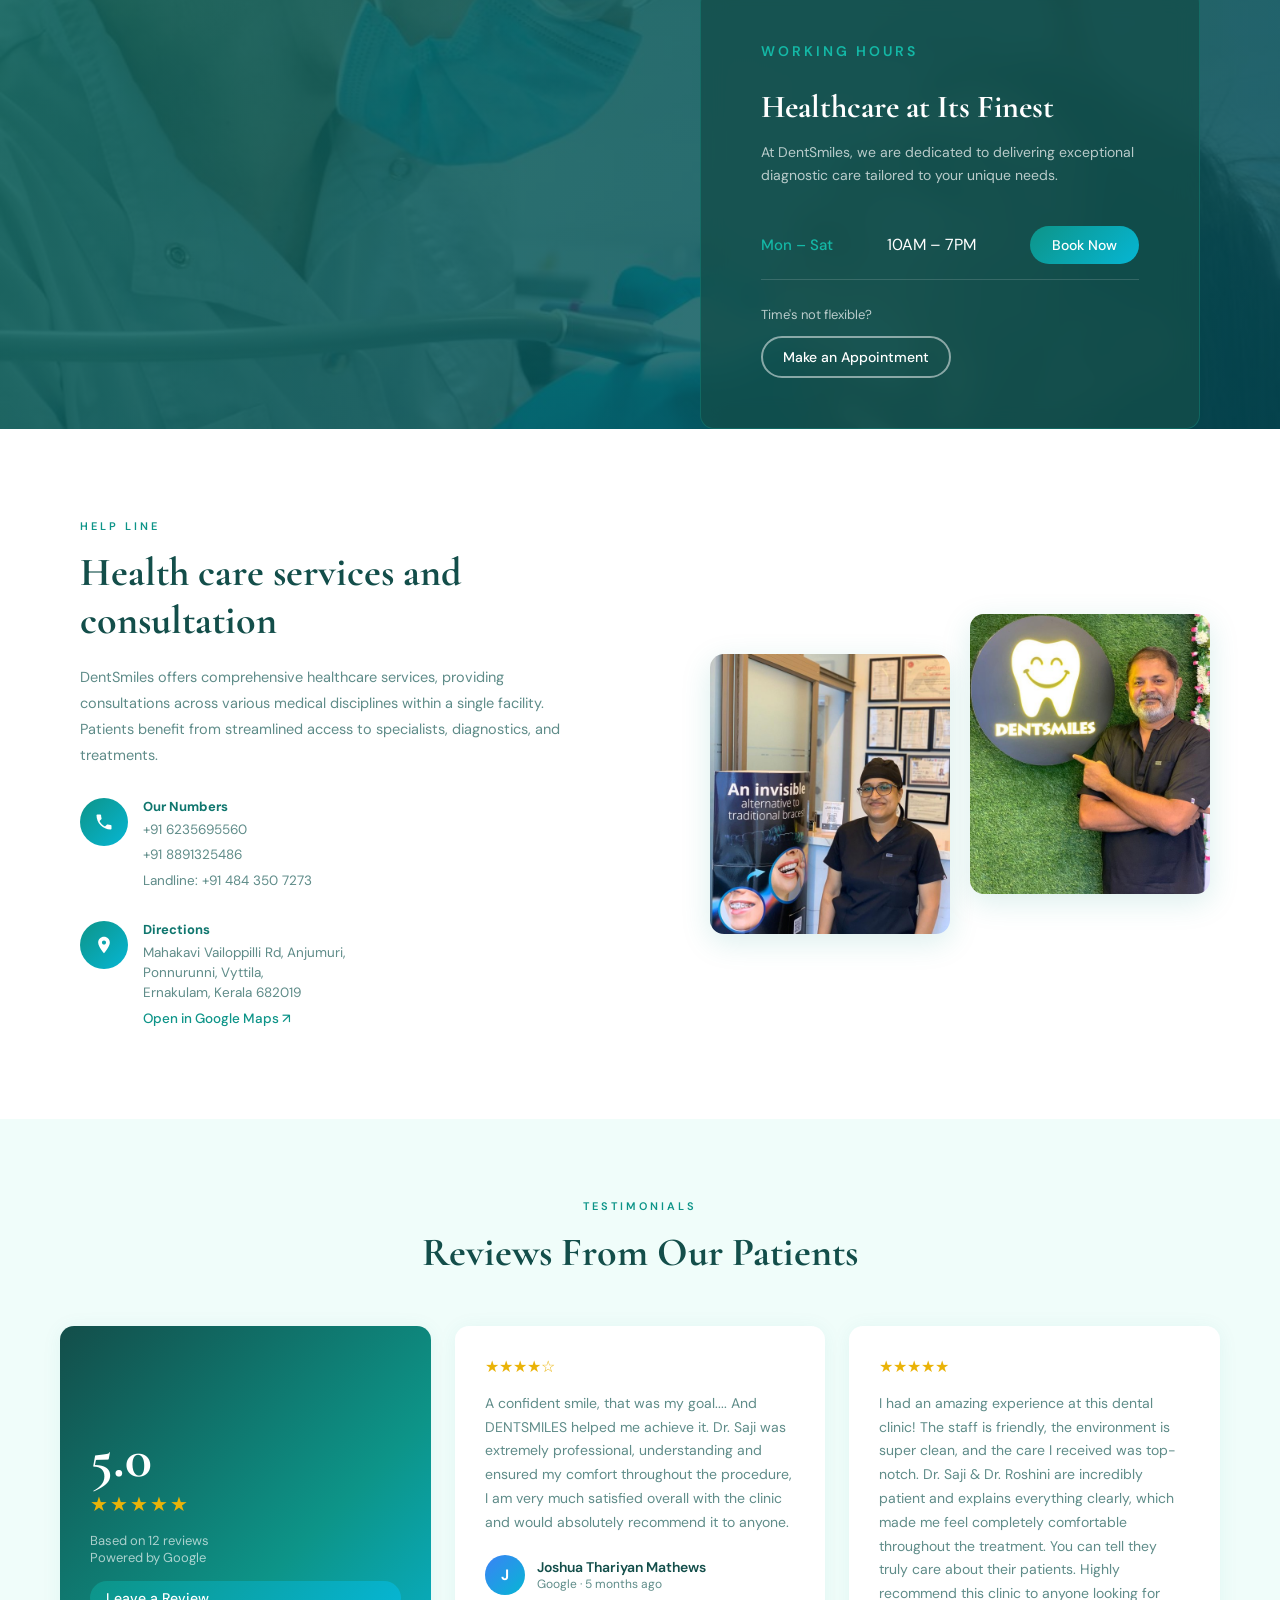
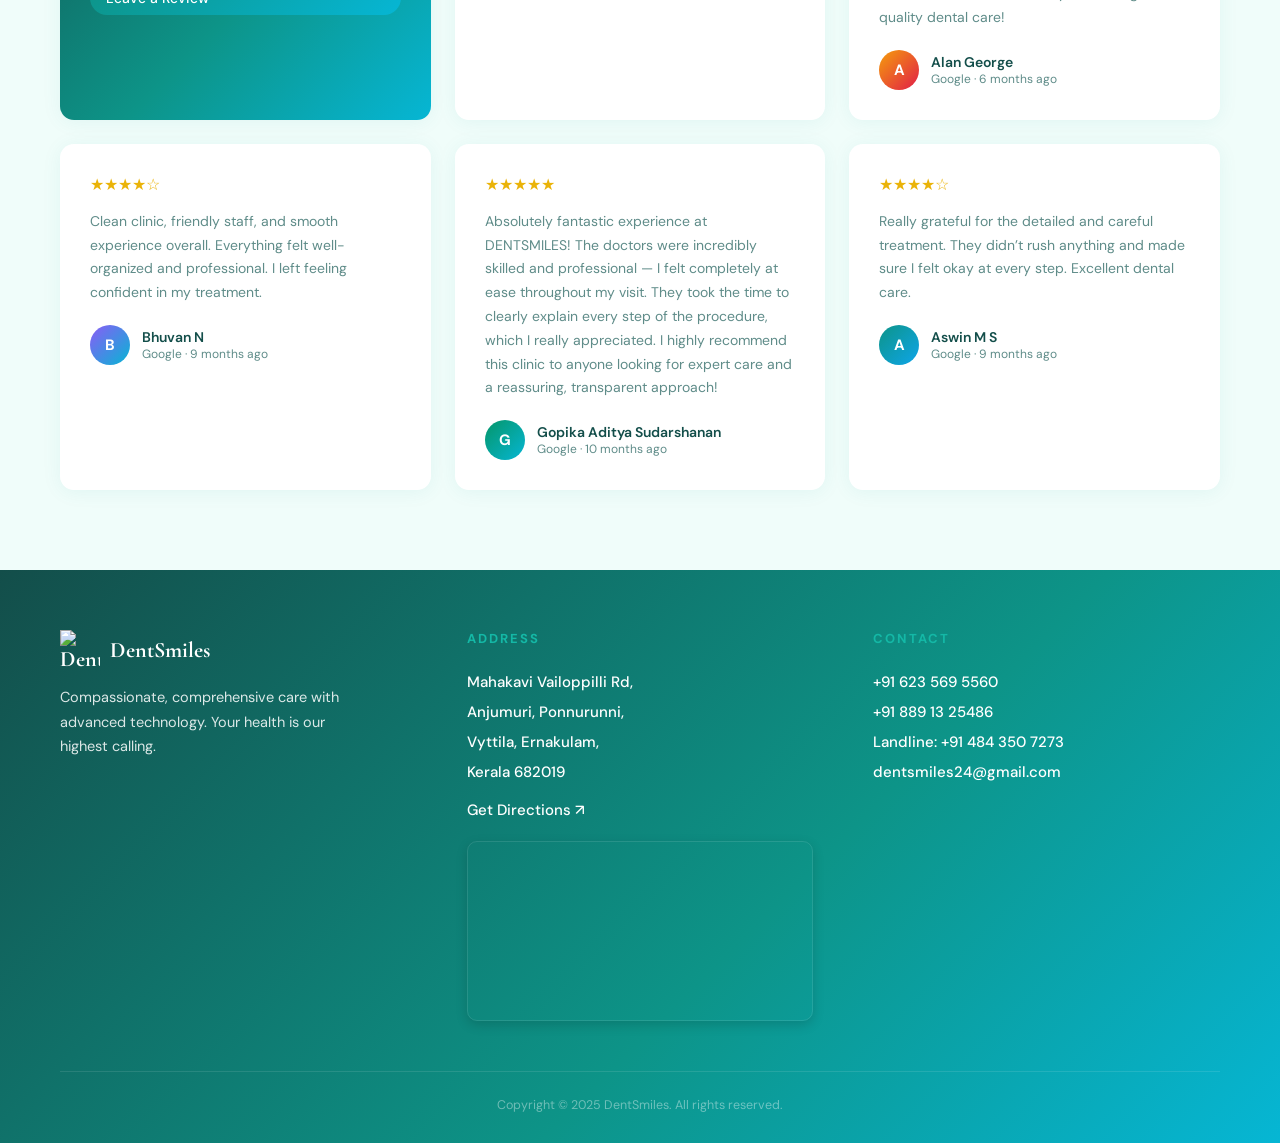
==== commit 48ff00ac: "Update homepage slider with smile transformation before-after images and change interval to 10 secon" ====
--- a/index.html
+++ b/index.html
@@ -112,16 +112,24 @@
 <!-- SLIDER SECTION -->
 <section id="slider">
   <div class="slide active">
-    <img src="pediatric-dentistry.png" onerror="this.onerror=null; this.src='pediatric-dentistry.jpg';" alt="Paediatric Dentistry">
-    <div class="slide-caption">Paediatric Dentistry</div>
+    <img src="before-after-1.jpg" alt="Smile Transformation Case 1">
+    <div class="slide-caption">Smile Transformation: Case 1</div>
   </div>
   <div class="slide">
-    <img src="braces-comparison.jpg" onerror="this.onerror=null; this.src='braces-comparison.jpeg';" alt="Invisalign vs Braces">
-    <div class="slide-caption">Personalized Care by Expert Dentists</div>
+    <img src="before-after-2.jpg" alt="Smile Transformation Case 2">
+    <div class="slide-caption">Smile Transformation: Case 2</div>
   </div>
   <div class="slide">
-    <img src="advanced-tech-sharp.png" onerror="this.onerror=null; this.src='advanced-tech-sharp.jpg';" alt="Advanced Equipment">
-    <div class="slide-caption">Cutting‑Edge Dental Tech</div>
+    <img src="before-after-3.jpg" alt="Smile Transformation Case 3">
+    <div class="slide-caption">Smile Transformation: Case 3</div>
+  </div>
+  <div class="slide">
+    <img src="before-after-4.jpg" alt="Smile Transformation Case 4">
+    <div class="slide-caption">Smile Transformation: Case 4</div>
+  </div>
+  <div class="slide">
+    <img src="before-after-5.jpg" alt="Smile Transformation Case 5">
+    <div class="slide-caption">Smile Transformation: Case 5</div>
   </div>
   
   <button class="slider-btn prev-btn" onclick="moveSlide(-1)">&#10094;</button>
@@ -390,11 +398,11 @@
     currentSlide += n;
     showSlide(currentSlide);
   }
-  // Auto slide every 5 seconds
+  // Auto slide every 10 seconds
   if (slides.length > 0) {
     setInterval(() => {
       moveSlide(1);
-    }, 5000);
+    }, 10000);
   }
 
   // Intersection Observer for scroll animations
@@ -478,7 +486,7 @@
       if (error) throw error;
 
       // Web3Forms email notification (optional, non-blocking)
-      const WEB3FORMS_KEY = 'YOUR_WEB3FORMS_ACCESS_KEY_HERE'; // Replace with your Web3Forms access key
+      const WEB3FORMS_KEY = '3e0da531-1a70-4957-93b0-ff2268ac542a'; // Replace with your Web3Forms access key
       if (WEB3FORMS_KEY && WEB3FORMS_KEY !== 'YOUR_WEB3FORMS_ACCESS_KEY_HERE') {
         try {
           fetch('https://api.web3forms.com/submit', {
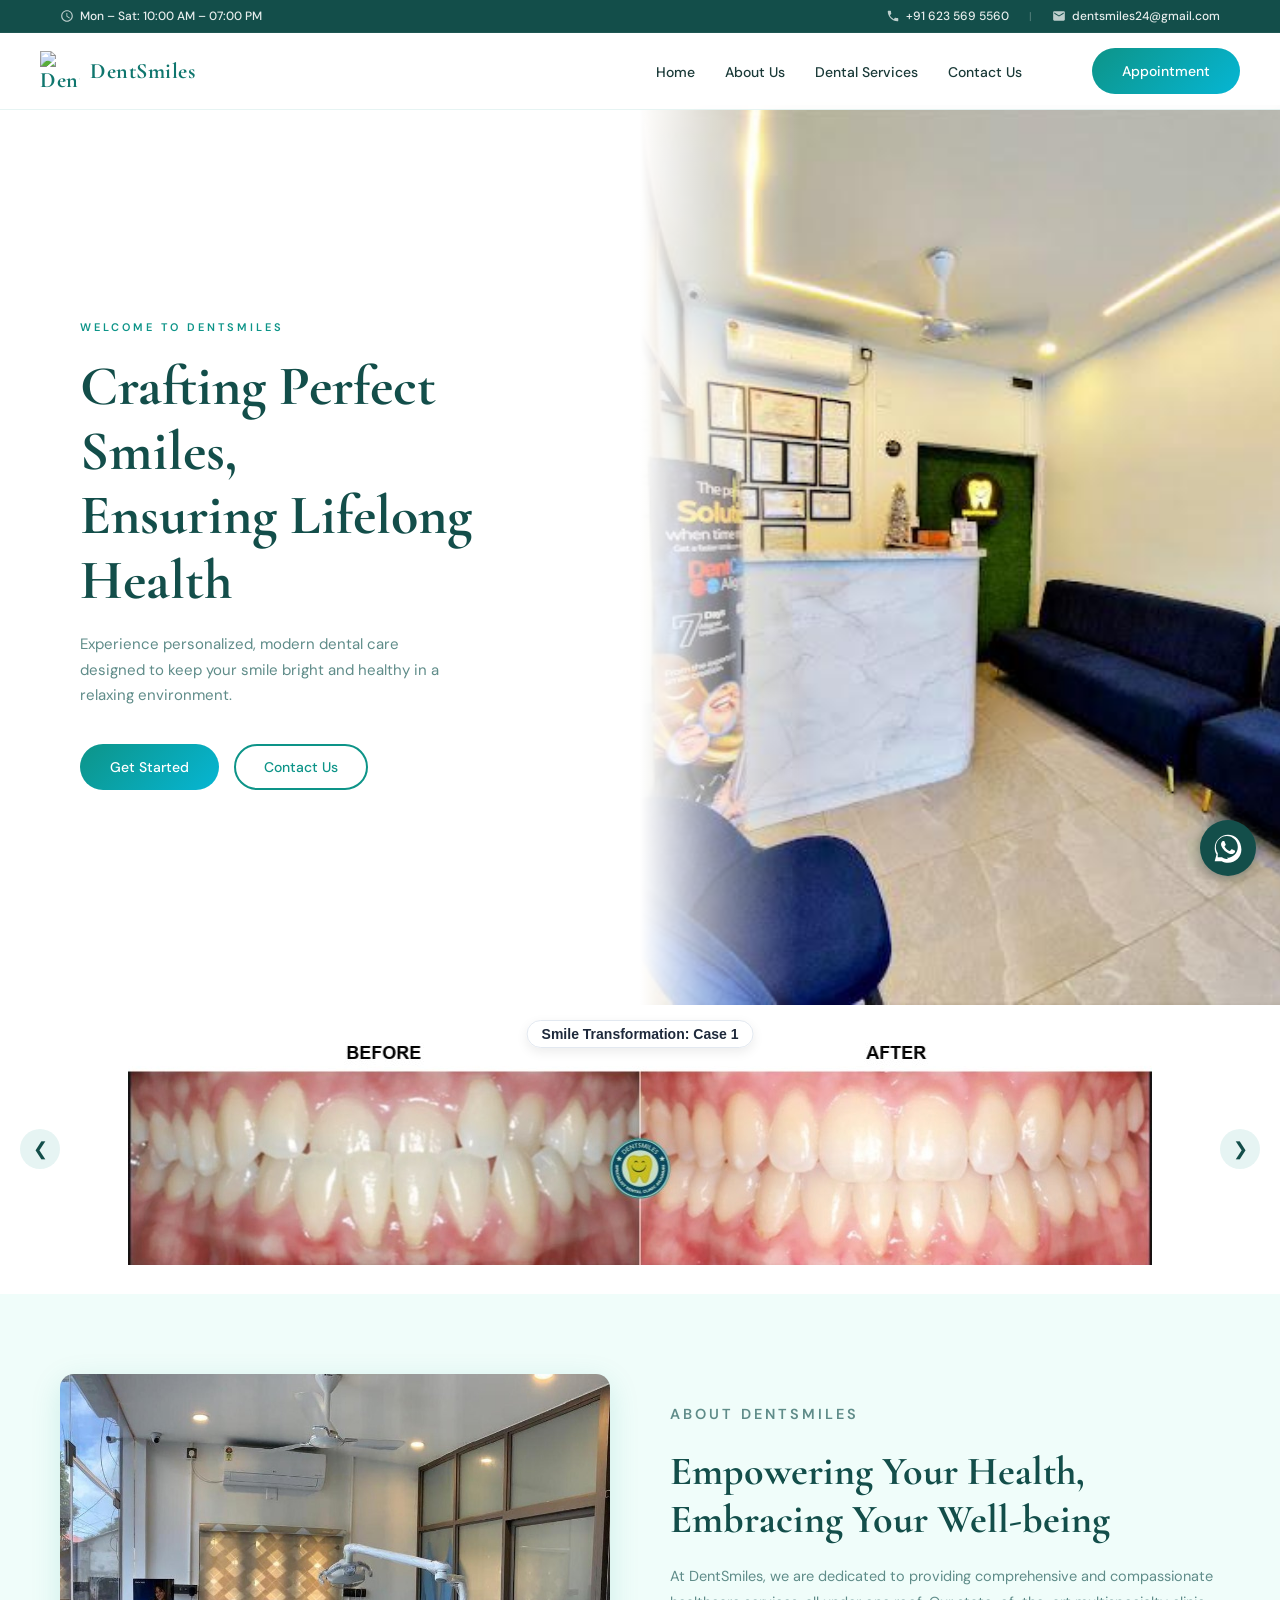
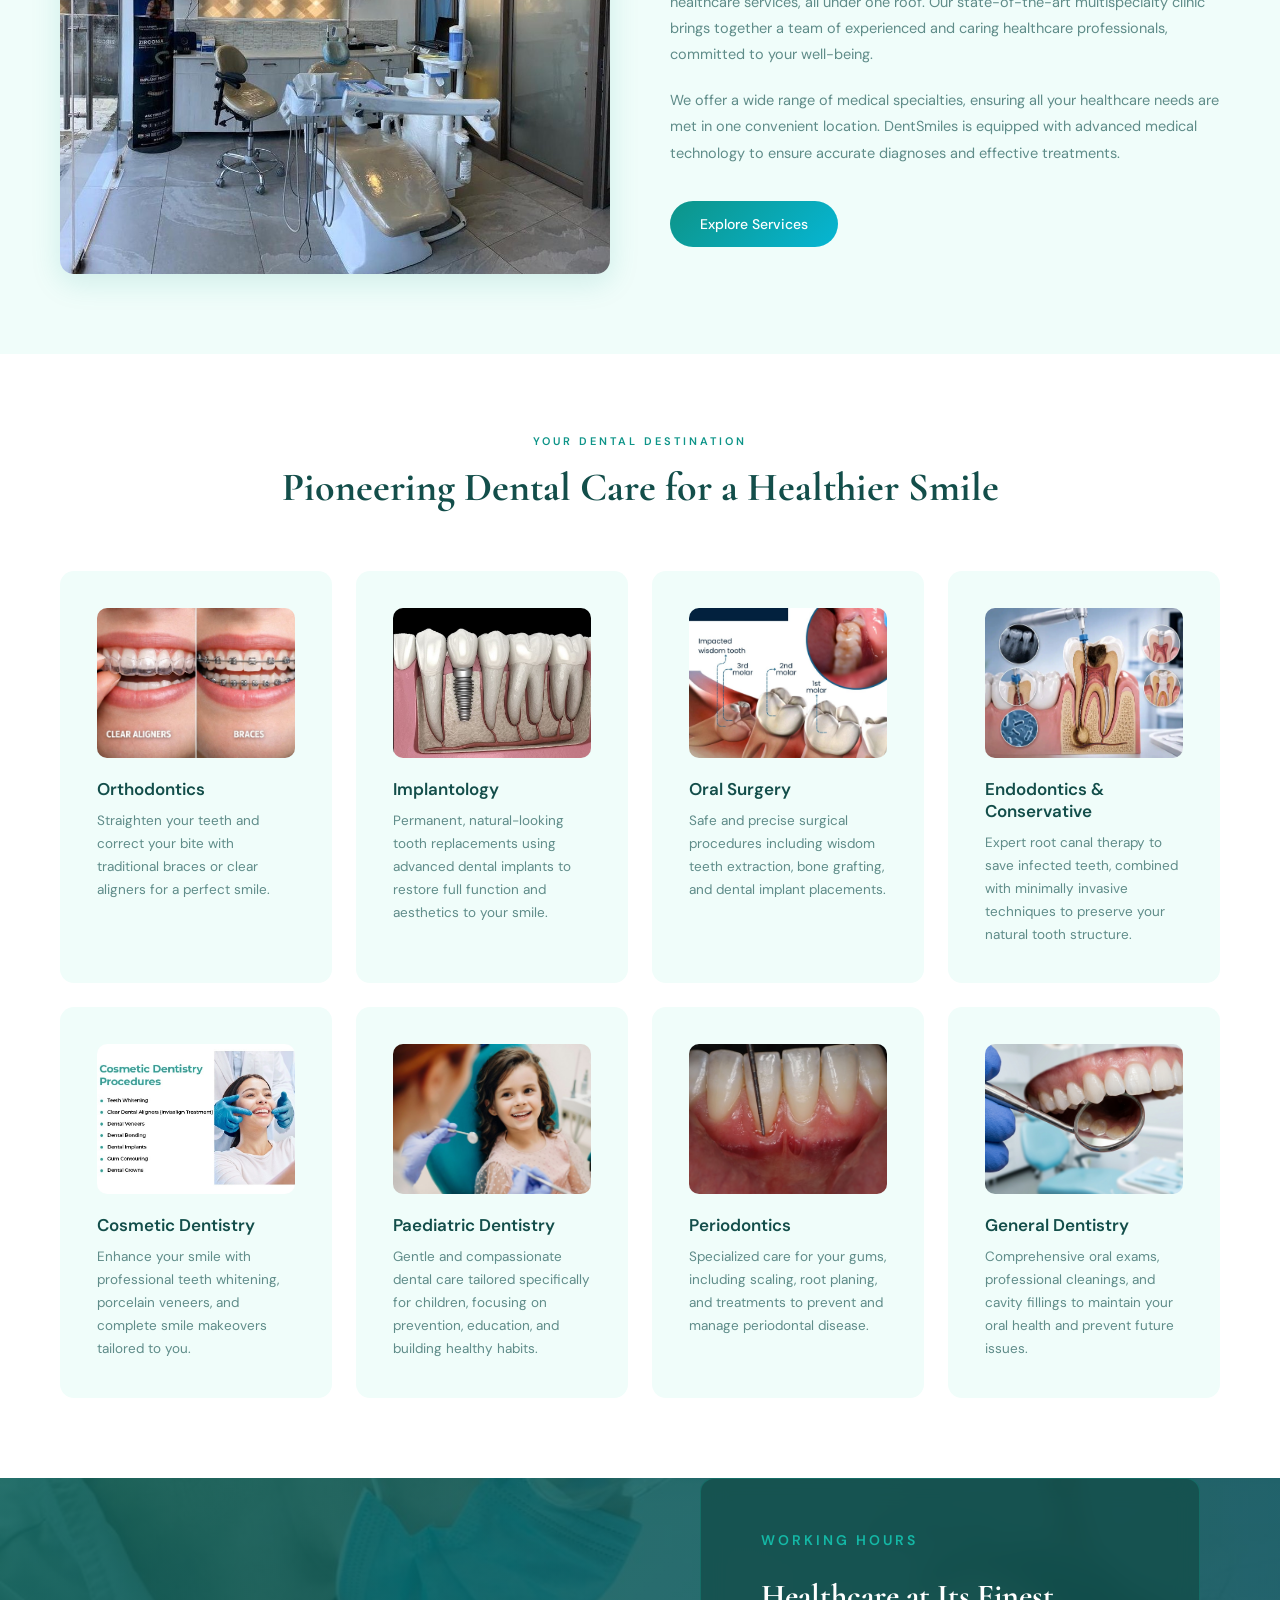
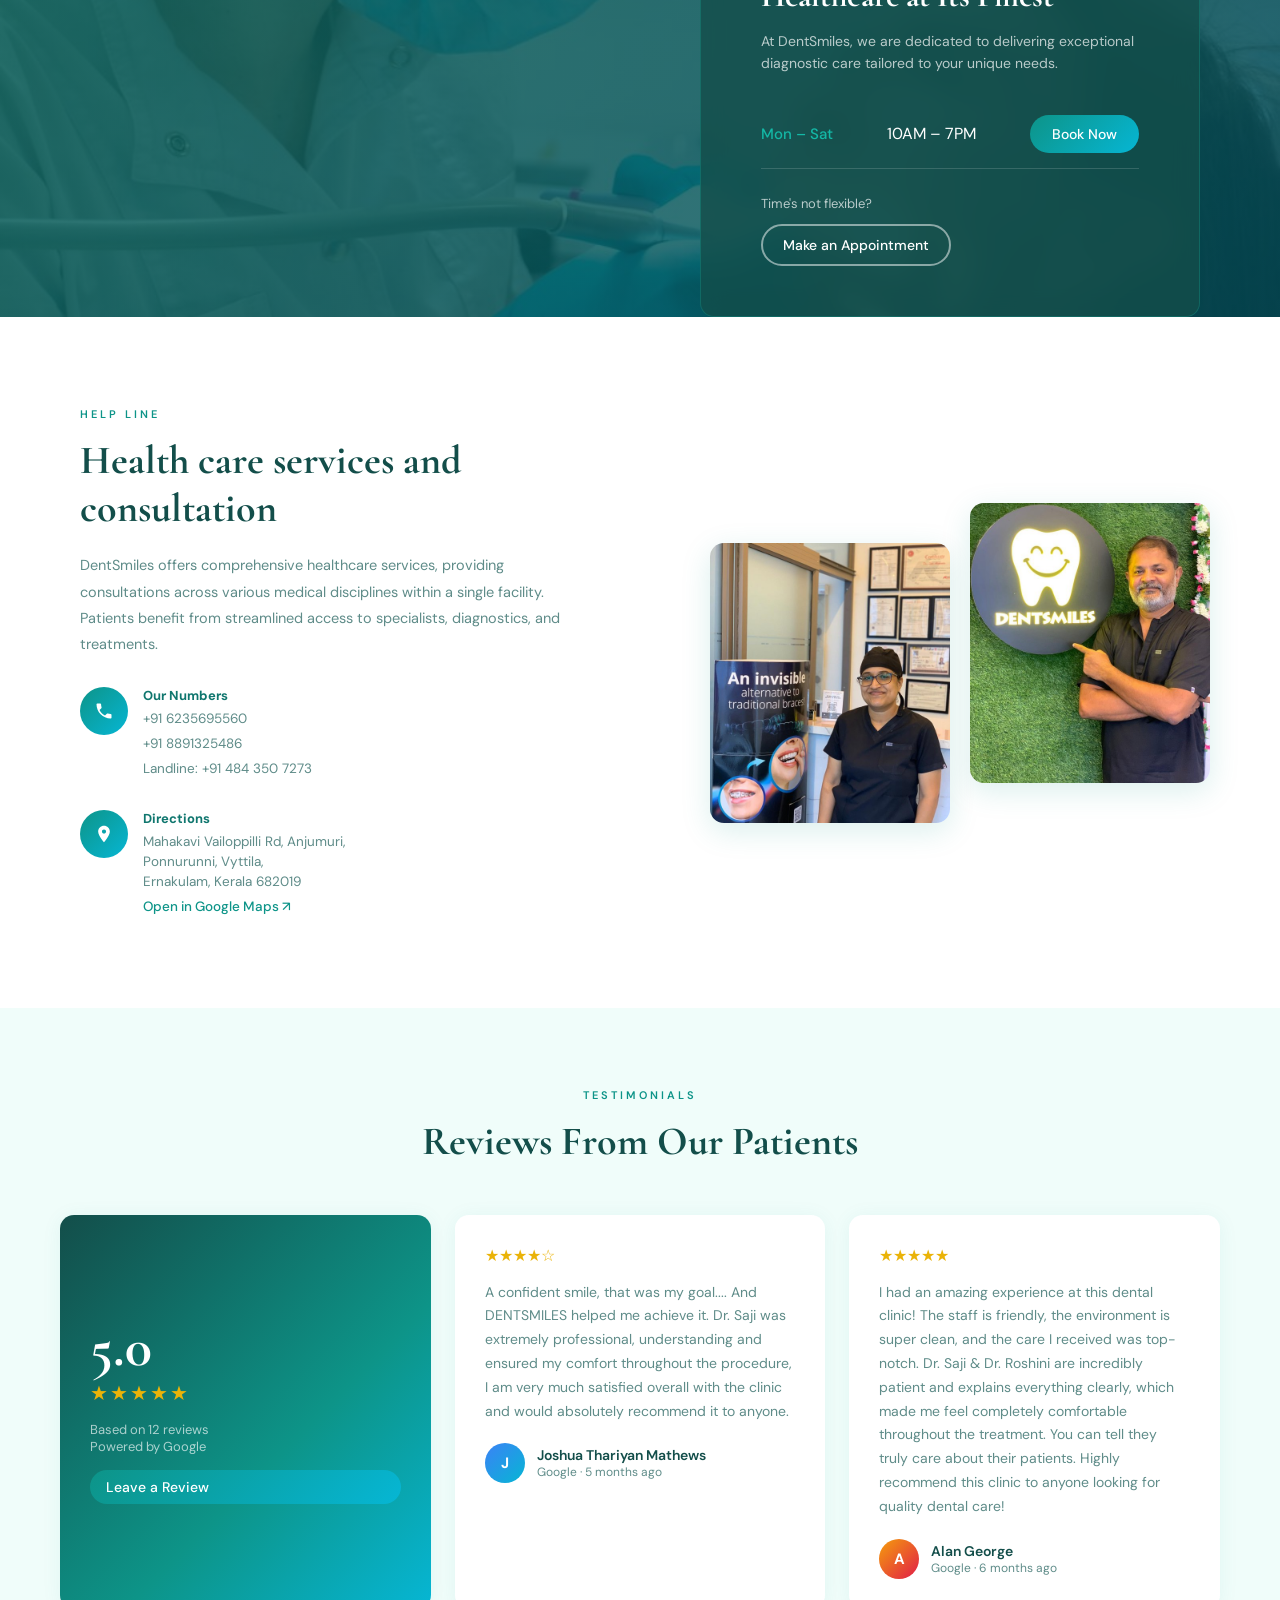
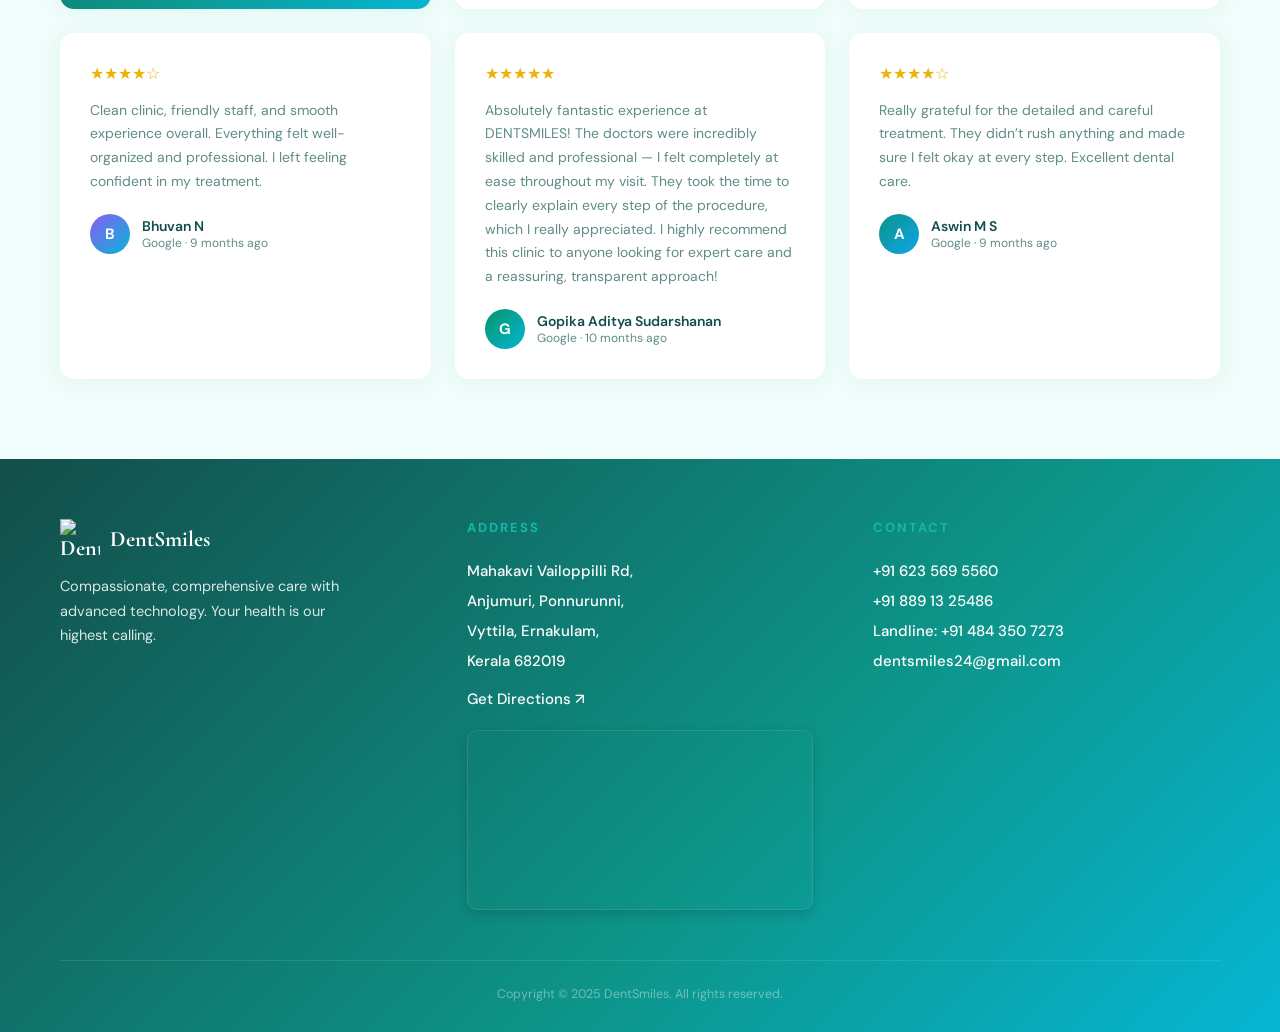
==== commit 45340521: "Optimize slider to show full before-after images without cropping/blurring, blend with white backgro" ====
--- a/index.html
+++ b/index.html
@@ -398,11 +398,11 @@
     currentSlide += n;
     showSlide(currentSlide);
   }
-  // Auto slide every 10 seconds
+  // Auto slide every 5 seconds
   if (slides.length > 0) {
     setInterval(() => {
       moveSlide(1);
-    }, 10000);
+    }, 5000);
   }
 
   // Intersection Observer for scroll animations
--- a/style.css
+++ b/style.css
@@ -185,30 +185,81 @@
 
 /* SLIDER */
 #slider {
-  position: relative; width: 100%; height: 400px;
-  overflow: hidden; background: var(--teal-deep);
+  position: relative;
+  width: 100%;
+  height: auto;
+  aspect-ratio: 1024 / 231;
+  overflow: hidden;
+  background: #ffffff;
 }
 .slide {
   position: absolute; top: 0; left: 0; width: 100%; height: 100%;
   opacity: 0; transition: opacity 0.8s ease-in-out;
+  display: flex;
+  align-items: center;
+  justify-content: center;
 }
 .slide.active { opacity: 1; z-index: 1; }
-.slide img { width: 100%; height: 100%; object-fit: cover; filter: brightness(0.75); }
+.slide img {
+  width: 100%;
+  max-width: 1024px;
+  height: 100%;
+  object-fit: contain;
+  filter: none;
+}
 .slide-caption {
-  position: absolute; bottom: 40px; left: 50%; transform: translateX(-50%);
-  color: var(--white); font-size: 24px; font-weight: 600;
-  text-shadow: 0 2px 10px rgba(0,0,0,0.5); font-family: 'Cormorant Garamond', serif;
-  text-align: center; width: 90%;
+  position: absolute;
+  top: 15px;
+  left: 50%;
+  transform: translateX(-50%);
+  color: #1e293b;
+  font-size: 14px;
+  font-weight: 600;
+  background: rgba(255, 255, 255, 0.95);
+  padding: 5px 14px;
+  border-radius: 50px;
+  box-shadow: 0 4px 12px rgba(0,0,0,0.08);
+  font-family: 'Plus Jakarta Sans', sans-serif;
+  text-align: center;
+  border: 1px solid #e2e8f0;
+  z-index: 10;
+  white-space: nowrap;
 }
 .slider-btn {
   position: absolute; top: 50%; transform: translateY(-50%);
-  background: rgba(255,255,255,0.2); border: none; color: white;
-  width: 44px; height: 44px; border-radius: 50%;
-  cursor: pointer; font-size: 20px; z-index: 2; transition: background 0.3s;
-}
-.slider-btn:hover { background: rgba(255,255,255,0.4); }
+  background: rgba(13, 148, 136, 0.1); border: none; color: var(--teal-deep);
+  width: 40px; height: 40px; border-radius: 50%;
+  cursor: pointer; font-size: 18px; z-index: 10;
+  transition: all 0.3s;
+  display: flex; align-items: center; justify-content: center;
+}
+.slider-btn:hover {
+  background: var(--teal-deep);
+  color: white;
+}
 .prev-btn { left: 20px; }
 .next-btn { right: 20px; }
+
+@media (max-width: 768px) {
+  .slide-caption {
+    font-size: 11px;
+    padding: 3px 10px;
+    top: 8px;
+  }
+  .slider-btn {
+    width: 32px;
+    height: 32px;
+    font-size: 14px;
+  }
+  .prev-btn { left: 10px; }
+  .next-btn { right: 10px; }
+}
+
+@media (max-width: 480px) {
+  .slide-caption {
+    display: none;
+  }
+}
 
 /* ABOUT */
 #about { background: var(--off-white); }
